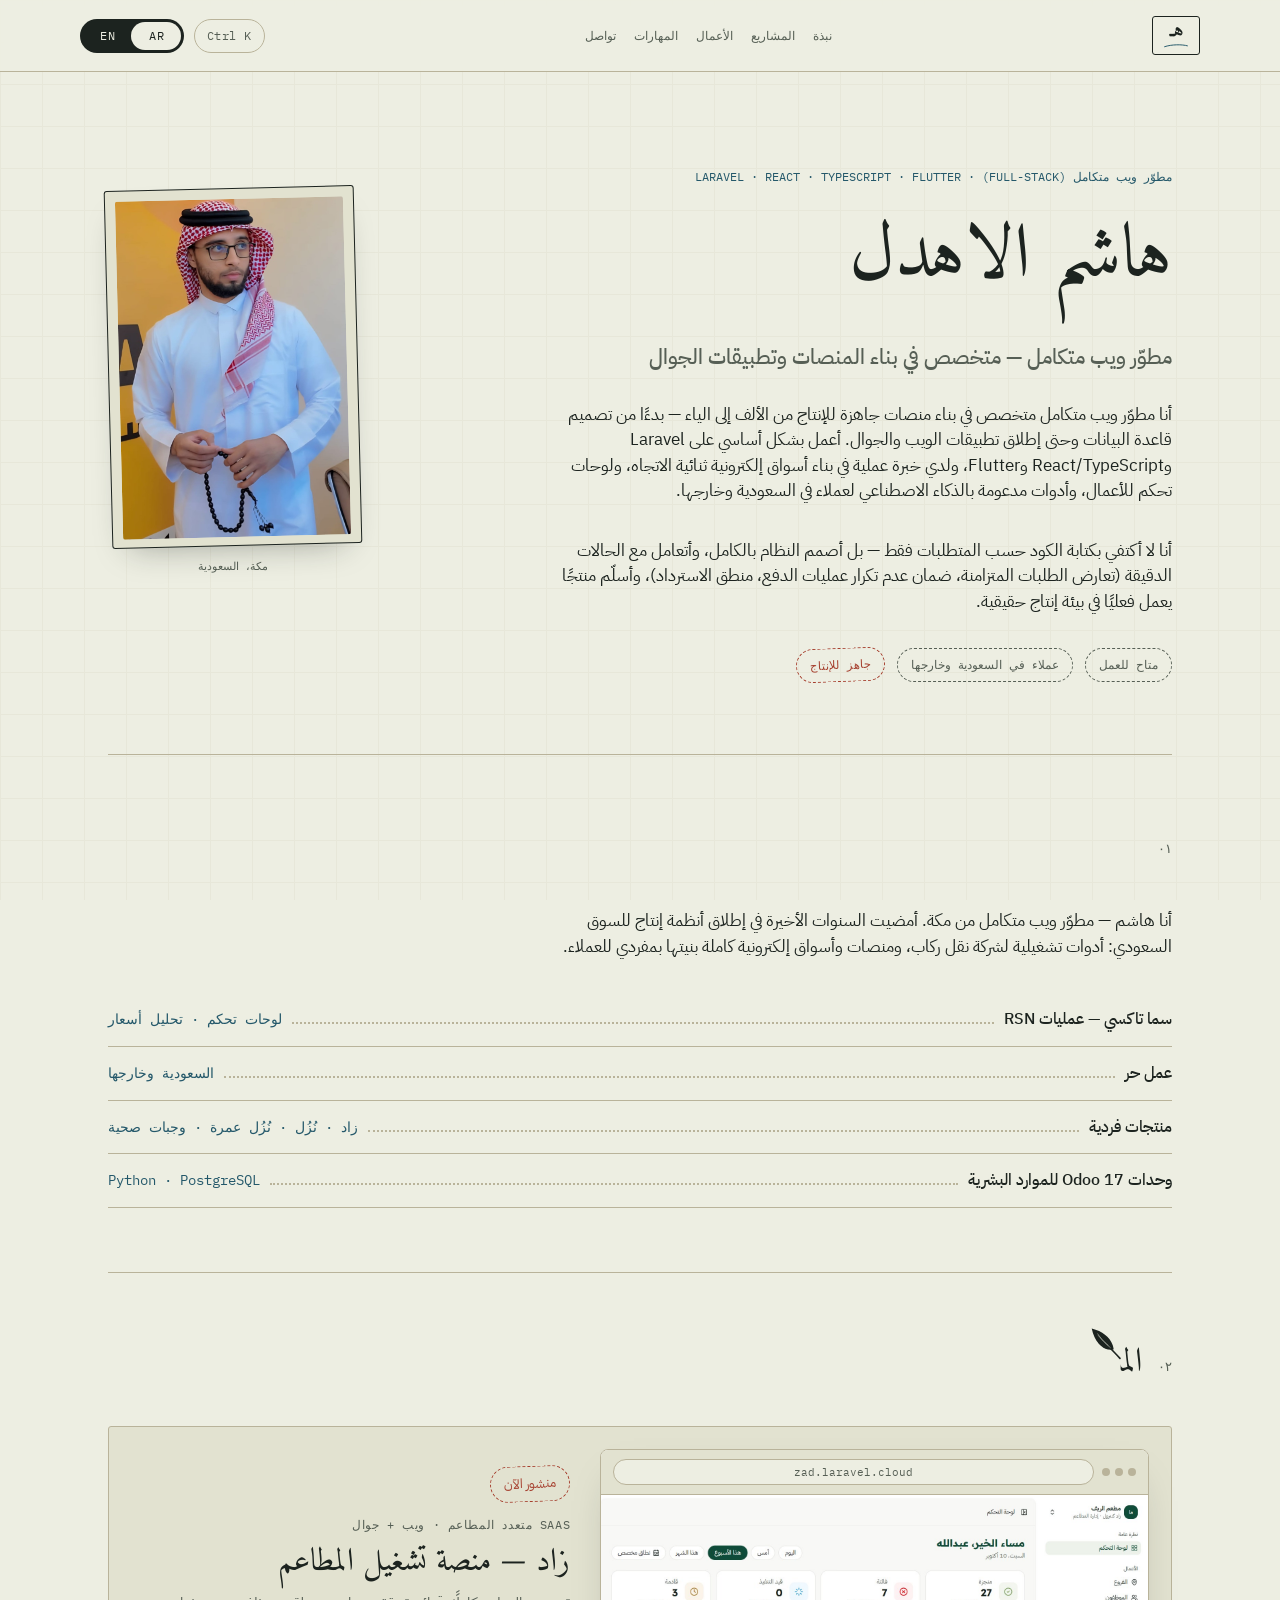
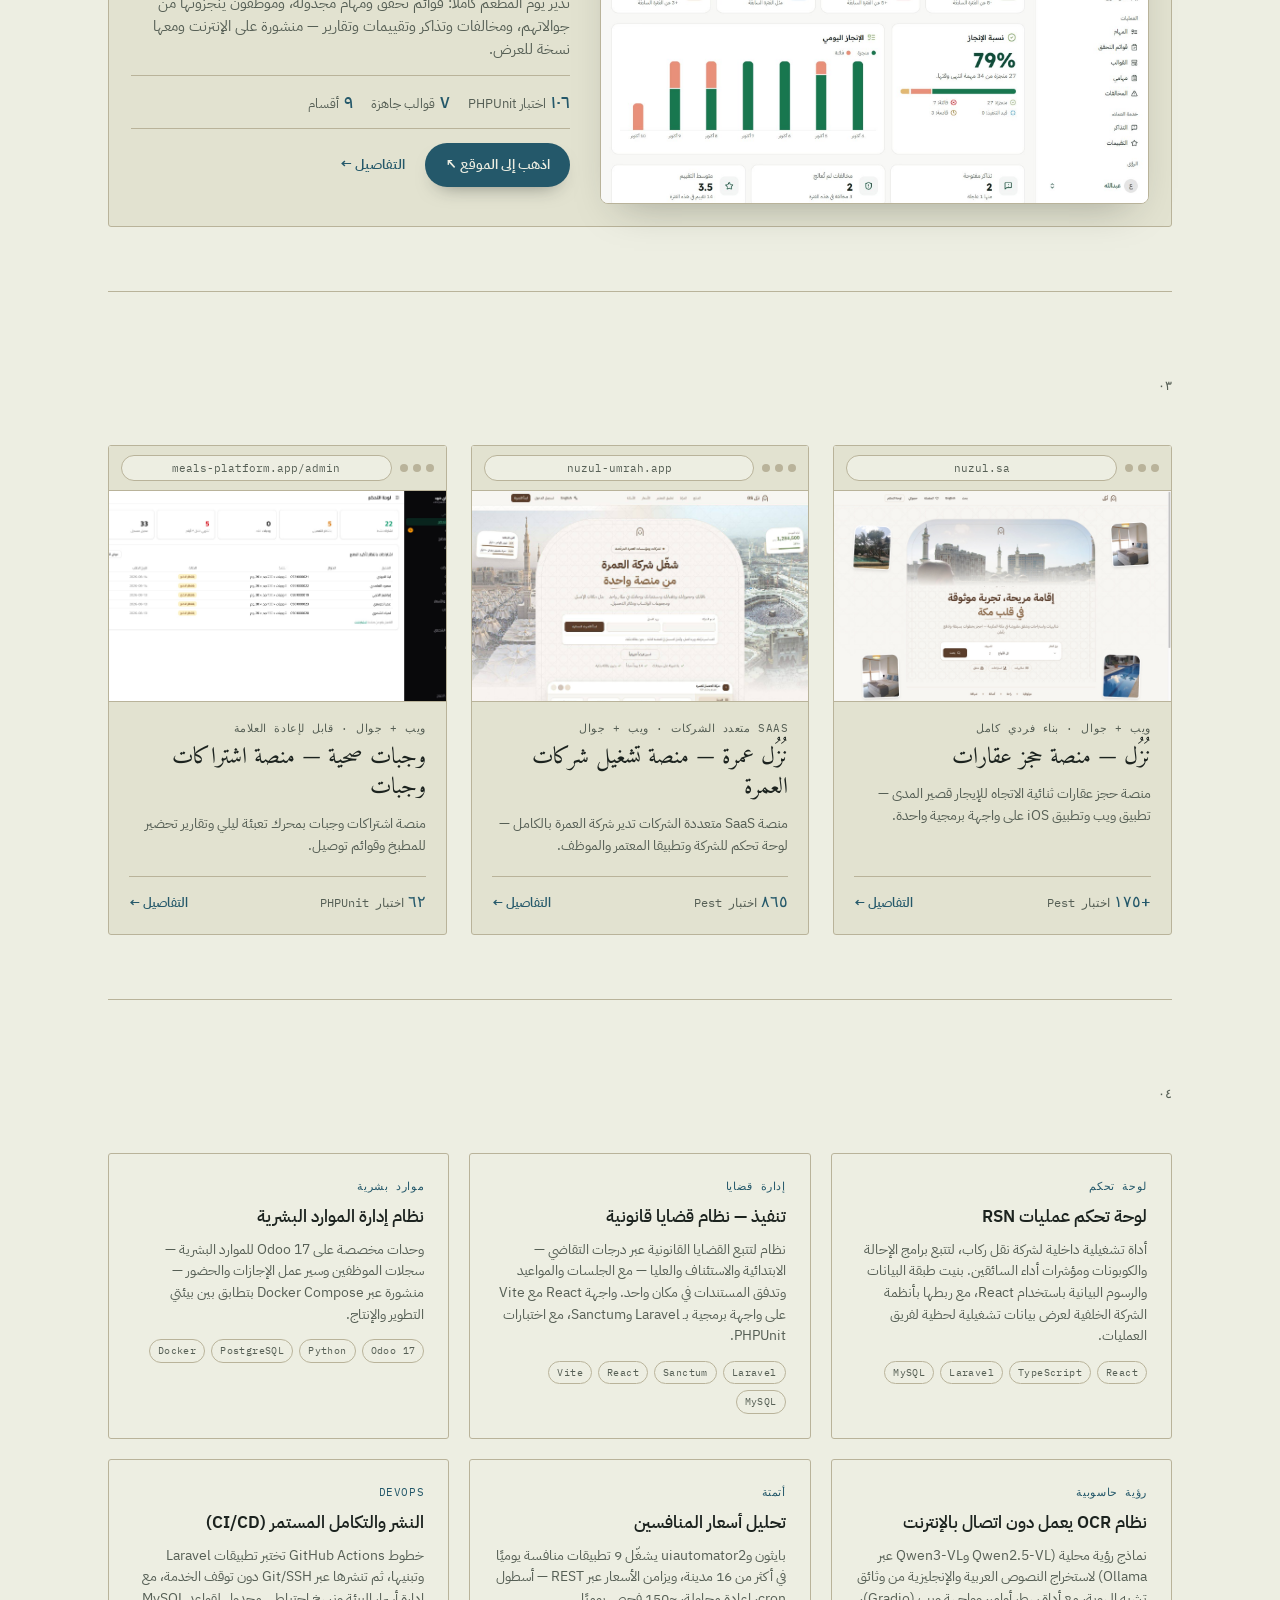
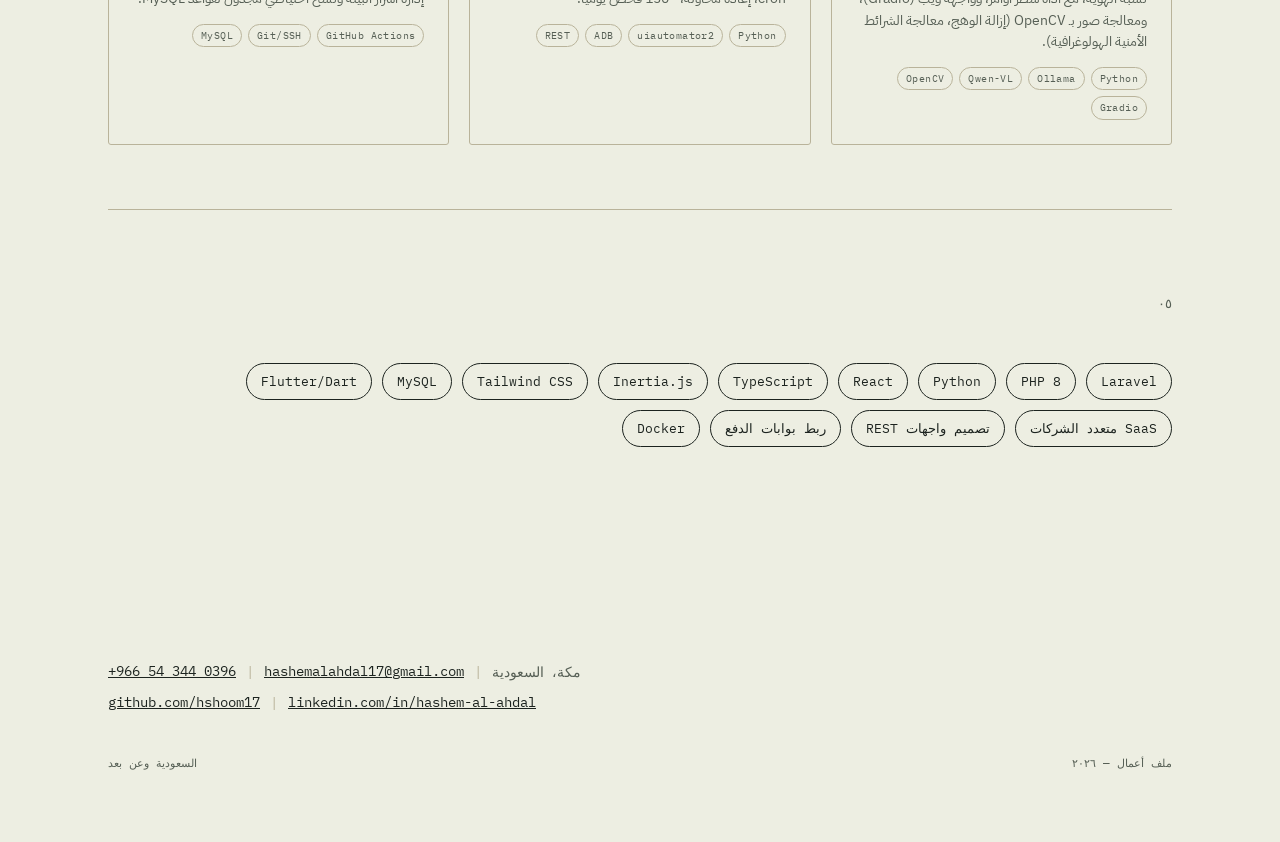
==== index.html @ ea542829 "Call the project just "Zad" everywhere Co-Authored-By: Claude Opus 5.5 <noreply@anthropic.com>" ====
<!doctype html>
<html lang="ar" dir="rtl" data-lang="ar">
<head>
<meta charset="UTF-8">
<meta name="viewport" content="width=device-width, initial-scale=1.0">
<title>هاشم الاهدل — مطوّر ويب متكامل</title>
<meta name="description" content="مطوّر ويب متكامل متخصص في Laravel وReact/TypeScript وFlutter — منصات ويب وجوال جاهزة للإنتاج.">
<meta property="og:title" content="هاشم الاهدل — مطوّر ويب متكامل">
<meta property="og:description" content="مطوّر ويب متكامل متخصص في Laravel وReact/TypeScript وFlutter — منصات ويب وجوال جاهزة للإنتاج.">
<meta property="og:type" content="website">
<meta property="og:locale" content="ar_SA">
<meta property="og:locale:alternate" content="en_US">
<meta name="twitter:card" content="summary">
<meta name="theme-color" content="#EDEEE2">
<!-- TODO: add og:url + og:image (absolute URLs) once the site is deployed to a domain -->
<link rel="icon" href="data:image/svg+xml,%3Csvg xmlns='http://www.w3.org/2000/svg' viewBox='0 0 64 64'%3E%3Crect width='64' height='64' rx='8' fill='%23EDEEE2'/%3E%3Crect x='5.5' y='5.5' width='53' height='53' rx='5' fill='none' stroke='%231C231F' stroke-width='3'/%3E%3Ctext x='32' y='40' text-anchor='middle' font-family='Amiri,Times,serif' font-size='34' font-weight='700' fill='%231C231F'%3E%D9%87%D9%80%3C/text%3E%3Cpath d='M18 48 C 28 44, 40 44, 47 46' fill='none' stroke='%2324586A' stroke-width='2.5' stroke-linecap='round'/%3E%3C/svg%3E">
<link rel="preconnect" href="https://fonts.googleapis.com">
<link rel="preconnect" href="https://fonts.gstatic.com" crossorigin>
<link href="https://fonts.googleapis.com/css2?family=Fraunces:ital,opsz,wght@0,9..144,400;0,9..144,500;0,9..144,600;1,9..144,500&family=Amiri:ital,wght@0,400;0,700;1,400&family=IBM+Plex+Sans:wght@400;500;600&family=IBM+Plex+Sans+Arabic:wght@400;500;600;700&family=IBM+Plex+Mono:wght@400;500&display=swap" rel="stylesheet">
<link rel="stylesheet" href="assets/site.css">
</head>
<body>

<header class="nav">
  <div class="wrap nav-row">
    <div class="mark" aria-label="Hashem Alahdal — هاشم الاهدل" lang="ar">هـ<svg class="swash" viewBox="0 0 40 6" aria-hidden="true"><path d="M1 5 C 13 1, 30 1, 39 3.5" fill="none" stroke="currentColor" stroke-width="1.6" stroke-linecap="round"/></svg></div>
    <nav class="nav-tags" aria-label="Sections">
      <span data-i18n="en" class="inline" lang="en"><a href="#about">About</a><a href="#flagship">Projects</a><a href="#work">Work</a><a href="#skills">Skills</a><a href="#contact">Contact</a></span>
      <span data-i18n="ar" class="inline" lang="ar"><a href="#about">نبذة</a><a href="#flagship">المشاريع</a><a href="#work">الأعمال</a><a href="#skills">المهارات</a><a href="#contact">تواصل</a></span>
    </nav>
    <div class="nav-controls">
      <button class="lang-toggle" id="langToggle" aria-label="Switch language / تبديل اللغة">
        <span class="thumb"></span>
        <span class="opt en">EN</span>
        <span class="opt ar">AR</span>
      </button>
    </div>
  </div>
</header>
<div id="inkline" aria-hidden="true"></div>

<main class="wrap">

  <!-- HERO -->
  <section class="hero" style="border-top:none;">
    <div data-i18n="en" lang="en">
      <div class="hero-grid">
        <div class="hero-text">
          <p class="eyebrow reveal">Full-stack · Laravel · React &amp; TypeScript · Flutter</p>
          <h1 class="name display reveal"><span class="name-ink">Hashem Alahdal</span></h1>
          <p class="role reveal">Full-Stack Developer — Web &amp; Mobile Marketplace Specialist</p>
          <p class="lede reveal">I build complete, production-ready platforms end-to-end — from database design to deployed web and mobile apps. I work primarily with Laravel, React/TypeScript and Flutter, with hands-on experience building two-sided marketplaces, business dashboards, and AI-powered tools for clients in Saudi Arabia and abroad.</p>
          <p class="lede reveal">I don't just write code to spec: I design the system, handle the edge cases &mdash; race conditions, payment idempotency, refund logic &mdash; and deliver something that actually holds up in production.</p>
          <div class="stamps reveal">
            <span class="stamp">Open for work</span>
            <span class="stamp">Clients in Saudi Arabia &amp; beyond</span>
            <span class="stamp red">Ships to production</span>
          </div>
        </div>
        <aside class="hero-photo reveal">
          <div class="photo-frame">
            <img src="images/portrait.jpg" width="742" height="1100" alt="Hashem Alahdal — portrait" decoding="async" onerror="this.closest('.hero-photo').style.display='none'">
          </div>
          <p class="photo-caption">Makkah, Saudi Arabia</p>
        </aside>
      </div>
    </div>
    <div data-i18n="ar" lang="ar" dir="rtl">
      <div class="hero-grid">
        <div class="hero-text">
          <p class="eyebrow reveal">مطوّر ويب متكامل (Full-Stack) · Laravel · React · TypeScript · Flutter</p>
          <h1 class="name display reveal"><span class="name-ink">هاشم الاهدل</span></h1>
          <p class="role reveal">مطوّر ويب متكامل — متخصص في بناء المنصات وتطبيقات الجوال</p>
          <p class="lede reveal">أنا مطوّر ويب متكامل متخصص في بناء منصات جاهزة للإنتاج من الألف إلى الياء — بدءًا من تصميم قاعدة البيانات وحتى إطلاق تطبيقات الويب والجوال. أعمل بشكل أساسي على Laravel وReact/TypeScript وFlutter، ولدي خبرة عملية في بناء أسواق إلكترونية ثنائية الاتجاه، ولوحات تحكم للأعمال، وأدوات مدعومة بالذكاء الاصطناعي لعملاء في السعودية وخارجها.</p>
          <p class="lede reveal">أنا لا أكتفي بكتابة الكود حسب المتطلبات فقط — بل أصمم النظام بالكامل، وأتعامل مع الحالات الدقيقة (تعارض الطلبات المتزامنة، ضمان عدم تكرار عمليات الدفع، منطق الاسترداد)، وأسلّم منتجًا يعمل فعليًا في بيئة إنتاج حقيقية.</p>
          <div class="stamps reveal">
            <span class="stamp">متاح للعمل</span>
            <span class="stamp">عملاء في السعودية وخارجها</span>
            <span class="stamp red">جاهز للإنتاج</span>
          </div>
        </div>
        <aside class="hero-photo reveal">
          <div class="photo-frame">
            <img src="images/portrait.jpg" width="742" height="1100" alt="هاشم الاهدل — صورة شخصية" decoding="async" onerror="this.closest('.hero-photo').style.display='none'">
          </div>
          <p class="photo-caption">مكة، السعودية</p>
        </aside>
      </div>
    </div>
  </section>

  <!-- ABOUT -->
  <section id="about">
    <div data-i18n="en" lang="en">
      <div class="sec-head"><span class="sec-num">01</span><h2>About</h2></div>
      <p class="lede reveal">I'm Hashem — a full-stack developer based in Makkah. The last few years have been spent shipping production systems for the Saudi market: operations tooling for a ride-hailing company, and complete marketplaces and subscription platforms built solo for clients.</p>
      <div class="ledger-row reveal"><span class="label">SamaTaxi — RSN ops</span><span class="dots"></span><span class="value">dashboards · price intelligence</span></div>
      <div class="ledger-row reveal"><span class="label">Freelance clients</span><span class="dots"></span><span class="value">Saudi Arabia &amp; abroad</span></div>
      <div class="ledger-row reveal"><span class="label">Solo products</span><span class="dots"></span><span class="value">Zad · Nuzul · Nuzul Umrah · Healthy Meals</span></div>
      <div class="ledger-row reveal"><span class="label">Odoo 17 HR modules</span><span class="dots"></span><span class="value">Python · PostgreSQL</span></div>
    </div>
    <div data-i18n="ar" lang="ar" dir="rtl">
      <div class="sec-head"><span class="sec-num">٠١</span><h2>نبذة</h2></div>
      <p class="lede reveal">أنا هاشم — مطوّر ويب متكامل من مكة. أمضيت السنوات الأخيرة في إطلاق أنظمة إنتاج للسوق السعودي: أدوات تشغيلية لشركة نقل ركاب، ومنصات وأسواق إلكترونية كاملة بنيتها بمفردي للعملاء.</p>
      <div class="ledger-row reveal"><span class="label">سما تاكسي — عمليات RSN</span><span class="dots"></span><span class="value">لوحات تحكم · تحليل أسعار</span></div>
      <div class="ledger-row reveal"><span class="label">عمل حر</span><span class="dots"></span><span class="value">السعودية وخارجها</span></div>
      <div class="ledger-row reveal"><span class="label">منتجات فردية</span><span class="dots"></span><span class="value">زاد · نُزُل · نُزُل عمرة · وجبات صحية</span></div>
      <div class="ledger-row reveal"><span class="label">وحدات Odoo 17 للموارد البشرية</span><span class="dots"></span><span class="value">Python · PostgreSQL</span></div>
    </div>
  </section>

  <!-- FLAGSHIP — the main, live project gets a section of its own -->
  <section id="flagship">
    <div data-i18n="en" lang="en">
      <div class="sec-head"><span class="sec-num">02</span><h2>Main project</h2></div>
        <div class="flagship reveal">
          <a class="browser-frame" href="projects/zad.html" aria-label="Zad details">
            <div class="browser-bar"><div class="browser-dots"><span></span><span></span><span></span></div><div class="browser-url">zad.laravel.cloud</div></div>
            <img src="images/zad-web-01-dashboard.jpg" width="1600" height="900" loading="lazy" decoding="async" alt="Zad dashboard — completion rate, done and missed tasks">
          </a>
          <div class="flagship-body">
            <span class="stamp red">Live now</span>
            <p class="feature-sub">Multi-tenant SaaS · Web + Mobile web</p>
            <h3>Zad — Restaurant Operations Platform</h3>
            <p class="proj-line">Runs a restaurant's whole day: checklists and scheduled tasks, staff completing them on their phones, violations, tickets, ratings and reports — live, with a public demo.</p>
            <div class="flagship-stats"><span><b>106</b>PHPUnit tests</span><span><b>7</b>ready templates</span><span><b>9</b>modules</span></div>
            <div class="flagship-actions">
              <a class="demo-link" href="https://zad.laravel.cloud/demo" target="_blank" rel="noopener">Visit the live site ↗</a>
              <a class="proj-more" href="projects/zad.html">Details →</a>
            </div>
          </div>
        </div>
    </div>
    <div data-i18n="ar" lang="ar" dir="rtl">
      <div class="sec-head"><span class="sec-num">٠٢</span><h2>المشروع الرئيسي</h2></div>
        <div class="flagship reveal">
          <a class="browser-frame" href="projects/zad.html" aria-label="تفاصيل زاد">
            <div class="browser-bar"><div class="browser-dots"><span></span><span></span><span></span></div><div class="browser-url">zad.laravel.cloud</div></div>
            <img src="images/zad-web-01-dashboard.jpg" width="1600" height="900" loading="lazy" decoding="async" alt="لوحة تحكم زاد — نسبة الإنجاز والمهام المنجزة والفائتة">
          </a>
          <div class="flagship-body">
            <span class="stamp red">منشور الآن</span>
            <p class="feature-sub">SaaS متعدد المطاعم · ويب + جوال</p>
            <h3>زاد — منصة تشغيل المطاعم</h3>
            <p class="proj-line">تدير يوم المطعم كاملًا: قوائم تحقق ومهام مجدولة، وموظفون ينجزونها من جوالاتهم، ومخالفات وتذاكر وتقييمات وتقارير — منشورة على الإنترنت ومعها نسخة للعرض.</p>
            <div class="flagship-stats"><span><b>١٠٦</b>اختبار PHPUnit</span><span><b>٧</b>قوالب جاهزة</span><span><b>٩</b>أقسام</span></div>
            <div class="flagship-actions">
              <a class="demo-link" href="https://zad.laravel.cloud/demo" target="_blank" rel="noopener">اذهب إلى الموقع ↖</a>
              <a class="proj-more" href="projects/zad.html">التفاصيل ←</a>
            </div>
          </div>
        </div>
    </div>
  </section>

  <!-- PROJECTS — one card each; the full write-up lives in projects/<id>.html -->
  <section id="projects">
    <div data-i18n="en" lang="en">
      <div class="sec-head"><span class="sec-num">03</span><h2>Selected projects</h2></div>
      <div class="proj-grid">
        <a class="proj-card reveal" href="projects/nuzul.html">
          <div class="browser-frame">
            <div class="browser-bar"><div class="browser-dots"><span></span><span></span><span></span></div><div class="browser-url">nuzul.sa</div></div>
            <img src="images/web-01-home.jpg" width="1600" height="1400" loading="lazy" decoding="async" alt="Nuzul web home page">
          </div>
          <div class="proj-body">
            <p class="feature-sub">Web + Mobile · Solo-built</p>
            <h3>Nuzul — Property Booking Marketplace</h3>
            <p class="proj-line">Two-sided booking marketplace for short-term rentals — a web app and a native iOS app on one API.</p>
            <div class="proj-foot"><span class="proj-stat"><b>175+</b>Pest tests</span><span class="proj-more">Details →</span></div>
          </div>
        </a>
        <a class="proj-card reveal" href="projects/nuzul-os.html">
          <div class="browser-frame">
            <div class="browser-bar"><div class="browser-dots"><span></span><span></span><span></span></div><div class="browser-url">nuzul-umrah.app</div></div>
            <img src="images/os-web-01-landing.jpg" width="1440" height="1150" loading="lazy" decoding="async" alt="Nuzul Umrah landing page">
          </div>
          <div class="proj-body">
            <p class="feature-sub">Multi-tenant SaaS · Web + Mobile</p>
            <h3>Nuzul Umrah — Operations Platform for Umrah Companies</h3>
            <p class="proj-line">Multi-tenant SaaS that runs an Umrah company end to end — a company dashboard plus pilgrim and staff apps.</p>
            <div class="proj-foot"><span class="proj-stat"><b>865</b>Pest tests</span><span class="proj-more">Details →</span></div>
          </div>
        </a>
        <a class="proj-card reveal" href="projects/meals.html">
          <div class="browser-frame">
            <div class="browser-bar"><div class="browser-dots"><span></span><span></span><span></span></div><div class="browser-url">meals-platform.app/admin</div></div>
            <img src="images/hf-web-01-dashboard.jpg" width="1600" height="900" loading="lazy" decoding="async" alt="Meal-subscription admin dashboard">
          </div>
          <div class="proj-body">
            <p class="feature-sub">Web + Mobile · White-label</p>
            <h3>Healthy Meals — Subscription Platform</h3>
            <p class="proj-line">Meal-subscription platform with a nightly auto-fill engine, kitchen prep reports and delivery lists.</p>
            <div class="proj-foot"><span class="proj-stat"><b>62</b>PHPUnit tests</span><span class="proj-more">Details →</span></div>
          </div>
        </a>
      </div>
    </div>
    <div data-i18n="ar" lang="ar" dir="rtl">
      <div class="sec-head"><span class="sec-num">٠٣</span><h2>مشاريع مختارة</h2></div>
      <div class="proj-grid">
        <a class="proj-card reveal" href="projects/nuzul.html">
          <div class="browser-frame">
            <div class="browser-bar"><div class="browser-dots"><span></span><span></span><span></span></div><div class="browser-url">nuzul.sa</div></div>
            <img src="images/web-01-home.jpg" width="1600" height="1400" loading="lazy" decoding="async" alt="الصفحة الرئيسية لموقع نُزُل">
          </div>
          <div class="proj-body">
            <p class="feature-sub">ويب + جوال · بناء فردي كامل</p>
            <h3>نُزُل — منصة حجز عقارات</h3>
            <p class="proj-line">منصة حجز عقارات ثنائية الاتجاه للإيجار قصير المدى — تطبيق ويب وتطبيق iOS على واجهة برمجية واحدة.</p>
            <div class="proj-foot"><span class="proj-stat"><b>+١٧٥</b>اختبار Pest</span><span class="proj-more">التفاصيل ←</span></div>
          </div>
        </a>
        <a class="proj-card reveal" href="projects/nuzul-os.html">
          <div class="browser-frame">
            <div class="browser-bar"><div class="browser-dots"><span></span><span></span><span></span></div><div class="browser-url">nuzul-umrah.app</div></div>
            <img src="images/os-web-01-landing.jpg" width="1440" height="1150" loading="lazy" decoding="async" alt="الصفحة الرئيسية لنُزُل عمرة">
          </div>
          <div class="proj-body">
            <p class="feature-sub">SaaS متعدد الشركات · ويب + جوال</p>
            <h3>نُزُل عمرة — منصة تشغيل شركات العمرة</h3>
            <p class="proj-line">منصة SaaS متعددة الشركات تدير شركة العمرة بالكامل — لوحة تحكم للشركة وتطبيقا المعتمر والموظف.</p>
            <div class="proj-foot"><span class="proj-stat"><b>٨٦٥</b>اختبار Pest</span><span class="proj-more">التفاصيل ←</span></div>
          </div>
        </a>
        <a class="proj-card reveal" href="projects/meals.html">
          <div class="browser-frame">
            <div class="browser-bar"><div class="browser-dots"><span></span><span></span><span></span></div><div class="browser-url">meals-platform.app/admin</div></div>
            <img src="images/hf-web-01-dashboard.jpg" width="1600" height="900" loading="lazy" decoding="async" alt="لوحة تحكم منصة الوجبات">
          </div>
          <div class="proj-body">
            <p class="feature-sub">ويب + جوال · قابل لإعادة العلامة</p>
            <h3>وجبات صحية — منصة اشتراكات وجبات</h3>
            <p class="proj-line">منصة اشتراكات وجبات بمحرك تعبئة ليلي وتقارير تحضير للمطبخ وقوائم توصيل.</p>
            <div class="proj-foot"><span class="proj-stat"><b>٦٢</b>اختبار PHPUnit</span><span class="proj-more">التفاصيل ←</span></div>
          </div>
        </a>
      </div>
    </div>
  </section>

  <!-- APPROACH LEDGER — hidden for now; remove the `hidden` attribute (and restore nav link + renumbering) to bring it back -->
  <section id="approach" hidden>
    <div data-i18n="en" lang="en">
      <div class="sec-head"><span class="sec-num">02</span><h2>The approach</h2></div>
      <div class="ledger-row reveal"><span class="label">Race conditions</span><span class="dots"></span><span class="value">→ date-safe holds</span></div>
      <div class="ledger-row reveal"><span class="label">Payment idempotency</span><span class="dots"></span><span class="value">→ webhook-confirmed, no double charges</span></div>
      <div class="ledger-row reveal"><span class="label">Refund logic</span><span class="dots"></span><span class="value">→ automatic, rule-based</span></div>
      <div class="ledger-row reveal"><span class="label">Rounding errors</span><span class="dots"></span><span class="value">→ money stored as integers</span></div>
      <div class="ledger-row reveal"><span class="label">Language</span><span class="dots"></span><span class="value">→ Arabic RTL + English, one codebase</span></div>
    </div>
    <div data-i18n="ar" lang="ar" dir="rtl">
      <div class="sec-head"><span class="sec-num">٠٢</span><h2>الأسلوب</h2></div>
      <div class="ledger-row reveal"><span class="label">تعارض الطلبات المتزامنة</span><span class="dots"></span><span class="value">← حجز آمن للتواريخ</span></div>
      <div class="ledger-row reveal"><span class="label">ضمان عدم تكرار عمليات الدفع</span><span class="dots"></span><span class="value">← تأكيد عبر Webhook</span></div>
      <div class="ledger-row reveal"><span class="label">منطق الاسترداد</span><span class="dots"></span><span class="value">← تلقائي ومبني على قواعد</span></div>
      <div class="ledger-row reveal"><span class="label">أخطاء التقريب</span><span class="dots"></span><span class="value">← المبالغ كأعداد صحيحة</span></div>
      <div class="ledger-row reveal"><span class="label">اللغة</span><span class="dots"></span><span class="value">← عربي RTL وإنجليزي، قاعدة كود واحدة</span></div>
    </div>
  </section>

  <!-- OTHER WORK -->
  <section id="work">
    <div data-i18n="en" lang="en">
      <div class="sec-head"><span class="sec-num">04</span><h2>Other work</h2></div>
      <div class="grid">
        <div class="card reveal"><p class="tag">Dashboard</p><h4>RSN Operations Dashboard</h4><p>Internal ops tool for a ride-hailing company — referral/coupon tracking and driver performance. Built the React data layer and visualizations, integrated with backend systems for real-time insight.</p><div class="card-tags"><span>React</span><span>TypeScript</span><span>Laravel</span><span>MySQL</span></div></div>
        <div class="card reveal"><p class="tag">Case management</p><h4>Tanfeeth — Legal Case System</h4><p>Case tracking for legal operations across Primary, Appeal and Supreme court levels — hearings, deadlines and document workflow in one queue. React + Vite frontend on a Laravel/Sanctum API, PHPUnit-tested.</p><div class="card-tags"><span>Laravel</span><span>Sanctum</span><span>React</span><span>Vite</span><span>MySQL</span></div></div>
        <div class="card reveal"><p class="tag">HR / Odoo</p><h4>HR Management System</h4><p>Custom Odoo 17 HR modules — employee records, leave and attendance workflows — deployed with Docker Compose for dev/prod parity.</p><div class="card-tags"><span>Odoo 17</span><span>Python</span><span>PostgreSQL</span><span>Docker</span></div></div>
        <div class="card reveal"><p class="tag">Computer vision</p><h4>Offline OCR Pipeline</h4><p>Local vision-model pipeline (Ollama-served Qwen2.5/3-VL) extracting Arabic/English text from ID-style documents — CLI, Gradio UI, OpenCV cleanup for glare and security strips.</p><div class="card-tags"><span>Python</span><span>Ollama</span><span>Qwen-VL</span><span>OpenCV</span><span>Gradio</span></div></div>
        <div class="card reveal"><p class="tag">Automation</p><h4>Competitor Price Intelligence</h4><p>Python + uiautomator2 drives 9 competitor ride-hailing apps daily across 16+ cities, syncing fares via REST to a dashboard — cron fleet, retry logic, ~150 daily checks.</p><div class="card-tags"><span>Python</span><span>uiautomator2</span><span>ADB</span><span>REST</span></div></div>
        <div class="card reveal"><p class="tag">DevOps</p><h4>CI/CD &amp; Deployment</h4><p>GitHub Actions pipelines that test and build Laravel apps, then deploy over Git/SSH with zero-downtime releases, environment secrets and scheduled MySQL backups.</p><div class="card-tags"><span>GitHub Actions</span><span>Git/SSH</span><span>MySQL</span></div></div>
      </div>
    </div>
    <div data-i18n="ar" lang="ar" dir="rtl">
      <div class="sec-head"><span class="sec-num">٠٤</span><h2>مشاريع أخرى</h2></div>
      <div class="grid">
        <div class="card reveal"><p class="tag">لوحة تحكم</p><h4>لوحة تحكم عمليات RSN</h4><p>أداة تشغيلية داخلية لشركة نقل ركاب، لتتبع برامج الإحالة والكوبونات ومؤشرات أداء السائقين. بنيت طبقة البيانات والرسوم البيانية باستخدام React، مع ربطها بأنظمة الشركة الخلفية لعرض بيانات تشغيلية لحظية لفريق العمليات.</p><div class="card-tags"><span>React</span><span>TypeScript</span><span>Laravel</span><span>MySQL</span></div></div>
        <div class="card reveal"><p class="tag">إدارة قضايا</p><h4>تنفيذ — نظام قضايا قانونية</h4><p>نظام لتتبع القضايا القانونية عبر درجات التقاضي — الابتدائية والاستئناف والعليا — مع الجلسات والمواعيد وتدفق المستندات في مكان واحد. واجهة React مع Vite على واجهة برمجية بـ Laravel وSanctum، مع اختبارات PHPUnit.</p><div class="card-tags"><span>Laravel</span><span>Sanctum</span><span>React</span><span>Vite</span><span>MySQL</span></div></div>
        <div class="card reveal"><p class="tag">موارد بشرية</p><h4>نظام إدارة الموارد البشرية</h4><p>وحدات مخصصة على Odoo 17 للموارد البشرية — سجلات الموظفين وسير عمل الإجازات والحضور — منشورة عبر Docker Compose بتطابق بين بيئتي التطوير والإنتاج.</p><div class="card-tags"><span>Odoo 17</span><span>Python</span><span>PostgreSQL</span><span>Docker</span></div></div>
        <div class="card reveal"><p class="tag">رؤية حاسوبية</p><h4>نظام OCR يعمل دون اتصال بالإنترنت</h4><p>نماذج رؤية محلية (Qwen2.5-VL وQwen3-VL عبر Ollama) لاستخراج النصوص العربية والإنجليزية من وثائق تشبه الهوية، مع أداة سطر أوامر، وواجهة ويب (Gradio)، ومعالجة صور بـ OpenCV (إزالة الوهج، معالجة الشرائط الأمنية الهولوغرافية).</p><div class="card-tags"><span>Python</span><span>Ollama</span><span>Qwen-VL</span><span>OpenCV</span><span>Gradio</span></div></div>
        <div class="card reveal"><p class="tag">أتمتة</p><h4>تحليل أسعار المنافسين</h4><p>بايثون وuiautomator2 يشغّل 9 تطبيقات منافسة يوميًا في أكثر من 16 مدينة، ويزامن الأسعار عبر REST — أسطول cron، إعادة محاولة، ~150 فحص يوميًا.</p><div class="card-tags"><span>Python</span><span>uiautomator2</span><span>ADB</span><span>REST</span></div></div>
        <div class="card reveal"><p class="tag">DevOps</p><h4>النشر والتكامل المستمر (CI/CD)</h4><p>خطوط GitHub Actions تختبر تطبيقات Laravel وتبنيها، ثم تنشرها عبر Git/SSH دون توقف الخدمة، مع إدارة أسرار البيئة ونسخ احتياطي مجدول لقواعد MySQL.</p><div class="card-tags"><span>GitHub Actions</span><span>Git/SSH</span><span>MySQL</span></div></div>
      </div>
    </div>
  </section>

  <!-- SKILLS -->
  <section id="skills">
    <div data-i18n="en" lang="en">
      <div class="sec-head"><span class="sec-num">05</span><h2>Skills</h2></div>
      <div class="tag-sheet reveal">
        <span>Laravel</span><span>PHP 8</span><span>Python</span><span>React</span><span>TypeScript</span><span>Inertia.js</span><span>Tailwind CSS</span><span>MySQL</span><span>Flutter / Dart</span><span>Multi-tenant SaaS</span><span>REST API design</span><span>Payment gateway integration</span><span>Docker</span>
      </div>
    </div>
    <div data-i18n="ar" lang="ar" dir="rtl">
      <div class="sec-head"><span class="sec-num">٠٥</span><h2>المهارات</h2></div>
      <div class="tag-sheet reveal">
        <span>Laravel</span><span>PHP 8</span><span>Python</span><span>React</span><span>TypeScript</span><span>Inertia.js</span><span>Tailwind CSS</span><span>MySQL</span><span>Flutter/Dart</span><span>SaaS متعدد الشركات</span><span>تصميم واجهات REST</span><span>ربط بوابات الدفع</span><span>Docker</span>
      </div>
    </div>
  </section>

</main>

<footer id="contact">
  <div class="wrap">
    <div data-i18n="en" lang="en">
      <div class="footer-top">
        <h2 class="display">Have an idea? I turn it into a working product.</h2>
      </div>
      <div class="contact-block" dir="ltr">
        <div class="contact-line">
          <a href="tel:+966543440396">+966 54 344 0396</a><span class="sep">|</span>
          <a href="mailto:hashemalahdal17@gmail.com">hashemalahdal17@gmail.com</a><span class="sep">|</span>
          <span>Makkah, Saudi Arabia</span>
        </div>
        <div class="contact-line">
          <a href="https://github.com/hshoom17" target="_blank" rel="noopener">github.com/hshoom17</a><span class="sep">|</span>
          <a href="https://linkedin.com/in/hashem-al-ahdal" target="_blank" rel="noopener">linkedin.com/in/hashem-al-ahdal</a>
        </div>
      </div>
      <div class="foot-note"><span>PORTFOLIO — <span class="js-year">2026</span></span><span>SAUDI ARABIA &amp; REMOTE</span></div>
    </div>
    <div data-i18n="ar" lang="ar" dir="rtl">
      <div class="footer-top">
        <h2 class="display">عندك فكرة؟ أنا أحوّلها لمنتج يعمل.</h2>
      </div>
      <div class="contact-block" dir="ltr">
        <div class="contact-line">
          <a href="tel:+966543440396">+966 54 344 0396</a><span class="sep">|</span>
          <a href="mailto:hashemalahdal17@gmail.com">hashemalahdal17@gmail.com</a><span class="sep">|</span>
          <span>مكة، السعودية</span>
        </div>
        <div class="contact-line">
          <a href="https://github.com/hshoom17" target="_blank" rel="noopener">github.com/hshoom17</a><span class="sep">|</span>
          <a href="https://linkedin.com/in/hashem-al-ahdal" target="_blank" rel="noopener">linkedin.com/in/hashem-al-ahdal</a>
        </div>
      </div>
      <div class="foot-note"><span>ملف أعمال — <span class="js-year" data-numerals="arab">٢٠٢٦</span></span><span>السعودية وعن بعد</span></div>
    </div>
  </div>
</footer>

<script src="assets/site.js"></script>

</body>
</html>
---- assets/site.css ----
:root{
    --paper:#EDEEE2;
    --paper-dim:#E2E2D0;
    --ink:#1C231F;
    --ink-soft:#565F55;
    --rule:#B9B39A;
    --accent:#24586A;
    --accent-soft:#DCE6E5;
    --stamp:#A6402F;
    --shadow-rgb:28,35,31;
    --radius:3px;
    --max:1120px;
    color-scheme:light;
  }

  *{box-sizing:border-box;}
  html{ scroll-behavior:smooth; }
  section, footer{ scroll-margin-top:76px; }
  body{
    margin:0;
    background:var(--paper);
    color:var(--ink);
    font-family:'IBM Plex Sans', sans-serif;
    font-size:16px;
    line-height:1.55;
    -webkit-font-smoothing:antialiased;
    overflow-x:hidden;
  }
  html[dir="rtl"] body{ font-family:'IBM Plex Sans Arabic', sans-serif; }

  body::before{
    content:"";
    position:fixed; inset:0;
    background-image:
      linear-gradient(var(--rule) 1px, transparent 1px),
      linear-gradient(90deg, var(--rule) 1px, transparent 1px);
    background-size: 42px 42px;
    opacity:0.12;
    pointer-events:none;
    z-index:0;
  }

  .mono{font-family:'IBM Plex Mono', monospace;}
  .display{font-family:'Fraunces', serif; font-optical-sizing:auto;}
  html[dir="rtl"] .display{font-family:'Amiri', serif;}
  a{color:inherit;}

  [data-i18n="ar"]{ display:none; }
  html[data-lang="ar"] [data-i18n="en"]{ display:none; }
  html[data-lang="ar"] [data-i18n="ar"]{ display:block; }
  [data-i18n="en"].inline{ display:inline-flex; }
  html[data-lang="ar"] [data-i18n="ar"].inline{ display:inline-flex; }

  .wrap{max-width:var(--max); margin:0 auto; padding:0 28px; position:relative; z-index:1;}

  /* ---------- NAV ---------- */
  header.nav{
    position:sticky; top:0; z-index:50;
    background:color-mix(in srgb, var(--paper) 88%, transparent);
    backdrop-filter:blur(6px);
    border-bottom:1px solid var(--rule);
  }
  /* header layout is pinned RTL (logo right, toggle left) so nothing swaps sides on language change */
  .nav-row{ display:flex; align-items:center; justify-content:space-between; padding:16px 0; direction:rtl; }
  .nav-tags .inline[lang="en"]{ direction:ltr; }
  .mark{
    font-family:'Amiri', serif; font-weight:700; font-size:21px; line-height:1;
    border:1px solid var(--ink); padding:3px 11px 6px; border-radius:var(--radius);
    display:flex; flex-direction:column; align-items:center; gap:2px;
  }
  .mark .swash{ display:block; width:24px; height:5px; color:var(--accent); }
  .nav-controls{ display:flex; align-items:center; gap:10px; }
  .nav-tags{
    display:flex; gap:18px; font-family:'IBM Plex Mono', monospace; font-size:11.5px;
    letter-spacing:0.06em; color:var(--ink-soft); text-transform:uppercase;
  }
  .nav-tags .inline{ gap:18px; }
  .nav-tags a{ color:var(--ink-soft); text-decoration:none; transition:color .2s ease; }
  .nav-tags a:hover{ color:var(--ink); }
  @media (max-width: 720px){ .nav-tags{display:none;} }

  /* ---------- LANG TOGGLE ---------- */
  .lang-toggle{
    position:relative; display:inline-flex; align-items:center; width:104px; height:34px;
    background:var(--ink); border-radius:999px; padding:3px; cursor:pointer; border:none;
    font-family:'IBM Plex Mono', monospace; direction:ltr;
  }
  .lang-toggle .thumb{
    position:absolute; top:3px; left:3px; width:50px; height:28px;
    background:var(--paper); border-radius:999px; transition:transform .32s cubic-bezier(.65,0,.35,1); z-index:1;
  }
  html[data-lang="ar"] .lang-toggle .thumb{ transform:translateX(48px); }
  .lang-toggle .opt{ position:relative; z-index:2; width:50px; text-align:center; font-size:12px; letter-spacing:0.04em; color:var(--paper); transition:color .3s ease; }
  html[data-lang="en"] .lang-toggle .opt.en{ color:var(--ink); }
  html[data-lang="ar"] .lang-toggle .opt.ar{ color:var(--ink); }

  /* ---------- HERO ---------- */
  .hero{ padding:96px 0 72px; }
  .eyebrow{
    font-family:'IBM Plex Mono', monospace; font-size:12px; letter-spacing:0.12em;
    text-transform:uppercase; color:var(--accent); margin:0 0 18px;
  }
  h1.name{ font-size:clamp(42px, 7vw, 76px); line-height:1.02; margin:0 0 14px; font-weight:500; }
  html[dir="rtl"] h1.name{ line-height:1.4; margin-bottom:30px; }
  .role{ font-size:clamp(17px, 2.2vw, 21px); color:var(--ink-soft); max-width:640px; margin:0 0 28px; font-weight:500; }
  .lede{ max-width:620px; font-size:16.5px; color:var(--ink); margin:0 0 34px; }
  .stamps{ display:flex; flex-wrap:wrap; gap:12px; }
  .stamp{
    font-family:'IBM Plex Mono', monospace; font-size:11.5px; letter-spacing:0.05em; text-transform:uppercase;
    padding:7px 13px; border:1px dashed var(--ink-soft); border-radius:999px; color:var(--ink-soft);
  }
  .stamp.red{ border-color:var(--stamp); color:var(--stamp); transform:rotate(-2deg); }

  /* stamp-down: pills land like rubber stamps once their row reveals */
  .reveal.in .stamp{ animation:stamp-down .45s cubic-bezier(.2,1.4,.4,1) backwards; }
  .reveal.in .stamp:nth-child(2){ animation-delay:.13s; }
  .reveal.in .stamp:nth-child(3){ animation-delay:.26s; }
  @keyframes stamp-down{ from{ opacity:0; transform:scale(1.7) rotate(-8deg); } }

  /* pen-written name */
  h1.name{ width:max-content; max-width:100%; position:relative; }
  .name-ink{ display:inline-block; }
  /* quill — tip anchored at the ink edge, driven by JS */
  .qalam{ position:absolute; top:0.66em; left:0; width:0; height:0; opacity:0; color:var(--ink); pointer-events:none; transition:opacity .35s ease; }
  .qalam .pen{ position:absolute; left:-0.10em; bottom:-0.06em; width:1.05em; height:1.05em; }
  html[dir="rtl"] .qalam .pen{ transform:scaleX(-1); left:-0.95em; }
  .qalam svg{ width:100%; height:100%; display:block; transform-origin:10% 90%; }
  .writing .qalam svg{ animation:pen-jig .16s ease-in-out infinite alternate; }
  @keyframes pen-jig{ from{ transform:rotate(-1.2deg); } to{ transform:rotate(2.2deg); } }
  .sec-head h2, footer h2{ position:relative; width:max-content; max-width:100%; }
  .h2-ink{ display:inline-block; }

  /* ink ruling scroll line */
  #inkline{ position:fixed; top:0; inset-inline-start:0; height:2px; width:0; background:var(--accent); z-index:60; }

  /* hero portrait */
  .hero-grid{ display:flex; gap:56px; align-items:flex-start; justify-content:space-between; }
  .hero-text{ flex:1; min-width:0; }
  .hero-photo{ flex:0 0 250px; margin-top:20px; }
  .photo-frame{
    border:1px solid var(--ink); border-radius:var(--radius); background:var(--paper-dim);
    padding:10px 10px 8px; box-shadow:0 16px 34px -18px rgba(var(--shadow-rgb),0.4);
    transform:rotate(1.4deg);
  }
  html[dir="rtl"] .photo-frame{ transform:rotate(-1.4deg); }
  .photo-frame img{ display:block; width:100%; height:auto; border-radius:2px; filter:saturate(0.94); }
  .photo-caption{
    text-align:center; font-family:'IBM Plex Mono', monospace; font-size:11px;
    letter-spacing:0.06em; text-transform:uppercase; color:var(--ink-soft); margin-top:12px;
  }
  @media (max-width:860px){ .hero-photo{ display:none; } }

  /* connected Arabic script must not be letter-spaced */
  html[dir="rtl"] .photo-caption, html[dir="rtl"] .phone-caption,
  html[dir="rtl"] .stamp, html[dir="rtl"] .eyebrow, html[dir="rtl"] .stat .l,
  .nav-tags .inline[lang="ar"]{ letter-spacing:0; }

  /* ---------- SECTION SCAFFOLDING ---------- */
  section{ padding:64px 0; border-top:1px solid var(--rule); }
  .sec-head{ display:flex; align-items:baseline; gap:16px; margin-bottom:36px; flex-wrap:wrap; }
  .sec-head h2{ font-family:'Fraunces', serif; font-weight:500; font-size:clamp(26px,3.6vw,34px); margin:0; }
  html[dir="rtl"] .sec-head h2{ font-family:'Amiri', serif; }
  .sec-num{ font-family:'IBM Plex Mono', monospace; color:var(--ink-soft); font-size:13px; }

  /* ---------- LEDGER ---------- */
  .ledger-row{ display:flex; align-items:baseline; gap:10px; padding:14px 0; border-bottom:1px solid var(--rule); }
  .ledger-row .label{ font-size:16px; font-weight:500; white-space:nowrap; }
  .ledger-row .dots{ flex:1; border-bottom:2px dotted var(--rule); height:0; margin-bottom:6px; }
  /* dotted leaders draw themselves in */
  .ledger-row.reveal .dots{ transform:scaleX(0); transform-origin:left; transition:transform .8s ease .15s; }
  html[dir="rtl"] .ledger-row.reveal .dots{ transform-origin:right; }
  .ledger-row.reveal.in .dots{ transform:scaleX(1); }
  .ledger-row .value{ font-family:'IBM Plex Mono', monospace; font-size:13.5px; color:var(--accent); white-space:nowrap; text-align:right; }
  html[dir="rtl"] .ledger-row .value{ text-align:left; }
  @media (max-width:600px){
    .ledger-row .label{ white-space:normal; }
    .ledger-row .value{ white-space:normal; }
  }

  /* ---------- FEATURED PROJECT ---------- */
  .feature-card{ background:var(--paper-dim); border:1px solid var(--rule); border-radius:var(--radius); padding:40px; }
  @media (max-width:600px){ .feature-card{ padding:24px 18px; } }
  .feature-top{ display:flex; justify-content:space-between; align-items:flex-start; gap:20px; flex-wrap:wrap; margin-bottom:8px; }
  .feature-card h3{ font-family:'Fraunces', serif; font-size:clamp(24px,3vw,30px); margin:0 0 6px; font-weight:500; }
  html[dir="rtl"] .feature-card h3{ font-family:'Amiri', serif; }
  .feature-sub{ font-family:'IBM Plex Mono', monospace; font-size:12.5px; color:var(--ink-soft); text-transform:uppercase; letter-spacing:0.05em; }

  .feature-desc{ max-width:700px; margin:18px 0 30px; color:var(--ink); }
  .demo-link{
    display:inline-flex; align-items:center; gap:8px;
    font-family:'IBM Plex Mono', monospace; font-size:12.5px; letter-spacing:0.04em; text-transform:uppercase;
    color:var(--paper); background:var(--accent); border-radius:999px; padding:11px 20px;
    text-decoration:none; white-space:nowrap; align-self:flex-start;
    box-shadow:0 10px 20px -12px rgba(var(--shadow-rgb),0.55);
    transition:transform .18s ease, box-shadow .18s ease, background .18s ease;
  }
  .demo-link:hover{
    transform:translateY(-2px);
    box-shadow:0 14px 26px -12px rgba(var(--shadow-rgb),0.6);
    background:color-mix(in srgb, var(--accent) 85%, var(--ink));
  }
  html[dir="rtl"] .demo-link{ font-family:'IBM Plex Sans Arabic', sans-serif; font-size:14px; font-weight:600; letter-spacing:0; text-transform:none; }

  /* browser + phone mockups */
  .showcase-main{ margin-bottom:20px; }
  .showcase-row{ display:grid; grid-template-columns:1fr 1fr; gap:20px; align-items:start; margin-bottom:24px; }
  @media (max-width:700px){ .showcase-row{ grid-template-columns:1fr; } }

  .browser-frame{
    border:1px solid var(--rule); border-radius:8px; overflow:hidden; background:#fff;
    box-shadow:0 18px 40px -20px rgba(var(--shadow-rgb),0.35);
  }
  .browser-bar{
    display:flex; align-items:center; gap:8px; padding:9px 12px; background:var(--paper-dim); border-bottom:1px solid var(--rule);
  }
  .browser-dots{ display:flex; gap:5px; }
  .browser-dots span{ width:8px; height:8px; border-radius:50%; background:var(--rule); }
  .browser-url{
    flex:1; font-family:'IBM Plex Mono', monospace; font-size:10.5px; color:var(--ink-soft);
    background:var(--paper); border:1px solid var(--rule); border-radius:999px; padding:4px 12px; text-align:center;
  }
  .browser-frame img{ display:block; width:100%; height:auto; }

  .showcase-phones{ display:flex; gap:24px; justify-content:center; margin-bottom:32px; }
  .phone-block{ display:flex; flex-direction:column; align-items:center; }
  .phone-block .phone-frame{ max-width:210px; }
  /* four phones: one row on desktop, two-by-two on small screens */
  .showcase-phones.four{ display:grid; grid-template-columns:repeat(4,1fr); gap:20px; }
  @media (max-width:700px){ .showcase-phones.four{ grid-template-columns:1fr 1fr; gap:16px; } }
  .phone-frame{
    width:100%; max-width:230px; border:8px solid var(--ink); border-radius:30px; overflow:hidden;
    background:var(--ink); box-shadow:0 18px 40px -18px rgba(var(--shadow-rgb),0.4);
    position:relative;
  }
  .phone-frame img{ display:block; width:100%; height:auto; border-radius:22px; }
  .phone-caption{ text-align:center; font-family:'IBM Plex Mono', monospace; font-size:11px; letter-spacing:0.06em; text-transform:uppercase; color:var(--ink-soft); margin-top:10px; }

  .receipt-list{ margin:0 0 30px; }
  /* receipt rows ink in one by one */
  .reveal .receipt-row{ opacity:0; transform:translateY(6px); transition:opacity .45s ease, transform .45s ease; }
  .reveal.in .receipt-row{ opacity:1; transform:none; }
  .reveal.in .receipt-row:nth-child(2){ transition-delay:.08s; }
  .reveal.in .receipt-row:nth-child(3){ transition-delay:.16s; }
  .reveal.in .receipt-row:nth-child(4){ transition-delay:.24s; }
  .reveal.in .receipt-row:nth-child(5){ transition-delay:.32s; }
  .reveal.in .receipt-row:nth-child(6){ transition-delay:.40s; }
  .receipt-row{ display:flex; gap:10px; align-items:baseline; padding:10px 0; border-bottom:1px dotted var(--rule); font-size:14.5px; }
  .receipt-row:last-child{ border-bottom:none; }
  .receipt-row .k{ font-weight:500; white-space:nowrap; }
  .receipt-row .d{ flex:1; border-bottom:1px dotted var(--rule); height:0; margin-bottom:5px; }
  .receipt-row .v{ color:var(--ink-soft); text-align:right; max-width:56%; }
  html[dir="rtl"] .receipt-row .v{ text-align:left; }

  .stat-row{ display:flex; gap:28px; flex-wrap:wrap; padding-top:18px; border-top:1px solid var(--rule); }
  .stat{ font-family:'IBM Plex Mono', monospace; }
  .stat .n{ font-size:22px; color:var(--accent); font-weight:500; display:block; }
  .stat .l{ font-size:11px; color:var(--ink-soft); text-transform:uppercase; letter-spacing:0.05em; }

  /* ---------- OTHER WORK ---------- */
  .grid{ display:grid; grid-template-columns:repeat(3, 1fr); gap:20px; }
  @media (max-width:860px){ .grid{ grid-template-columns:repeat(2,1fr); } }
  @media (max-width:560px){ .grid{ grid-template-columns:1fr; } }
  .card{
    border:1px solid var(--rule); border-radius:var(--radius); padding:24px; background:transparent;
    transition:transform .2s ease, box-shadow .2s ease, background .2s ease;
  }
  .card:hover{ transform:translateY(-3px); background:var(--paper-dim); box-shadow:0 8px 22px -12px rgba(var(--shadow-rgb),0.35); }
  .card .tag{ font-family:'IBM Plex Mono', monospace; font-size:10.5px; color:var(--accent); text-transform:uppercase; letter-spacing:0.06em; }
  .card h4{ font-size:17px; margin:10px 0 8px; font-weight:600; }
  .card p{ font-size:14px; color:var(--ink-soft); margin:0; }
  .card-tags{ display:flex; flex-wrap:wrap; gap:6px; margin-top:14px; }
  .card-tags span{
    font-family:'IBM Plex Mono', monospace; font-size:10px; letter-spacing:0.04em;
    border:1px solid var(--rule); border-radius:999px; padding:3px 8px; color:var(--ink-soft);
  }

  /* ---------- SKILLS ---------- */
  .tag-sheet{ display:flex; flex-wrap:wrap; gap:10px; }
  .tag-sheet span{ font-family:'IBM Plex Mono', monospace; font-size:12.5px; padding:8px 14px; border:1px solid var(--ink); border-radius:999px; }
  .tag-sheet.reveal span{ opacity:0; transform:translateY(5px); transition:opacity .3s ease, transform .3s ease; }
  .tag-sheet.reveal.in span{ opacity:1; transform:none; }

  /* ---------- FOOTER ---------- */
  footer{ padding:56px 0 70px; }
  .footer-top{ display:flex; justify-content:space-between; align-items:flex-end; flex-wrap:wrap; gap:24px; }
  footer h2{ font-family:'Fraunces', serif; font-weight:500; font-size:clamp(26px,4vw,40px); margin:0 0 6px; max-width:520px; }
  html[dir="rtl"] footer h2{ font-family:'Amiri', serif; }
  .contact-block{ margin:26px 0 0; }
  .contact-line{
    display:flex; flex-wrap:wrap; align-items:center; gap:10px;
    font-family:'IBM Plex Mono', monospace; font-size:14px; color:var(--ink-soft); margin-bottom:8px;
  }
  .contact-line a{ color:var(--ink); border-bottom:1px solid transparent; transition:border-color .2s ease; }
  .contact-line a:hover{ border-bottom-color:var(--ink); }
  .contact-line .sep{ color:var(--rule); }
  .foot-note{ margin-top:40px; font-family:'IBM Plex Mono', monospace; font-size:11px; color:var(--ink-soft); display:flex; justify-content:space-between; flex-wrap:wrap; gap:10px; }

  .reveal{ opacity:0; transform:translateY(14px); transition:opacity .6s ease, transform .6s ease; }
  .reveal.in{ opacity:1; transform:translateY(0); }
  @media (prefers-reduced-motion: reduce){
    html{ scroll-behavior:auto; }
    .reveal{ opacity:1; transform:none; transition:none; }
    .lang-toggle .thumb{ transition:none; }
    .reveal.in .stamp{ animation:none; }
    .qalam{ display:none; }
    .ledger-row.reveal .dots{ transform:none; transition:none; }
    .reveal .receipt-row{ opacity:1; transform:none; transition:none; }
    .tag-sheet.reveal span{ opacity:1; transform:none; transition:none; }
  }

  /* ---------- PROJECT CARDS (home) ---------- */
  .proj-grid{ display:grid; grid-template-columns:repeat(auto-fill, minmax(300px, 1fr)); gap:24px; }
  .proj-card{
    display:flex; flex-direction:column; text-decoration:none; color:inherit; overflow:hidden;
    background:var(--paper-dim); border:1px solid var(--rule); border-radius:var(--radius);
    transition:transform .2s ease, box-shadow .2s ease;
  }
  .proj-card:hover{ transform:translateY(-4px); box-shadow:0 18px 34px -20px rgba(var(--shadow-rgb),0.5); }
  .proj-card .browser-frame{ border:none; border-bottom:1px solid var(--rule); border-radius:0; box-shadow:none; }
  .proj-card .browser-frame img{ aspect-ratio:16 / 10; object-fit:cover; object-position:top; }
  .proj-body{ flex:1; display:flex; flex-direction:column; gap:6px; padding:18px 20px 20px; }
  .proj-body .feature-sub{ margin:0; font-size:11px; }
  .proj-body h3{ font-family:'Fraunces', serif; font-weight:500; font-size:21px; line-height:1.3; margin:0; }
  html[dir="rtl"] .proj-body h3{ font-family:'Amiri', serif; font-size:23px; }
  .proj-line{ margin:4px 0 14px; font-size:14px; color:var(--ink-soft); }
  .proj-foot{ margin-top:auto; display:flex; justify-content:space-between; align-items:baseline; gap:10px; padding-top:12px; border-top:1px solid var(--rule); font-family:'IBM Plex Mono', monospace; font-size:11.5px; color:var(--ink-soft); }
  .proj-stat b{ font-size:16px; font-weight:500; color:var(--accent); margin-inline-end:4px; }
  .proj-more{ color:var(--accent); white-space:nowrap; }
  html[dir="rtl"] .proj-more{ font-family:'IBM Plex Sans Arabic', sans-serif; font-size:13px; font-weight:600; }

  /* flagship: the one live project, a wide split card above the others */
  .flagship{ display:grid; grid-template-columns:1.25fr 1fr; gap:30px; align-items:center; padding:22px; background:var(--paper-dim); border:1px solid var(--rule); border-radius:var(--radius); }
  .flagship > .browser-frame{ display:block; text-decoration:none; transition:transform .2s ease, box-shadow .2s ease; }
  .flagship > .browser-frame:hover{ transform:translateY(-3px); box-shadow:0 18px 34px -20px rgba(var(--shadow-rgb),0.5); }
  .flagship-body{ display:flex; flex-direction:column; gap:8px; align-items:flex-start; }
  .flagship-body .stamp{ margin-bottom:6px; }
  .flagship-body .feature-sub{ margin:0; font-size:11.5px; }
  .flagship-body h3{ font-family:'Fraunces', serif; font-weight:500; font-size:clamp(24px, 3vw, 30px); line-height:1.25; margin:0; }
  html[dir="rtl"] .flagship-body h3{ font-family:'Amiri', serif; font-size:clamp(26px, 3.2vw, 32px); }
  .flagship-body .proj-line{ margin:2px 0 6px; font-size:15px; }
  .flagship-stats{ display:flex; flex-wrap:wrap; gap:6px 18px; padding:12px 0; margin-bottom:6px; border-top:1px solid var(--rule); border-bottom:1px solid var(--rule); align-self:stretch; font-family:'IBM Plex Mono', monospace; font-size:11.5px; color:var(--ink-soft); }
  .flagship-stats b{ font-size:18px; font-weight:500; color:var(--accent); margin-inline-end:5px; }
  .flagship-actions{ display:flex; flex-wrap:wrap; align-items:center; gap:14px 20px; }
  .flagship-actions .proj-more{ text-decoration:none; font-family:'IBM Plex Mono', monospace; font-size:12.5px; }
  /* the mono face has no Arabic letters; its fallback breaks the joins apart */
  html[dir="rtl"] .flagship-body .stamp, html[dir="rtl"] .flagship-stats{ font-family:'IBM Plex Sans Arabic', sans-serif; font-size:13px; text-transform:none; }
  html[dir="rtl"] .flagship-actions .proj-more{ font-family:'IBM Plex Sans Arabic', sans-serif; font-size:13.5px; }
  @media (max-width:860px){ .flagship{ grid-template-columns:1fr; gap:22px; padding:16px; } }

  /* ---------- PROJECT PAGE ---------- */
  a.mark{ text-decoration:none; color:inherit; }
  section.project{ border-top:none; padding-top:44px; }
  .back-link{ display:inline-block; margin:0 0 26px; font-family:'IBM Plex Mono', monospace; font-size:12px; letter-spacing:0.06em; text-transform:uppercase; color:var(--ink-soft); text-decoration:none; }
  html[dir="rtl"] .back-link{ font-family:'IBM Plex Sans Arabic', sans-serif; font-size:13.5px; letter-spacing:0; }
  .back-link:hover{ color:var(--ink); }
  .project-nav{ display:flex; gap:16px; margin-top:44px; padding-top:22px; border-top:1px solid var(--rule); }
  .project-nav a{ display:flex; flex-direction:column; gap:4px; max-width:48%; text-decoration:none; color:inherit; }
  .project-nav a.next{ margin-inline-start:auto; text-align:end; }
  .pn-k{ font-family:'IBM Plex Mono', monospace; font-size:11px; letter-spacing:0.06em; text-transform:uppercase; color:var(--ink-soft); }
  html[dir="rtl"] .pn-k{ font-family:'IBM Plex Sans Arabic', sans-serif; font-size:12.5px; letter-spacing:0; }
  .pn-t{ font-family:'Fraunces', serif; font-size:19px; }
  html[dir="rtl"] .pn-t{ font-family:'Amiri', serif; font-size:21px; }
  .project-nav a:hover .pn-t{ color:var(--accent); }

  /* ---------- ENGINEERING NOTES (project pages) ---------- */
  .note-cap{ margin:0 0 10px; font-family:'IBM Plex Mono', monospace; font-size:11px; letter-spacing:0.08em; text-transform:uppercase; color:var(--ink-soft); }
  html[dir="rtl"] .note-cap{ font-family:'IBM Plex Sans Arabic', sans-serif; font-size:12.5px; letter-spacing:0; }

  /* architecture sketch — drawn in ink when it scrolls into view */
  .arch{ margin:4px 0 32px; }
  .arch-scroll{ overflow-x:auto; }
  .arch-hint{ display:none; margin:6px 0 0; font-size:12px; color:var(--ink-soft); }
  @media (max-width:600px){ .arch-hint{ display:block; } }
  .arch svg{ display:block; width:100%; min-width:560px; height:auto; }
  .arch .ln{ fill:none; stroke:var(--ink); stroke-width:1.4; stroke-linecap:round; stroke-linejoin:round; }
  .arch .edge{ stroke:var(--accent); stroke-width:1.3; }
  .arch text{ text-anchor:middle; fill:var(--ink); font-family:'IBM Plex Sans', 'IBM Plex Sans Arabic', sans-serif; }
  .arch .t1{ font-size:14px; font-weight:600; }
  .arch .t2{ font-size:11px; fill:var(--ink-soft); font-family:'IBM Plex Mono', 'IBM Plex Sans Arabic', monospace; }
  .arch .lbl{ font-size:10px; fill:var(--accent); font-family:'IBM Plex Mono', 'IBM Plex Sans Arabic', monospace; }
  html.js .arch .ln{ stroke-dasharray:1; stroke-dashoffset:1; }
  html.js .arch.run .ln{ stroke-dashoffset:0; transition:stroke-dashoffset .7s ease calc(var(--d) * 90ms); }
  html.js .arch text{ opacity:0; }
  html.js .arch.run text{ opacity:1; transition:opacity .5s ease .7s; }

  /* printouts pasted into the notebook: test run and code excerpt */
  .test-run, .snippet{
    position:relative; background:#FBFAF2; border:1px solid var(--rule);
    box-shadow:0 12px 24px -18px rgba(var(--shadow-rgb),0.55);
  }
  .test-run::before, .snippet::before{
    content:""; position:absolute; top:-9px; width:86px; height:18px; background:rgba(214,203,170,0.62);
  }
  .test-run{ margin:26px 0 0; padding:16px 18px 14px; border-style:dashed; transform:rotate(-0.3deg); font-family:'IBM Plex Mono', monospace; font-size:12.5px; }
  .test-run::before{ left:50%; margin-left:-43px; transform:rotate(-2deg); }
  .tr-run + .tr-run{ margin-top:12px; padding-top:12px; border-top:1px dotted var(--rule); }
  .tr-cmd{ margin:0 0 6px; color:var(--ink-soft); }
  .tr-dots{ margin:0; display:flex; flex-wrap:wrap; gap:0 1px; color:#2F7A47; line-height:1.2; }
  .tr-dots i{ font-style:normal; width:7px; text-align:center; }
  .tr-res{ margin:6px 0 0; color:var(--ink); }
  .tr-res b{ color:#2F7A47; font-weight:500; }
  html.js .tr-dots i{ opacity:0.12; }
  html.js .test-run.run .tr-dots i{ opacity:1; transition:opacity .05s linear calc(var(--i) * 16ms); }
  html.js .tr-res{ opacity:0; }
  html.js .test-run.run .tr-res{ opacity:1; transition:opacity .3s ease 1.1s; }
  .snippet{ margin:30px 0 0; padding:16px 18px 14px; transform:rotate(0.25deg); }
  .snippet::before{ inset-inline-end:28px; transform:rotate(3deg); }
  .snippet figcaption{ margin:0 0 10px; font-size:13.5px; color:var(--ink-soft); }
  .snippet figcaption code{ font-family:'IBM Plex Mono', monospace; font-size:11.5px; color:var(--ink); }
  .snippet pre{ margin:0; overflow-x:auto; direction:ltr; text-align:left; font-family:'IBM Plex Mono', monospace; font-size:12px; line-height:1.65; color:var(--ink); }
  .snippet .c{ color:#7A8577; font-style:italic; }
  .snippet mark{ color:inherit; background:linear-gradient(transparent 55%, rgba(246,214,92,0.75) 55%); padding:0 1px; }
  @media (prefers-reduced-motion: reduce){
    html.js .arch .ln{ stroke-dashoffset:0; }
    html.js .arch text, html.js .tr-dots i, html.js .tr-res{ opacity:1; }
  }

  /* ---------- QUICK SEARCH (Ctrl/⌘ + K) ---------- */
  .kbd-chip{
    height:34px; padding:0 12px; border-radius:999px; cursor:pointer; direction:ltr;
    border:1px solid var(--rule); background:transparent; color:var(--ink-soft);
    font-family:'IBM Plex Mono', monospace; font-size:11.5px; letter-spacing:0.04em;
  }
  .kbd-chip:hover{ color:var(--ink); border-color:var(--ink-soft); }
  @media (hover:none), (max-width:720px){ .kbd-chip{ display:none; } }
  .palette{
    width:min(560px, calc(100vw - 32px)); margin:14vh auto auto; padding:0; overflow:hidden;
    background:var(--paper); color:var(--ink); border:1px solid var(--rule); border-radius:8px;
    box-shadow:0 30px 70px -20px rgba(var(--shadow-rgb),0.6);
  }
  .palette::backdrop{ background:rgba(var(--shadow-rgb),0.45); backdrop-filter:blur(2px); }
  .palette input{
    width:100%; border:none; border-bottom:1px solid var(--rule); background:transparent; color:var(--ink);
    padding:16px 18px; font:inherit; font-size:16px; outline:none;
  }
  .palette ul{ list-style:none; margin:0; padding:6px; max-height:min(52vh, 420px); overflow-y:auto; }
  .palette li{ display:flex; justify-content:space-between; align-items:baseline; gap:12px; padding:10px 12px; border-radius:5px; cursor:pointer; }
  .palette li[aria-selected="true"]{ background:var(--accent-soft); }
  .palette .pl-t{ font-size:14.5px; }
  .palette .pl-k{ flex:0 0 auto; font-family:'IBM Plex Mono', monospace; font-size:10.5px; letter-spacing:0.06em; text-transform:uppercase; color:var(--ink-soft); }
  .palette[dir="rtl"] .pl-k{ font-family:'IBM Plex Sans Arabic', sans-serif; font-size:12px; letter-spacing:0; }
  .palette .pl-empty{ color:var(--ink-soft); cursor:default; }
  .palette-foot{ margin:0; padding:9px 18px; border-top:1px solid var(--rule); font-family:'IBM Plex Mono', monospace; font-size:11px; color:var(--ink-soft); }
  .palette[dir="rtl"] .palette-foot{ font-family:'IBM Plex Sans Arabic', sans-serif; font-size:12px; }
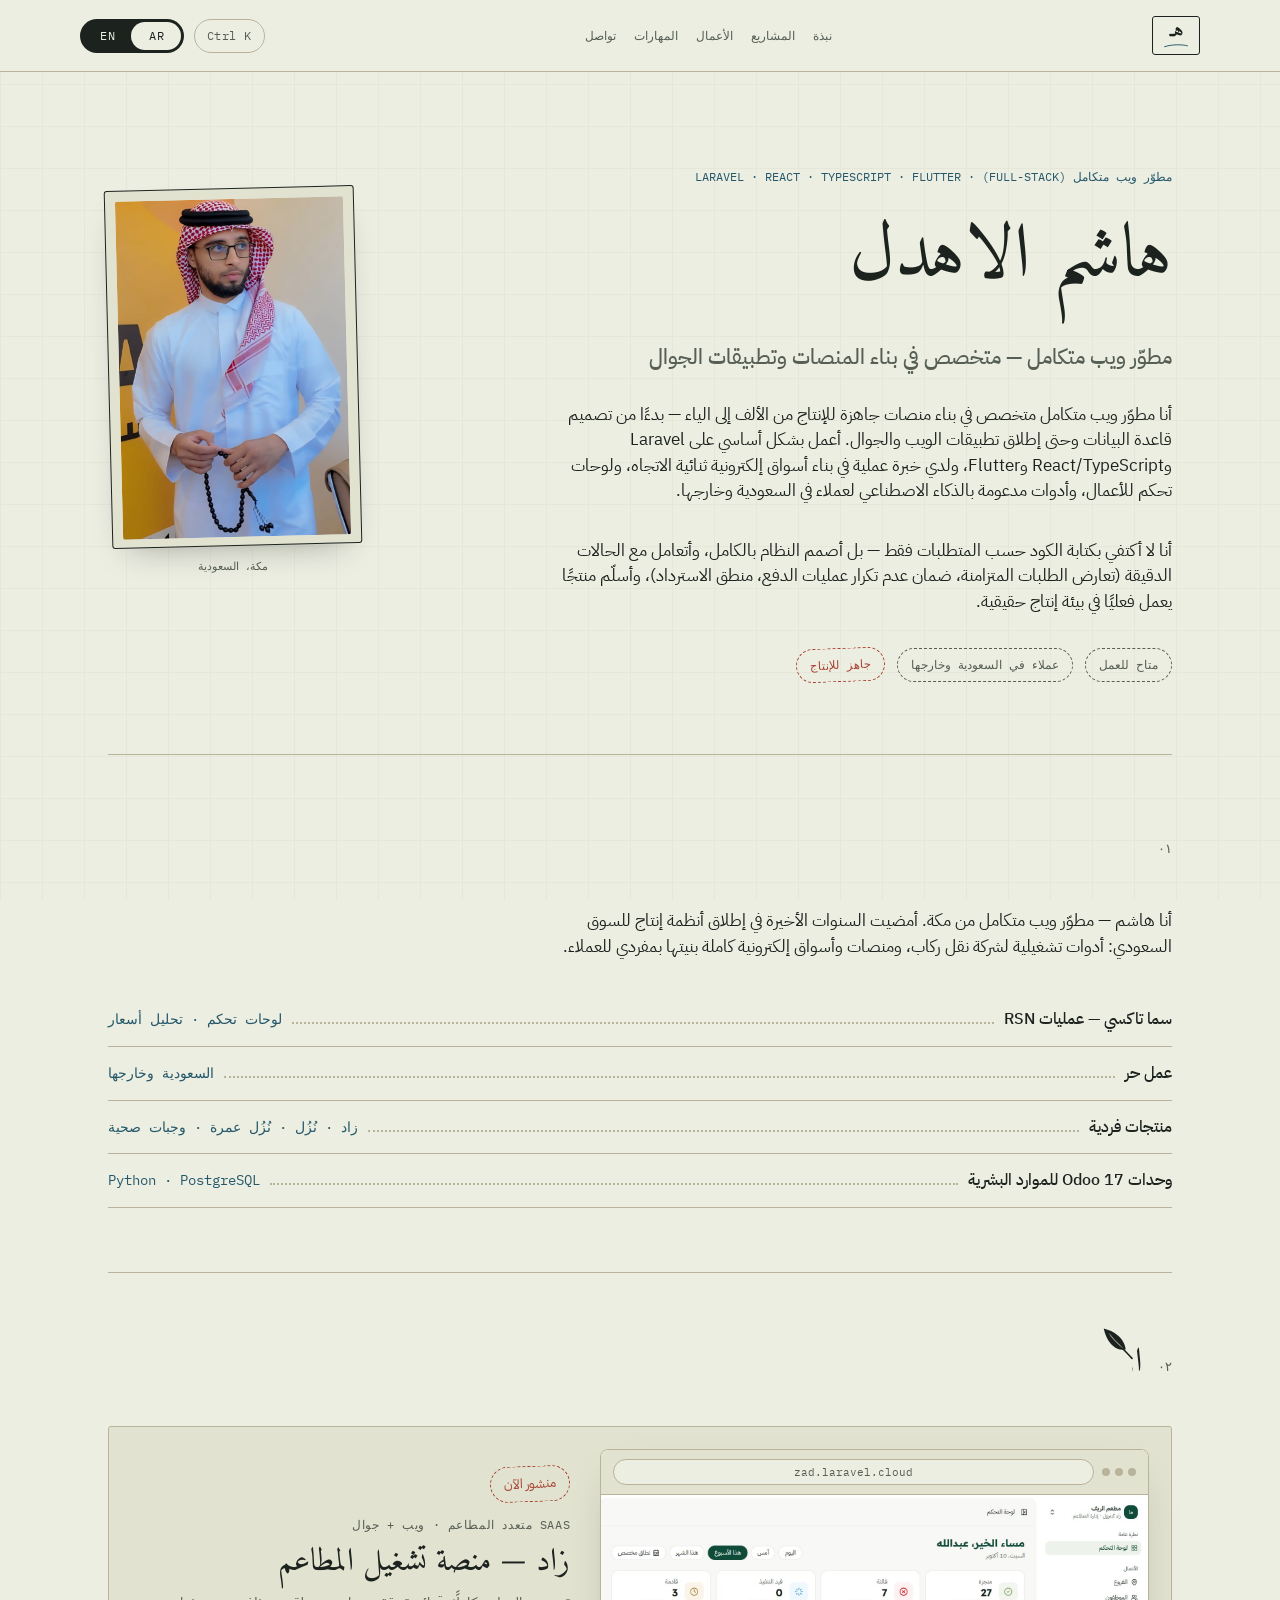
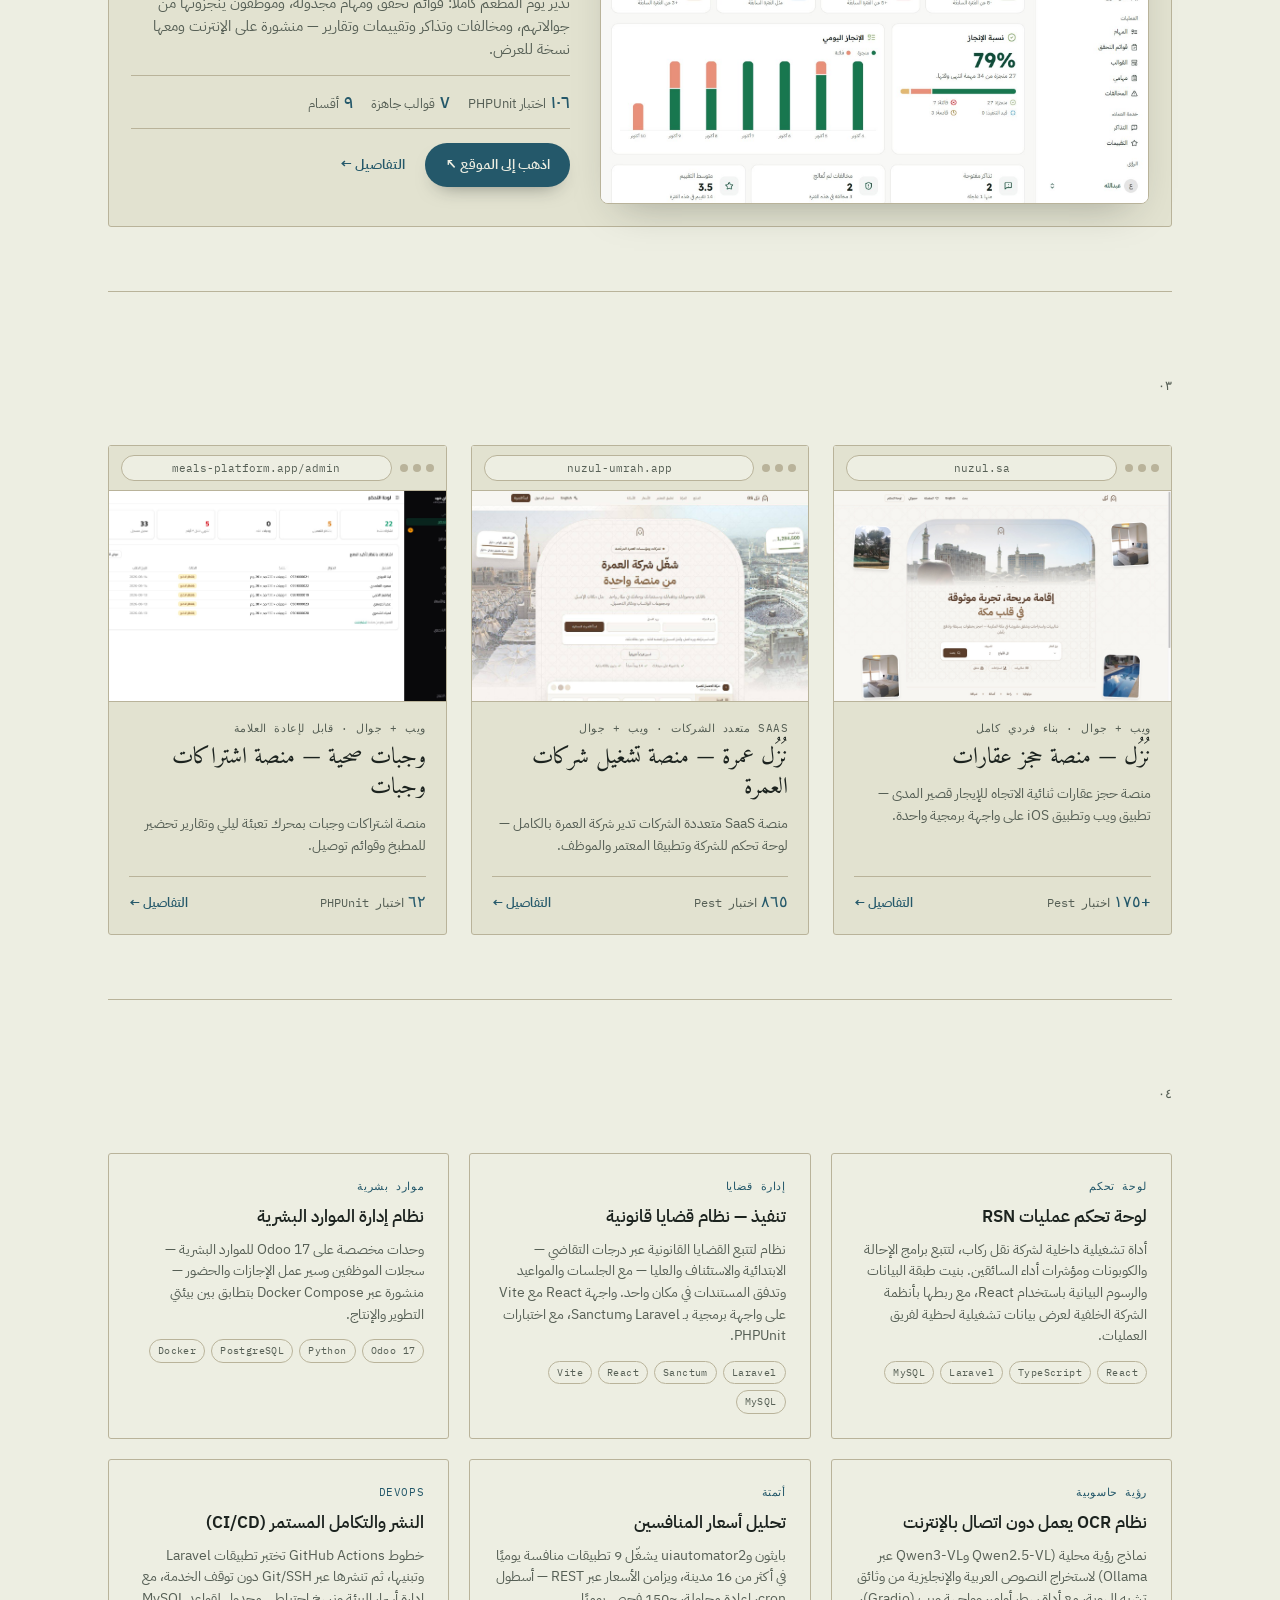
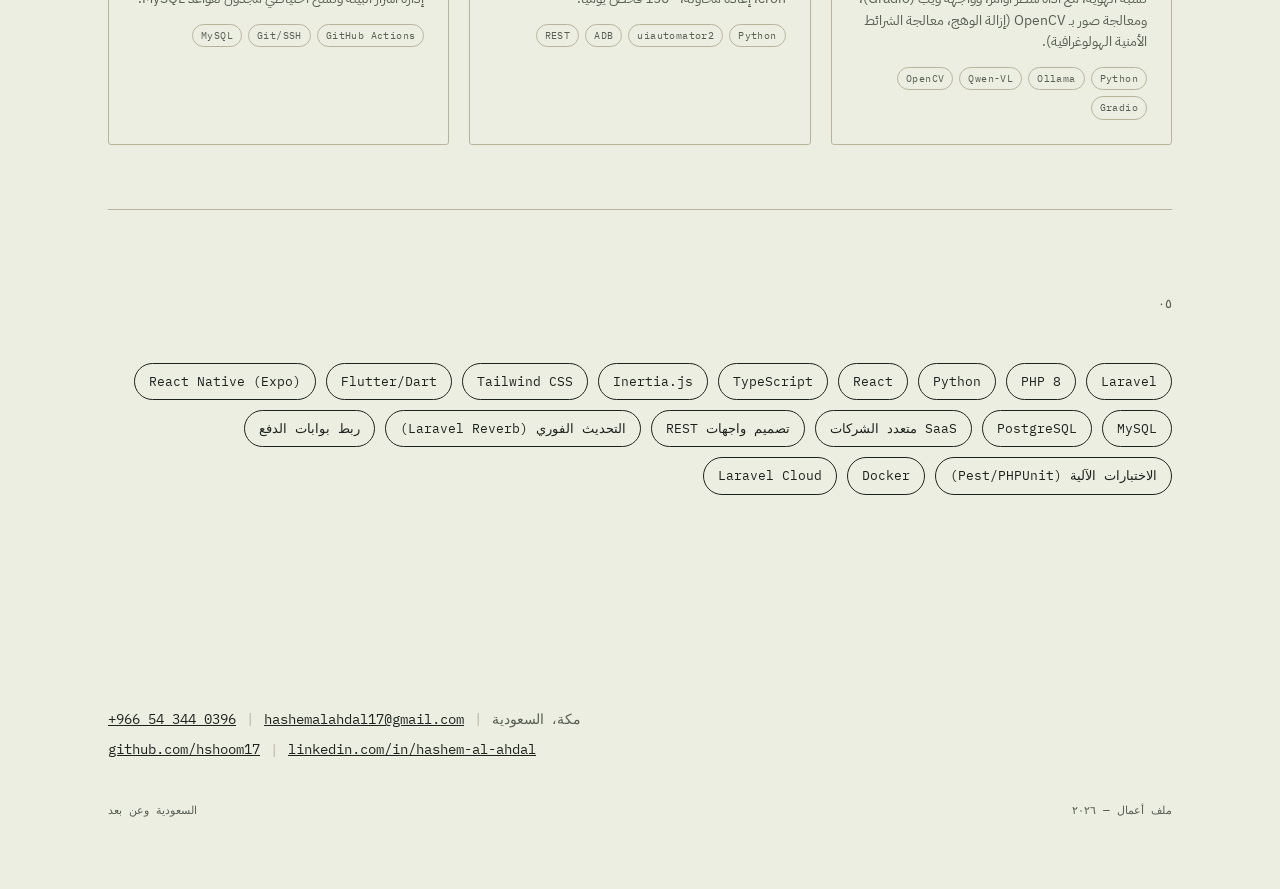
==== commit f76f9e9a: "Add the skills the new projects show Co-Authored-By: Claude Opus 5.5 <noreply@anthropic.com>" ====
--- a/index.html
+++ b/index.html
@@ -290,13 +290,13 @@
     <div data-i18n="en" lang="en">
       <div class="sec-head"><span class="sec-num">05</span><h2>Skills</h2></div>
       <div class="tag-sheet reveal">
-        <span>Laravel</span><span>PHP 8</span><span>Python</span><span>React</span><span>TypeScript</span><span>Inertia.js</span><span>Tailwind CSS</span><span>MySQL</span><span>Flutter / Dart</span><span>Multi-tenant SaaS</span><span>REST API design</span><span>Payment gateway integration</span><span>Docker</span>
+        <span>Laravel</span><span>PHP 8</span><span>Python</span><span>React</span><span>TypeScript</span><span>Inertia.js</span><span>Tailwind CSS</span><span>Flutter / Dart</span><span>React Native (Expo)</span><span>MySQL</span><span>PostgreSQL</span><span>Multi-tenant SaaS</span><span>REST API design</span><span>Real-time (Laravel Reverb)</span><span>Payment gateway integration</span><span>Automated testing (Pest / PHPUnit)</span><span>Docker</span><span>Laravel Cloud</span>
       </div>
     </div>
     <div data-i18n="ar" lang="ar" dir="rtl">
       <div class="sec-head"><span class="sec-num">٠٥</span><h2>المهارات</h2></div>
       <div class="tag-sheet reveal">
-        <span>Laravel</span><span>PHP 8</span><span>Python</span><span>React</span><span>TypeScript</span><span>Inertia.js</span><span>Tailwind CSS</span><span>MySQL</span><span>Flutter/Dart</span><span>SaaS متعدد الشركات</span><span>تصميم واجهات REST</span><span>ربط بوابات الدفع</span><span>Docker</span>
+        <span>Laravel</span><span>PHP 8</span><span>Python</span><span>React</span><span>TypeScript</span><span>Inertia.js</span><span>Tailwind CSS</span><span>Flutter/Dart</span><span><bdi>React Native (Expo)</bdi></span><span>MySQL</span><span>PostgreSQL</span><span>SaaS متعدد الشركات</span><span>تصميم واجهات REST</span><span>التحديث الفوري <bdi>(Laravel Reverb)</bdi></span><span>ربط بوابات الدفع</span><span>الاختبارات الآلية <bdi>(Pest/PHPUnit)</bdi></span><span>Docker</span><span>Laravel Cloud</span>
       </div>
     </div>
   </section>
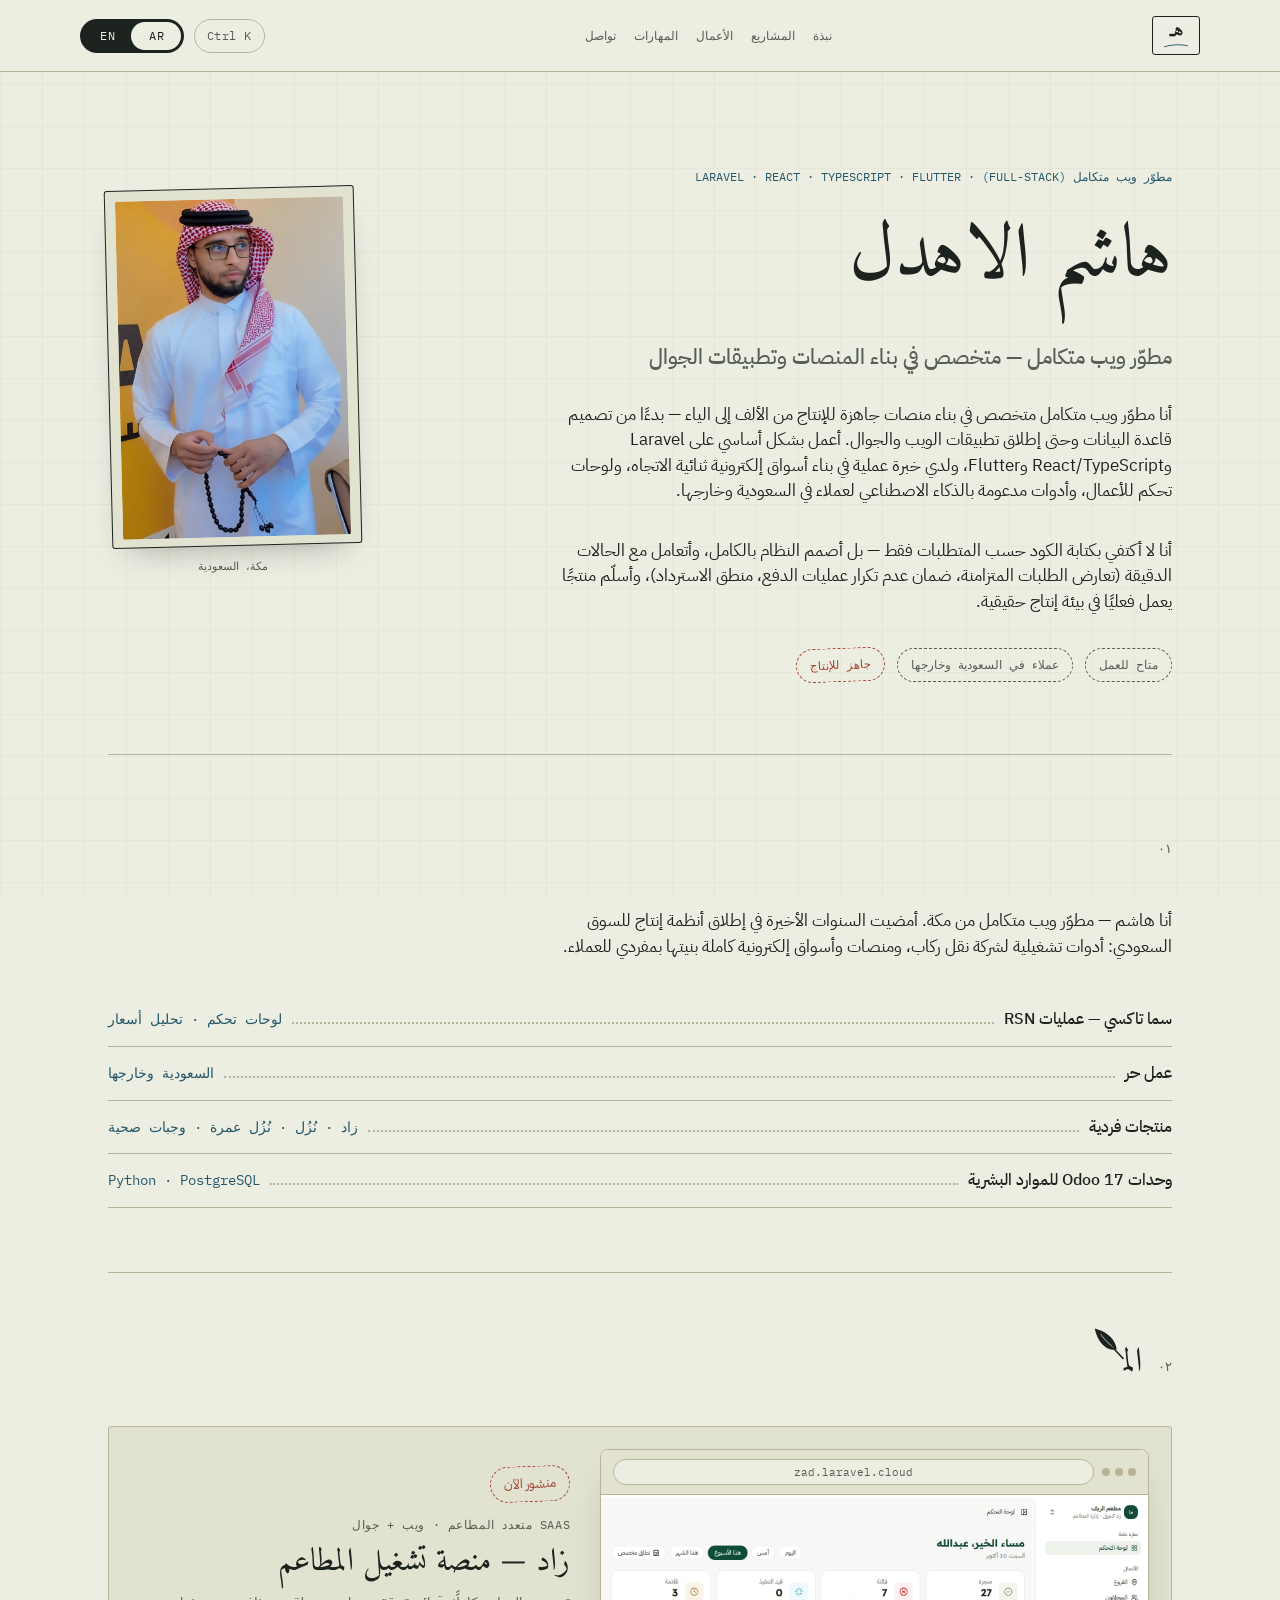
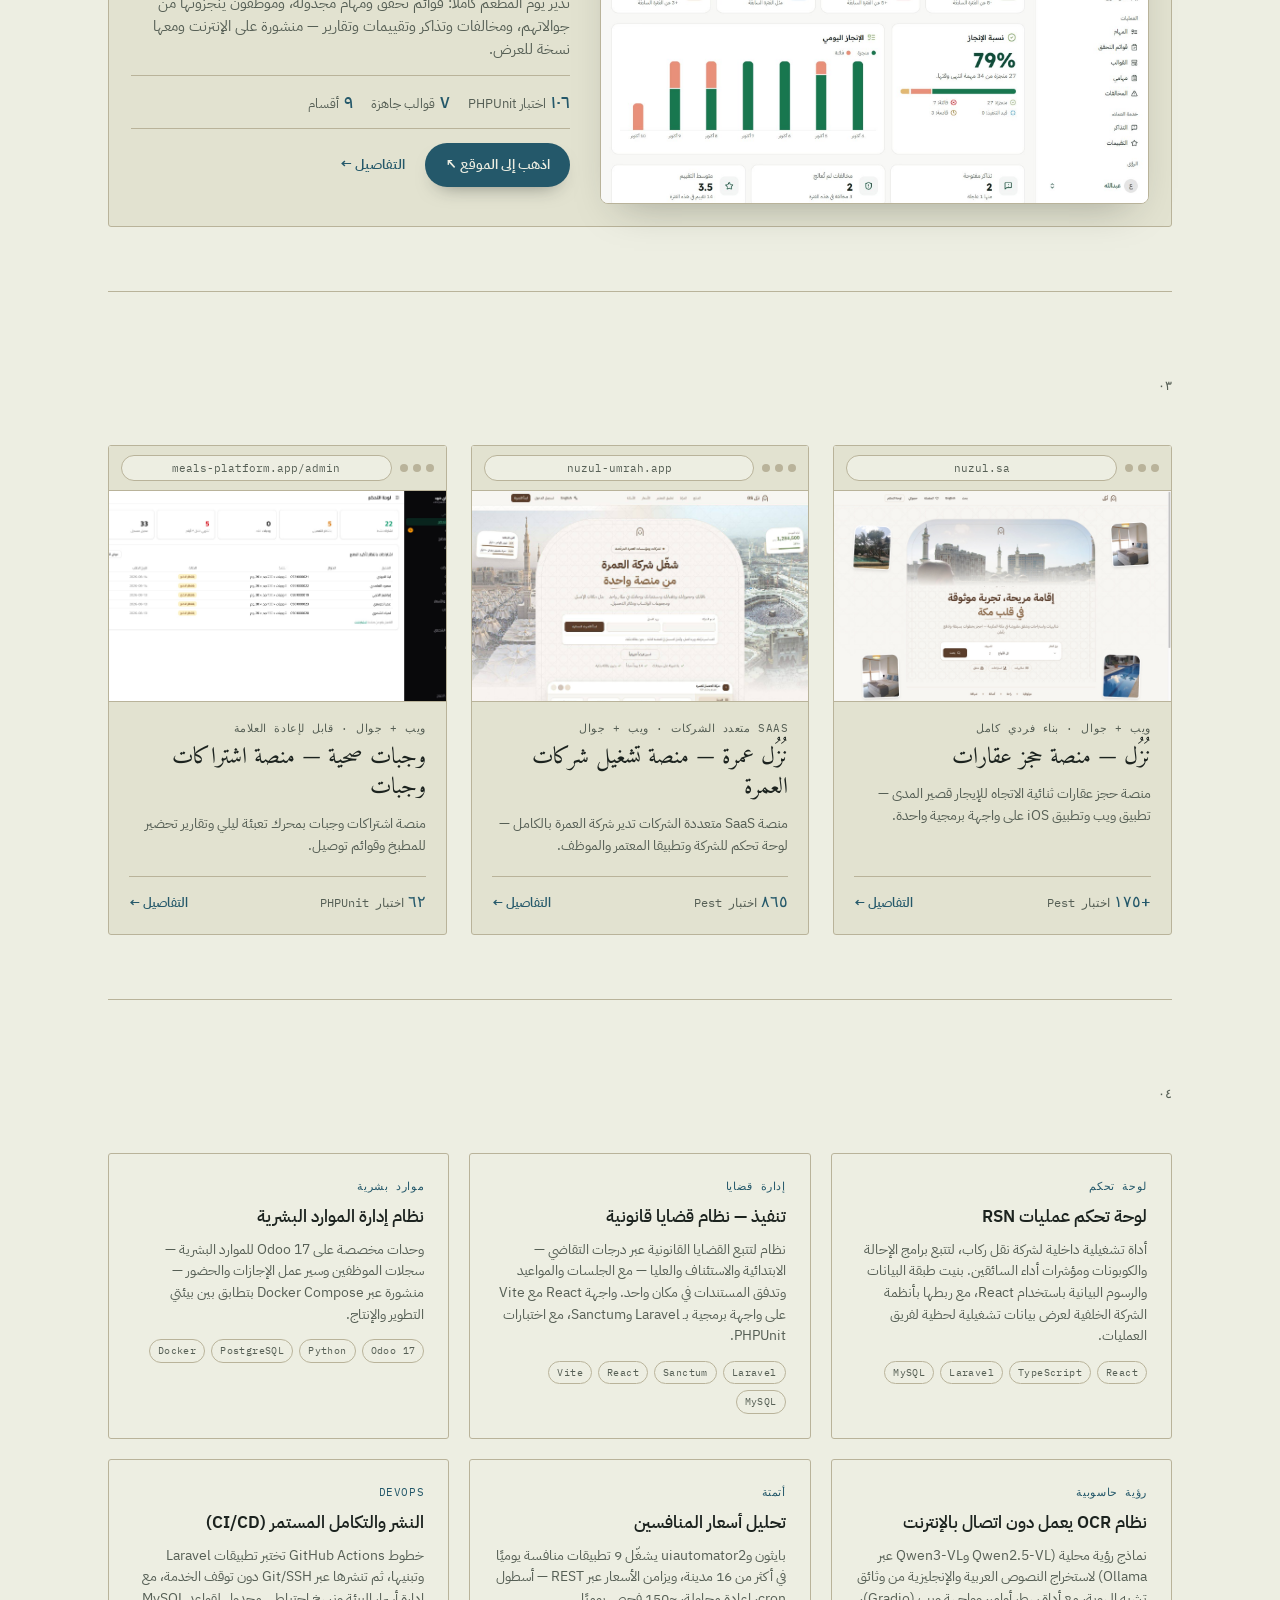
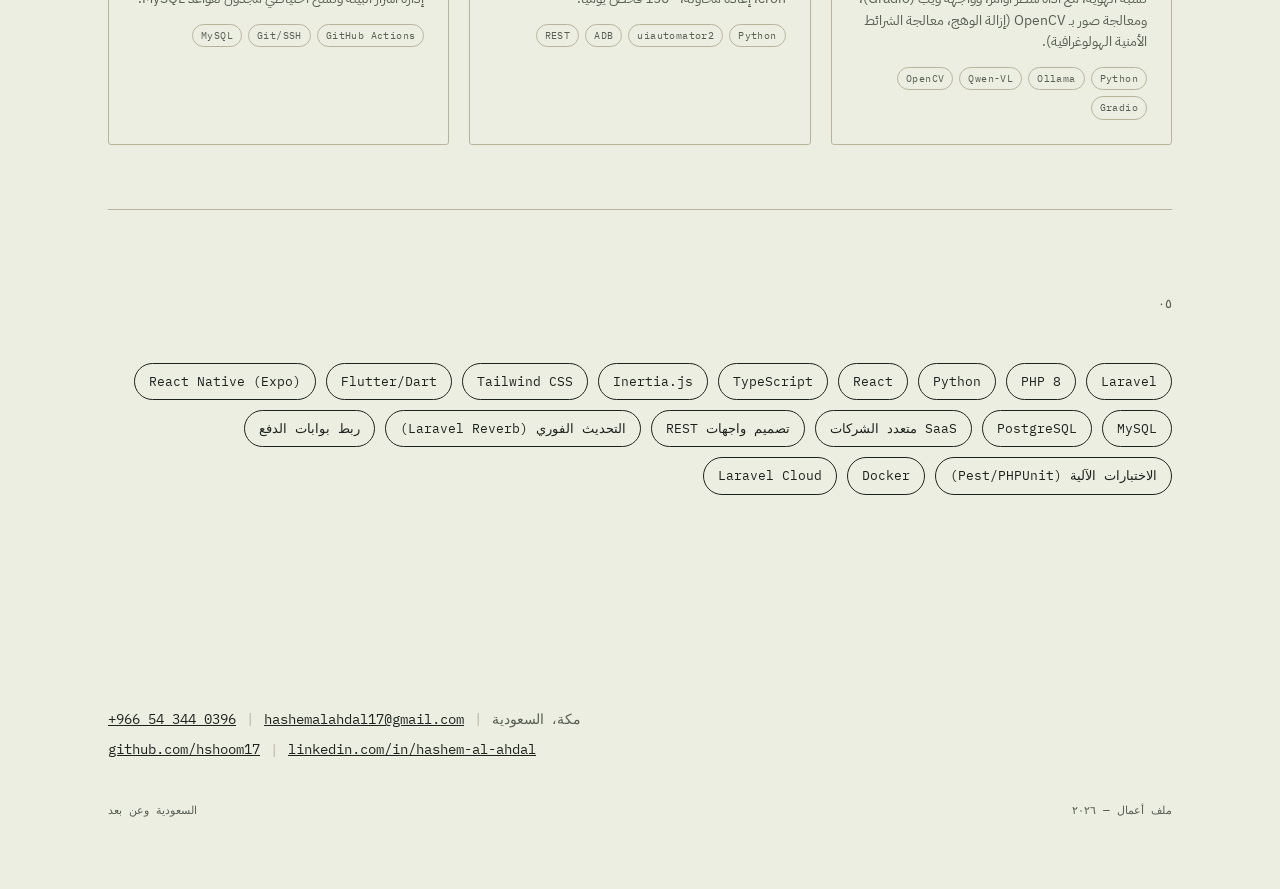
==== commit 33f25e91: "Serve the site on hashemalahdal.com, with share previews Co-Authored-By: Claude Opus 5.5 <noreply@an" ====
--- a/index.html
+++ b/index.html
@@ -12,7 +12,9 @@
 <meta property="og:locale:alternate" content="en_US">
 <meta name="twitter:card" content="summary">
 <meta name="theme-color" content="#EDEEE2">
-<!-- TODO: add og:url + og:image (absolute URLs) once the site is deployed to a domain -->
+<link rel="canonical" href="https://hashemalahdal.com/">
+<meta property="og:url" content="https://hashemalahdal.com/">
+<meta property="og:image" content="https://hashemalahdal.com/images/portrait.jpg">
 <link rel="icon" href="data:image/svg+xml,%3Csvg xmlns='http://www.w3.org/2000/svg' viewBox='0 0 64 64'%3E%3Crect width='64' height='64' rx='8' fill='%23EDEEE2'/%3E%3Crect x='5.5' y='5.5' width='53' height='53' rx='5' fill='none' stroke='%231C231F' stroke-width='3'/%3E%3Ctext x='32' y='40' text-anchor='middle' font-family='Amiri,Times,serif' font-size='34' font-weight='700' fill='%231C231F'%3E%D9%87%D9%80%3C/text%3E%3Cpath d='M18 48 C 28 44, 40 44, 47 46' fill='none' stroke='%2324586A' stroke-width='2.5' stroke-linecap='round'/%3E%3C/svg%3E">
 <link rel="preconnect" href="https://fonts.googleapis.com">
 <link rel="preconnect" href="https://fonts.gstatic.com" crossorigin>
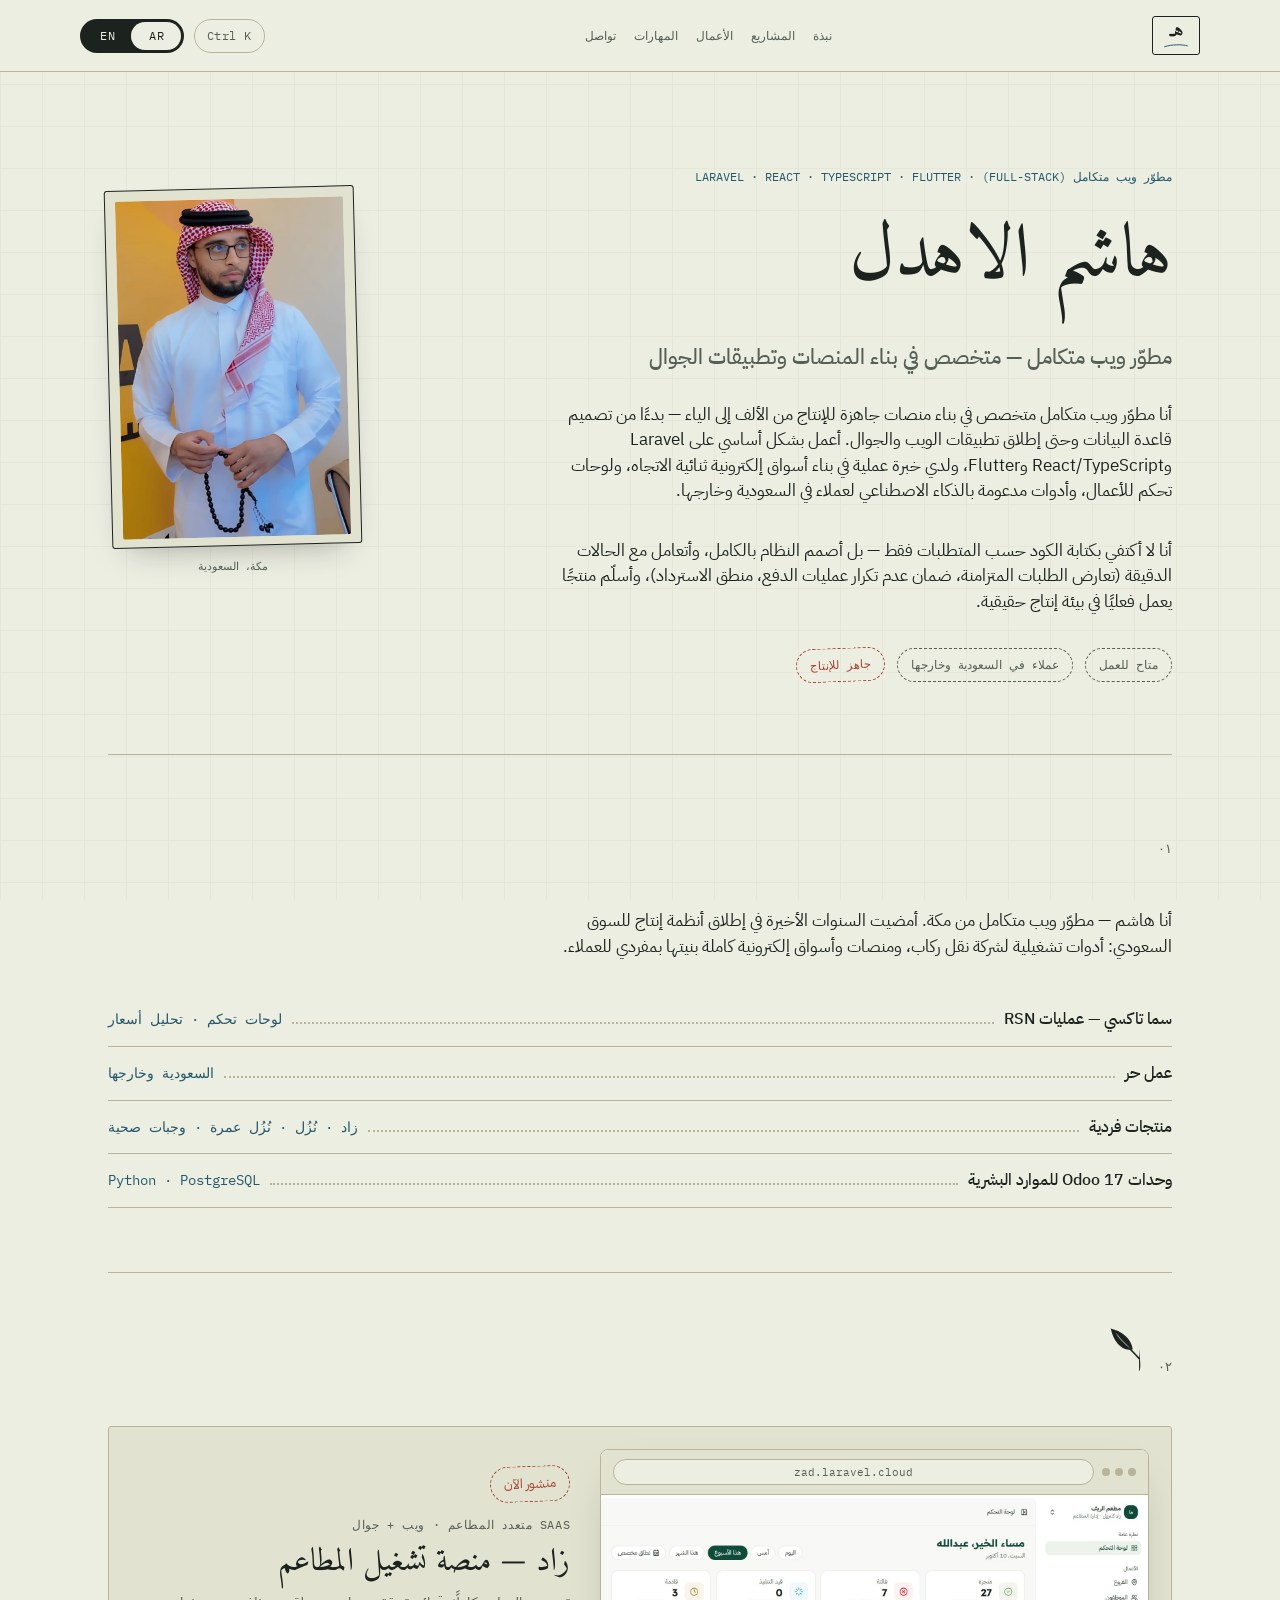
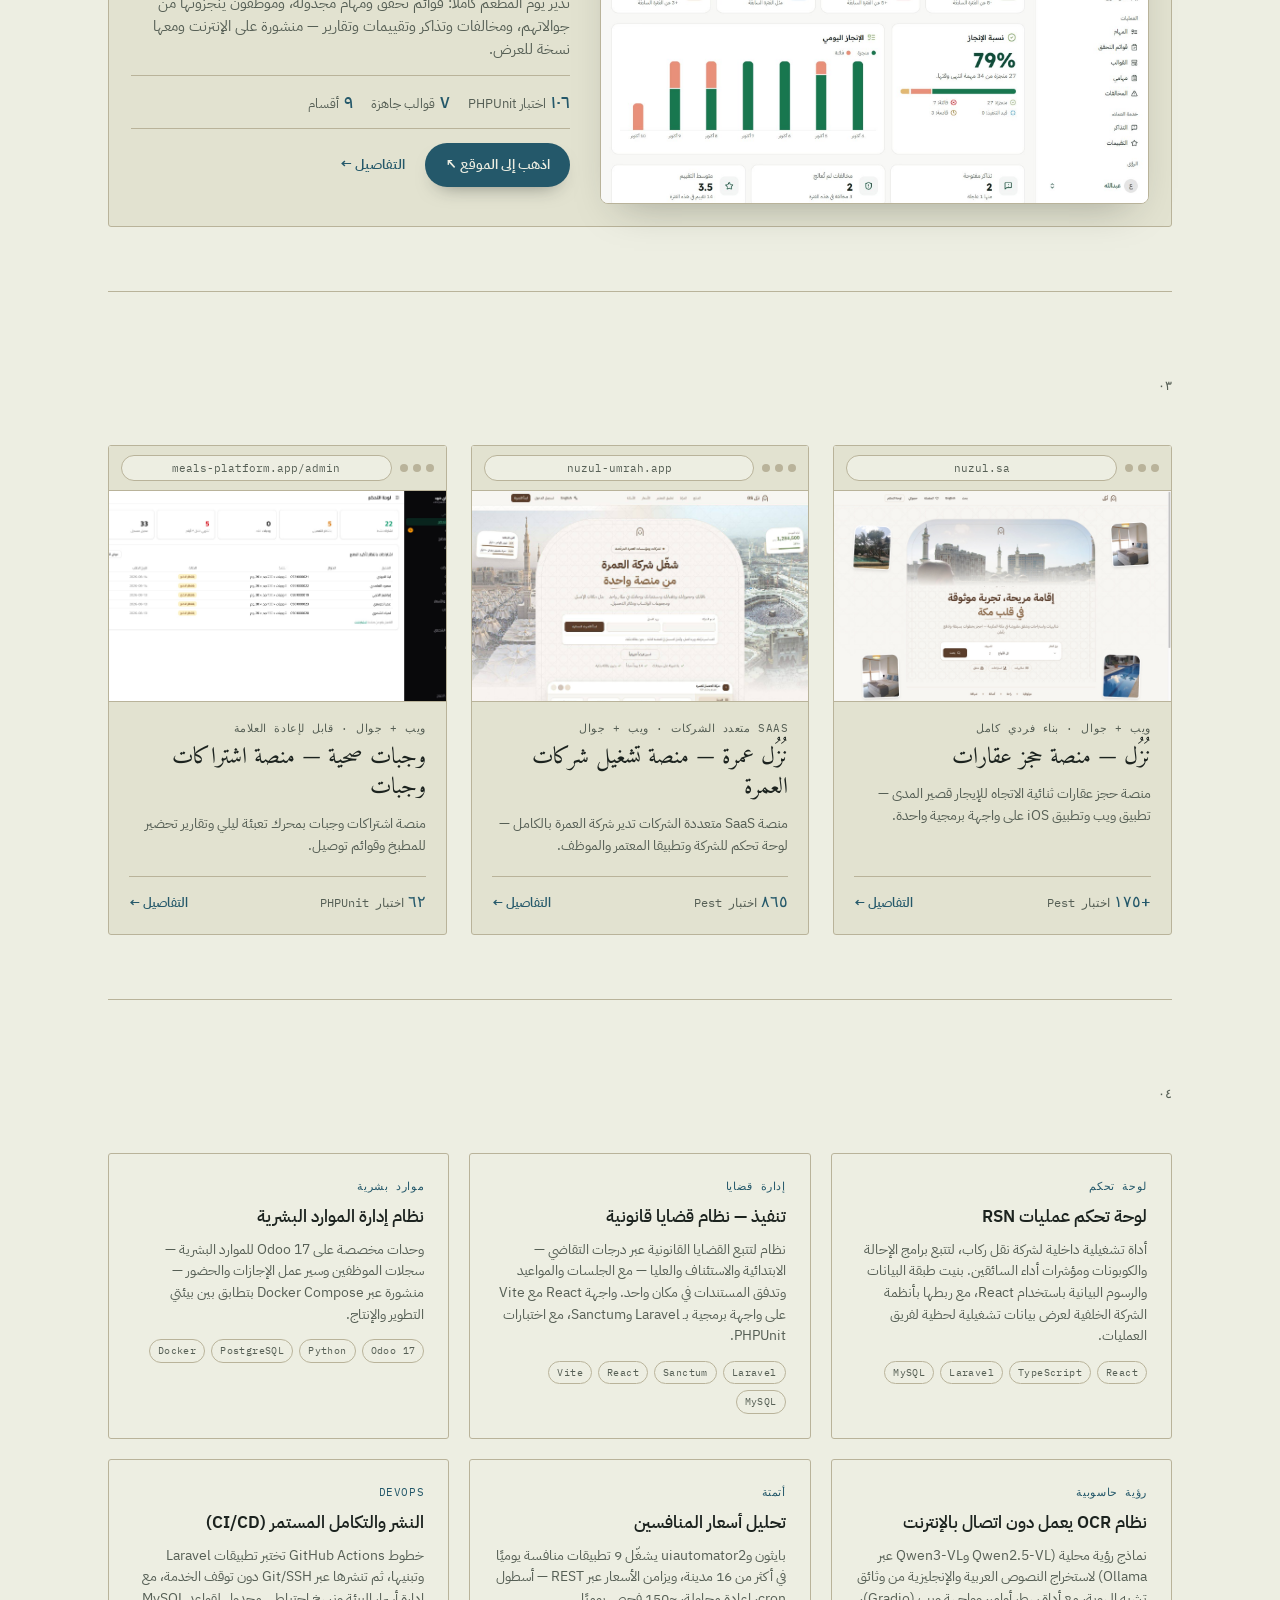
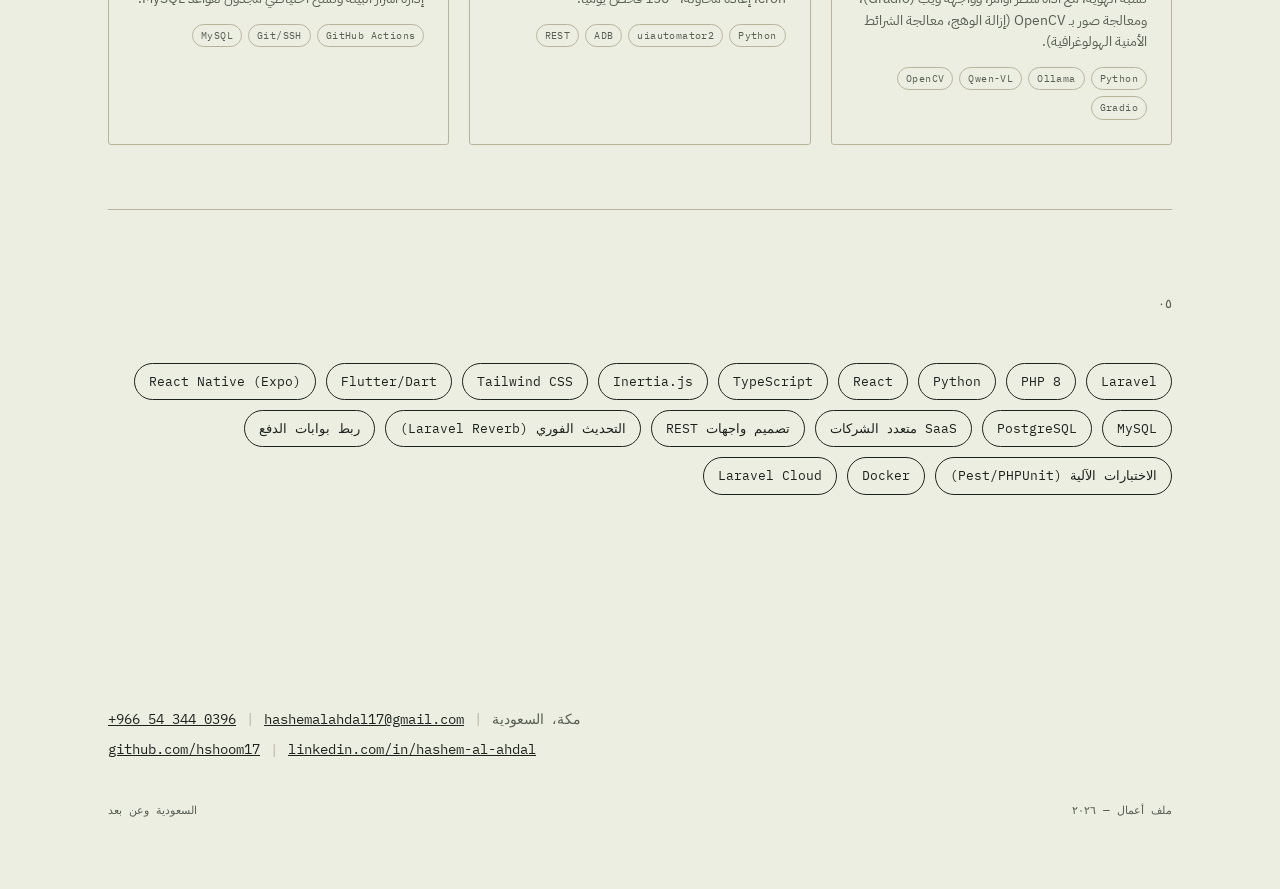
==== commit b6caa798: "Use a designed cover for link previews instead of the portrait Co-Authored-By: Claude Opus 5.5 <nore" ====
--- a/index.html
+++ b/index.html
@@ -10,11 +10,13 @@
 <meta property="og:type" content="website">
 <meta property="og:locale" content="ar_SA">
 <meta property="og:locale:alternate" content="en_US">
-<meta name="twitter:card" content="summary">
+<meta name="twitter:card" content="summary_large_image">
 <meta name="theme-color" content="#EDEEE2">
 <link rel="canonical" href="https://hashemalahdal.com/">
 <meta property="og:url" content="https://hashemalahdal.com/">
-<meta property="og:image" content="https://hashemalahdal.com/images/portrait.jpg">
+<meta property="og:image" content="https://hashemalahdal.com/images/og-cover.png">
+<meta property="og:image:width" content="1200">
+<meta property="og:image:height" content="630">
 <link rel="icon" href="data:image/svg+xml,%3Csvg xmlns='http://www.w3.org/2000/svg' viewBox='0 0 64 64'%3E%3Crect width='64' height='64' rx='8' fill='%23EDEEE2'/%3E%3Crect x='5.5' y='5.5' width='53' height='53' rx='5' fill='none' stroke='%231C231F' stroke-width='3'/%3E%3Ctext x='32' y='40' text-anchor='middle' font-family='Amiri,Times,serif' font-size='34' font-weight='700' fill='%231C231F'%3E%D9%87%D9%80%3C/text%3E%3Cpath d='M18 48 C 28 44, 40 44, 47 46' fill='none' stroke='%2324586A' stroke-width='2.5' stroke-linecap='round'/%3E%3C/svg%3E">
 <link rel="preconnect" href="https://fonts.googleapis.com">
 <link rel="preconnect" href="https://fonts.gstatic.com" crossorigin>
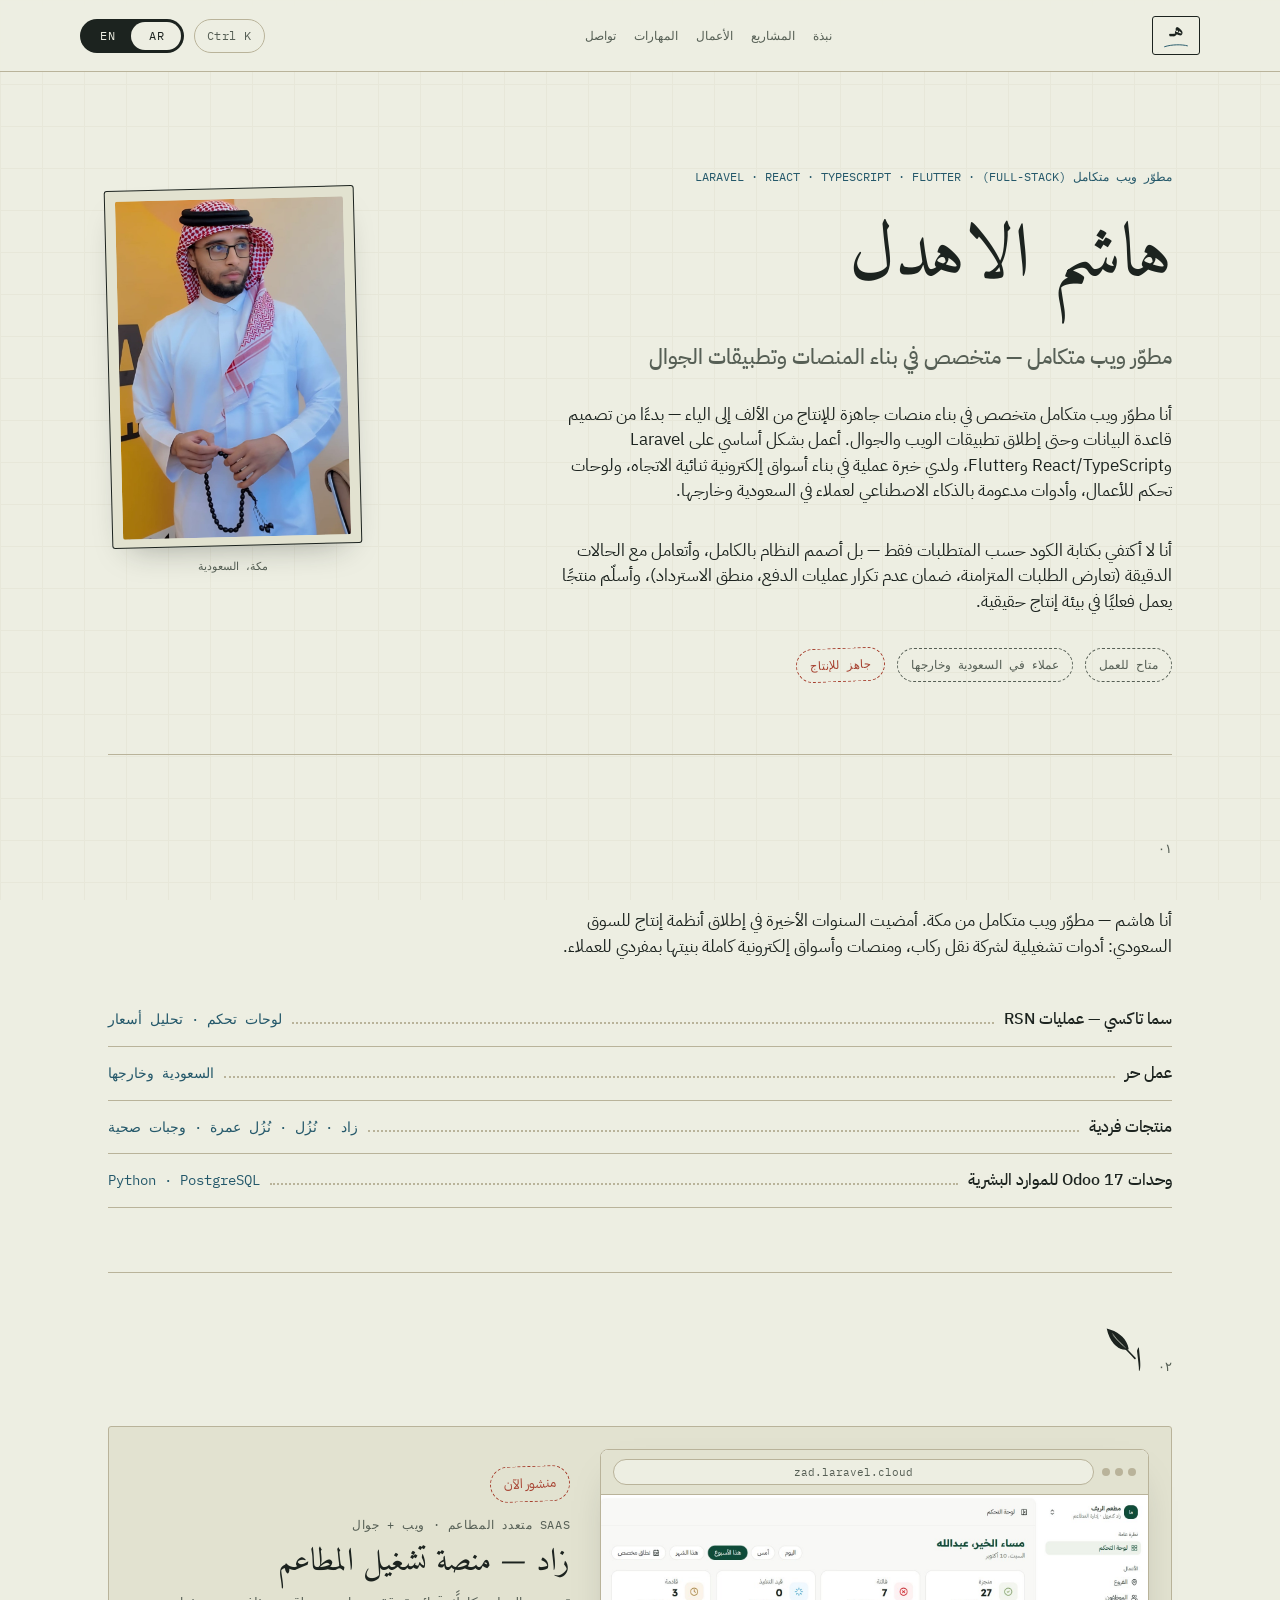
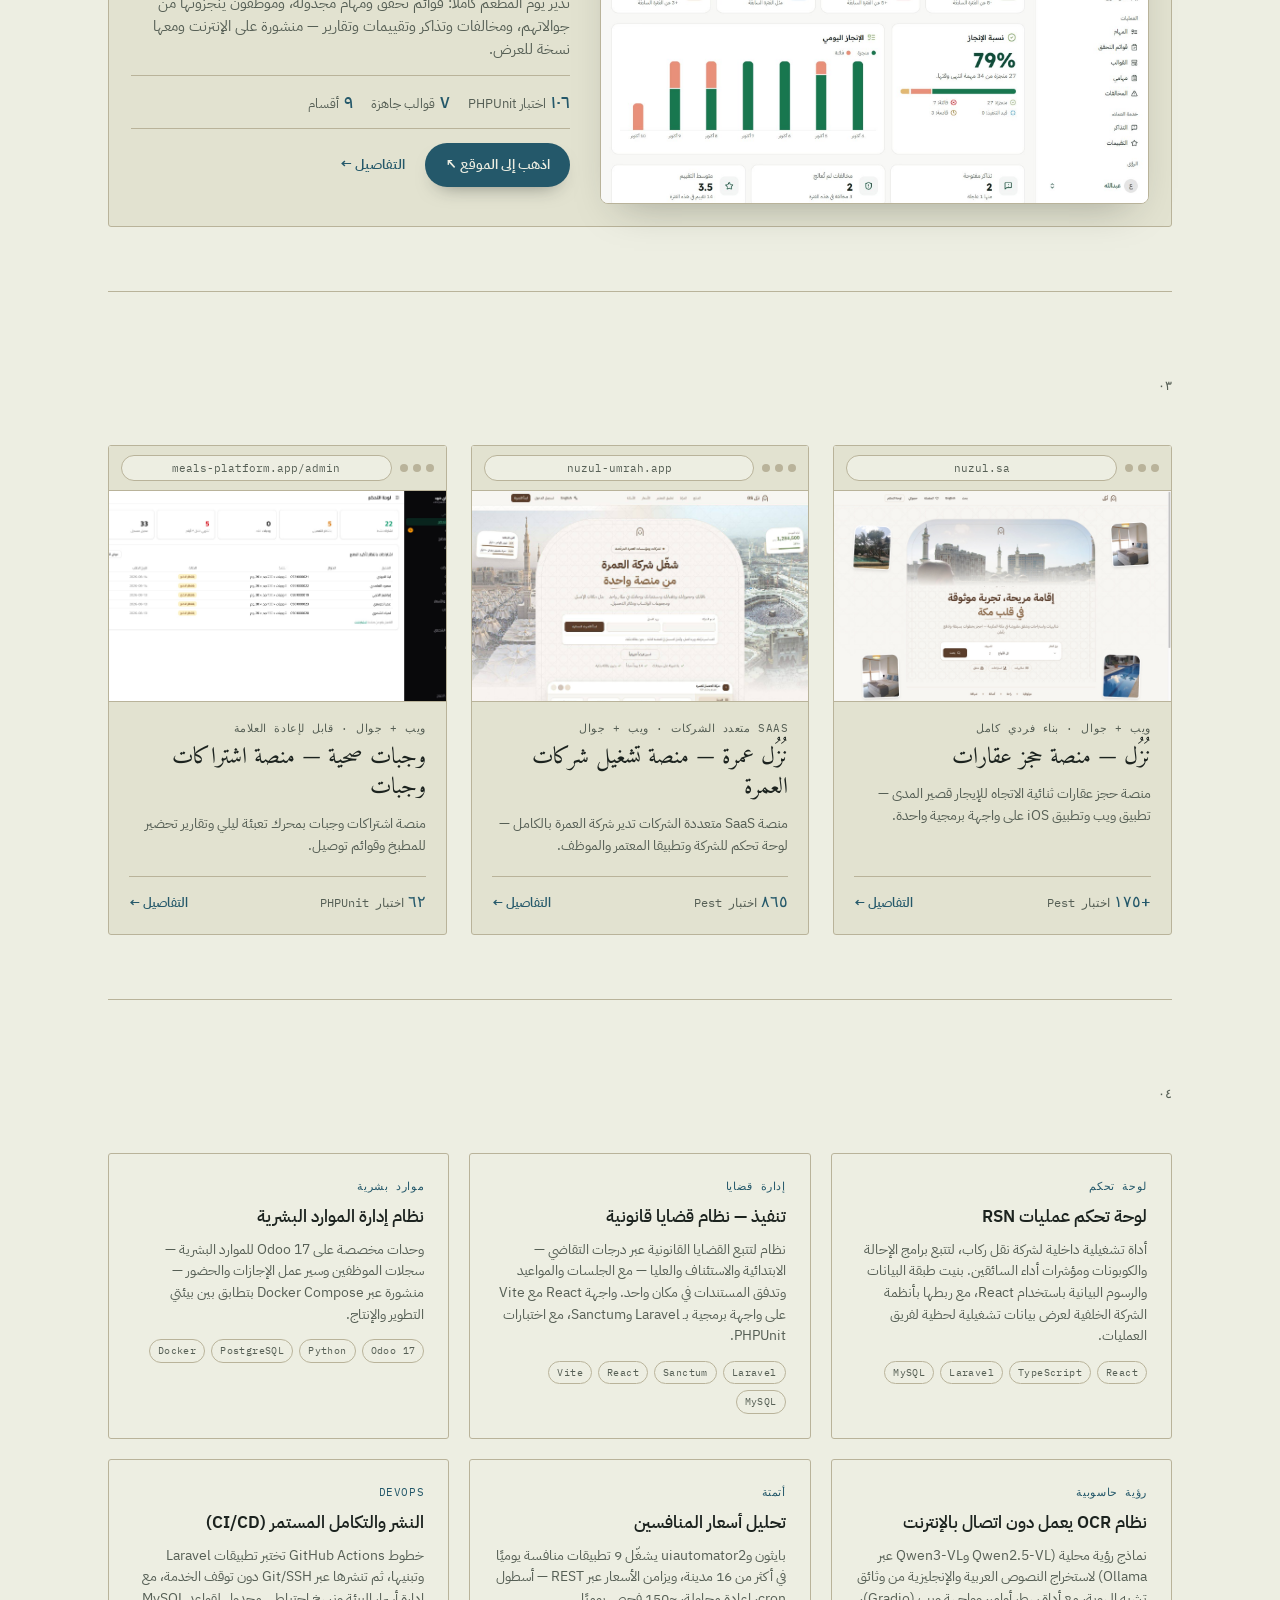
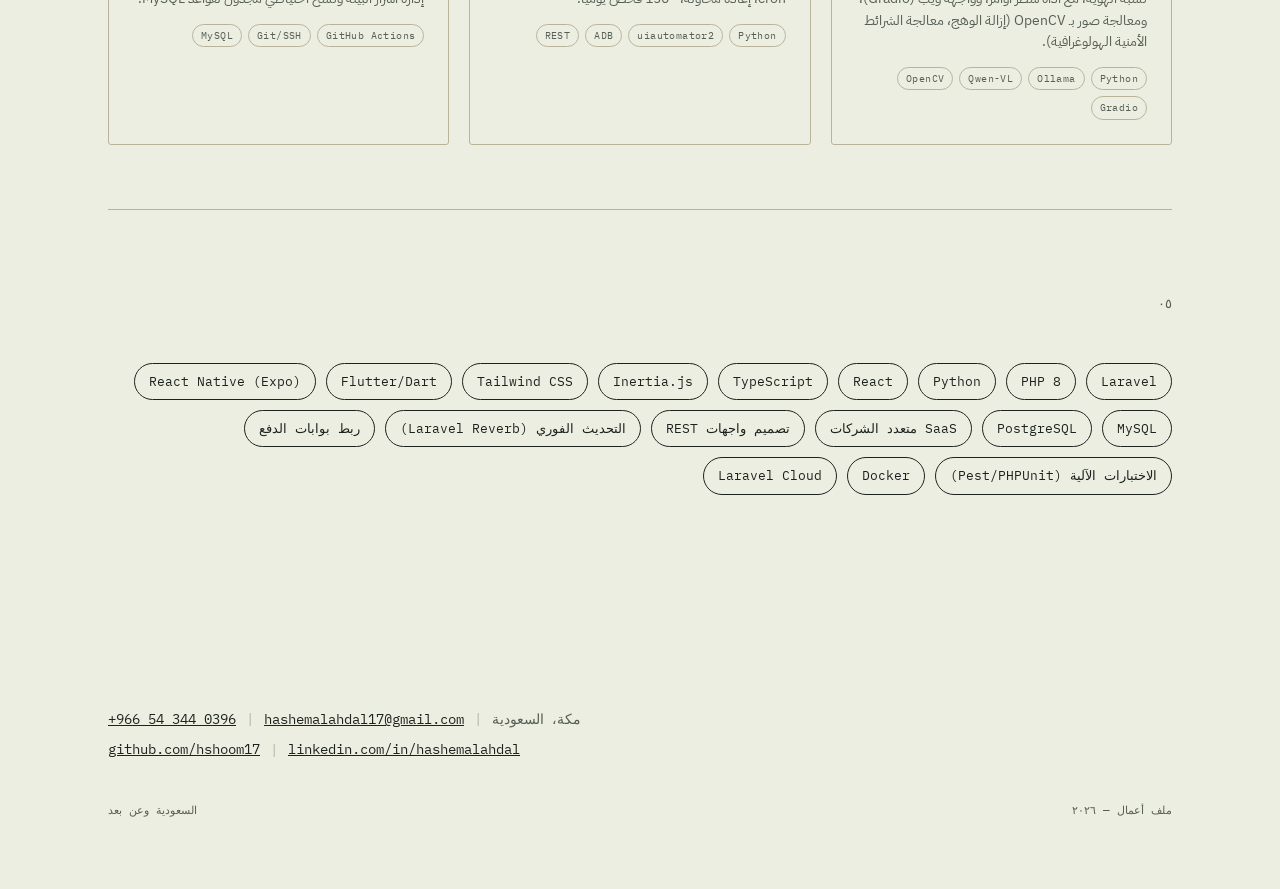
==== commit a36779a4: "Point LinkedIn links to the new profile URL Co-Authored-By: Claude Opus 5.5 <noreply@anthropic.com>" ====
--- a/index.html
+++ b/index.html
@@ -321,7 +321,7 @@
         </div>
         <div class="contact-line">
           <a href="https://github.com/hshoom17" target="_blank" rel="noopener">github.com/hshoom17</a><span class="sep">|</span>
-          <a href="https://linkedin.com/in/hashem-al-ahdal" target="_blank" rel="noopener">linkedin.com/in/hashem-al-ahdal</a>
+          <a href="https://www.linkedin.com/in/hashemalahdal" target="_blank" rel="noopener">linkedin.com/in/hashemalahdal</a>
         </div>
       </div>
       <div class="foot-note"><span>PORTFOLIO — <span class="js-year">2026</span></span><span>SAUDI ARABIA &amp; REMOTE</span></div>
@@ -338,7 +338,7 @@
         </div>
         <div class="contact-line">
           <a href="https://github.com/hshoom17" target="_blank" rel="noopener">github.com/hshoom17</a><span class="sep">|</span>
-          <a href="https://linkedin.com/in/hashem-al-ahdal" target="_blank" rel="noopener">linkedin.com/in/hashem-al-ahdal</a>
+          <a href="https://www.linkedin.com/in/hashemalahdal" target="_blank" rel="noopener">linkedin.com/in/hashemalahdal</a>
         </div>
       </div>
       <div class="foot-note"><span>ملف أعمال — <span class="js-year" data-numerals="arab">٢٠٢٦</span></span><span>السعودية وعن بعد</span></div>
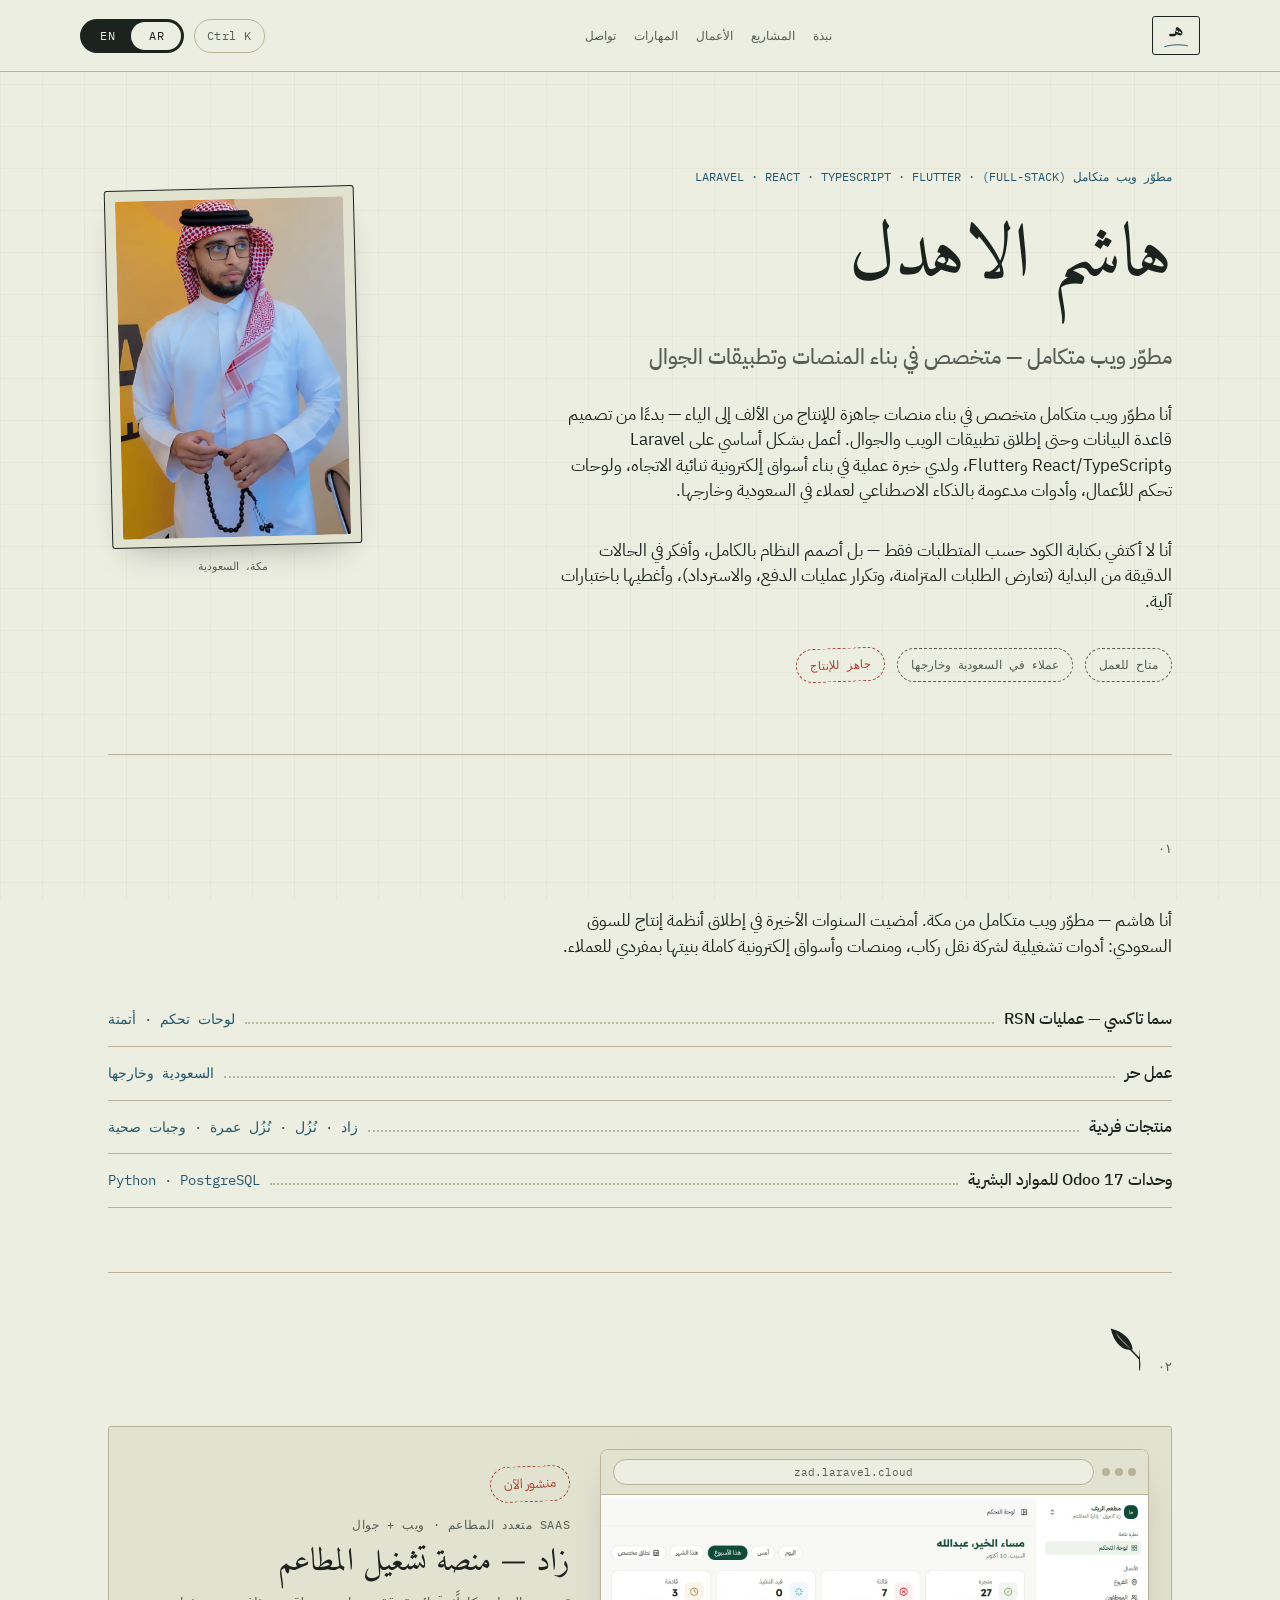
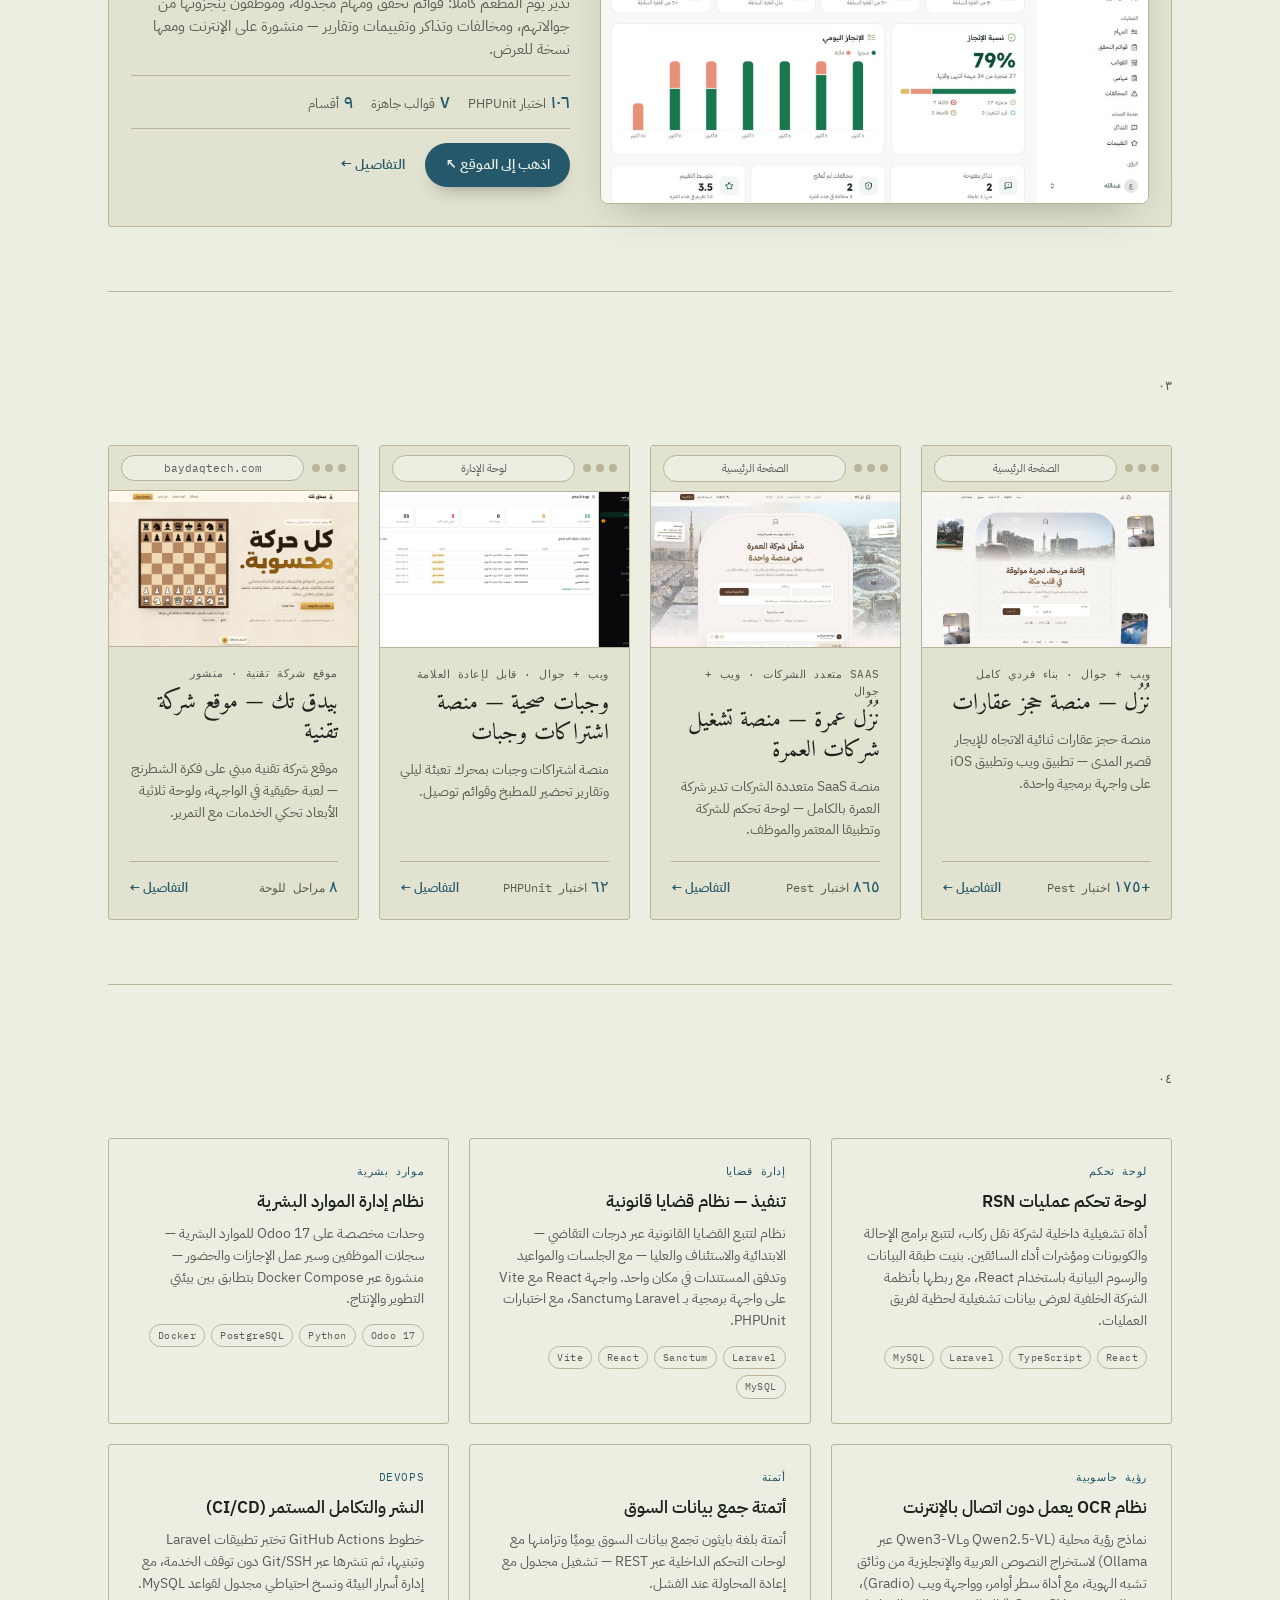
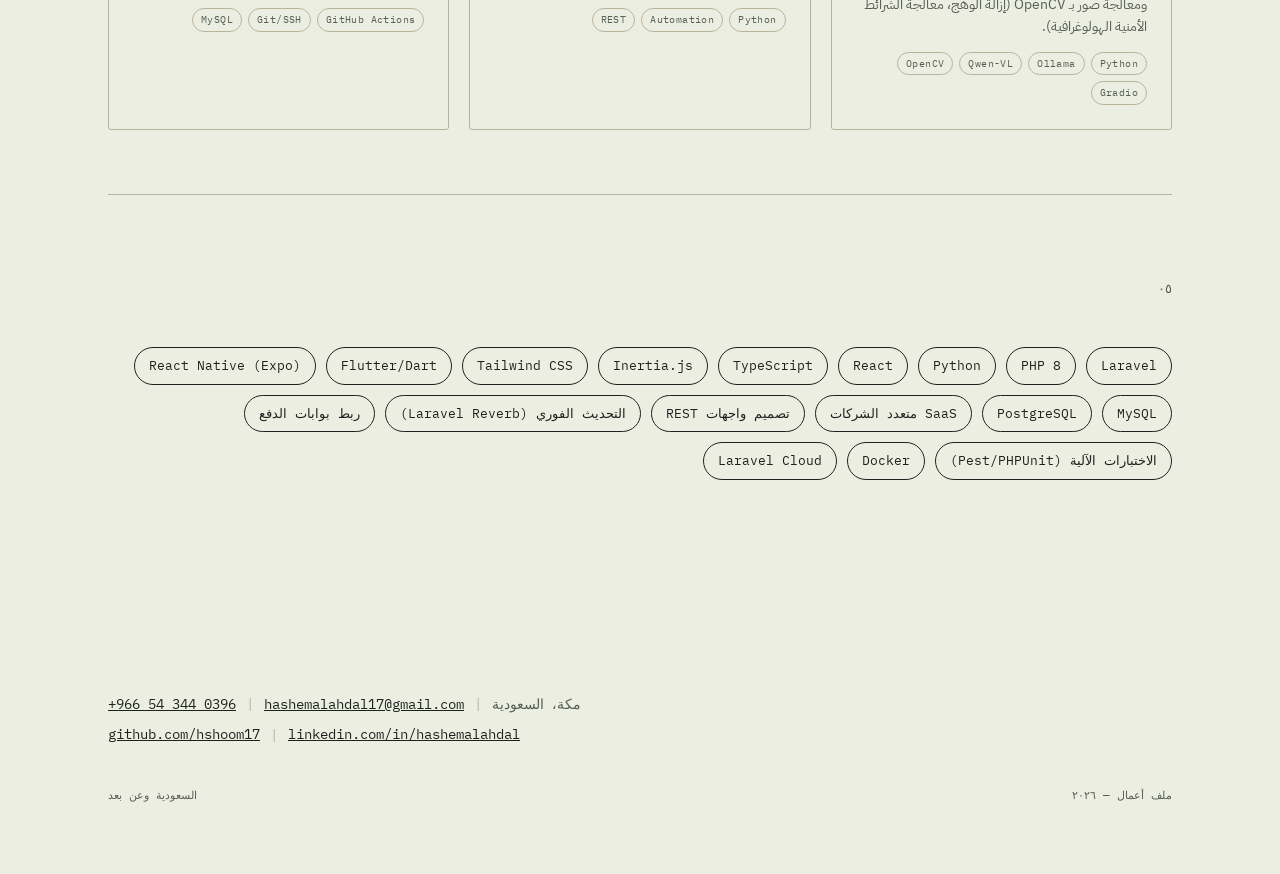
==== commit 197dc12a: "Add Baydaq Tech as a fourth project and keep unshipped work honest - New projects/baydaq.html, with " ====
--- a/index.html
+++ b/index.html
@@ -15,13 +15,17 @@
 <link rel="canonical" href="https://hashemalahdal.com/">
 <meta property="og:url" content="https://hashemalahdal.com/">
 <meta property="og:image" content="https://hashemalahdal.com/images/og-cover.png">
+<meta property="og:image:secure_url" content="https://hashemalahdal.com/images/og-cover.png">
+<meta property="og:image:type" content="image/png">
+<meta property="og:site_name" content="Hashem Alahdal">
+<meta name="twitter:image" content="https://hashemalahdal.com/images/og-cover.png">
 <meta property="og:image:width" content="1200">
 <meta property="og:image:height" content="630">
 <link rel="icon" href="data:image/svg+xml,%3Csvg xmlns='http://www.w3.org/2000/svg' viewBox='0 0 64 64'%3E%3Crect width='64' height='64' rx='8' fill='%23EDEEE2'/%3E%3Crect x='5.5' y='5.5' width='53' height='53' rx='5' fill='none' stroke='%231C231F' stroke-width='3'/%3E%3Ctext x='32' y='40' text-anchor='middle' font-family='Amiri,Times,serif' font-size='34' font-weight='700' fill='%231C231F'%3E%D9%87%D9%80%3C/text%3E%3Cpath d='M18 48 C 28 44, 40 44, 47 46' fill='none' stroke='%2324586A' stroke-width='2.5' stroke-linecap='round'/%3E%3C/svg%3E">
 <link rel="preconnect" href="https://fonts.googleapis.com">
 <link rel="preconnect" href="https://fonts.gstatic.com" crossorigin>
 <link href="https://fonts.googleapis.com/css2?family=Fraunces:ital,opsz,wght@0,9..144,400;0,9..144,500;0,9..144,600;1,9..144,500&family=Amiri:ital,wght@0,400;0,700;1,400&family=IBM+Plex+Sans:wght@400;500;600&family=IBM+Plex+Sans+Arabic:wght@400;500;600;700&family=IBM+Plex+Mono:wght@400;500&display=swap" rel="stylesheet">
-<link rel="stylesheet" href="assets/site.css">
+<link rel="stylesheet" href="assets/site.css?v=2">
 </head>
 <body>
 
@@ -54,7 +58,7 @@
           <h1 class="name display reveal"><span class="name-ink">Hashem Alahdal</span></h1>
           <p class="role reveal">Full-Stack Developer — Web &amp; Mobile Marketplace Specialist</p>
           <p class="lede reveal">I build complete, production-ready platforms end-to-end — from database design to deployed web and mobile apps. I work primarily with Laravel, React/TypeScript and Flutter, with hands-on experience building two-sided marketplaces, business dashboards, and AI-powered tools for clients in Saudi Arabia and abroad.</p>
-          <p class="lede reveal">I don't just write code to spec: I design the system, handle the edge cases &mdash; race conditions, payment idempotency, refund logic &mdash; and deliver something that actually holds up in production.</p>
+          <p class="lede reveal">I don't just write code to spec: I design the whole system and think through the edge cases from the start &mdash; concurrent requests, duplicate payments, refunds &mdash; and cover them with automated tests.</p>
           <div class="stamps reveal">
             <span class="stamp">Open for work</span>
             <span class="stamp">Clients in Saudi Arabia &amp; beyond</span>
@@ -76,7 +80,7 @@
           <h1 class="name display reveal"><span class="name-ink">هاشم الاهدل</span></h1>
           <p class="role reveal">مطوّر ويب متكامل — متخصص في بناء المنصات وتطبيقات الجوال</p>
           <p class="lede reveal">أنا مطوّر ويب متكامل متخصص في بناء منصات جاهزة للإنتاج من الألف إلى الياء — بدءًا من تصميم قاعدة البيانات وحتى إطلاق تطبيقات الويب والجوال. أعمل بشكل أساسي على Laravel وReact/TypeScript وFlutter، ولدي خبرة عملية في بناء أسواق إلكترونية ثنائية الاتجاه، ولوحات تحكم للأعمال، وأدوات مدعومة بالذكاء الاصطناعي لعملاء في السعودية وخارجها.</p>
-          <p class="lede reveal">أنا لا أكتفي بكتابة الكود حسب المتطلبات فقط — بل أصمم النظام بالكامل، وأتعامل مع الحالات الدقيقة (تعارض الطلبات المتزامنة، ضمان عدم تكرار عمليات الدفع، منطق الاسترداد)، وأسلّم منتجًا يعمل فعليًا في بيئة إنتاج حقيقية.</p>
+          <p class="lede reveal">أنا لا أكتفي بكتابة الكود حسب المتطلبات فقط — بل أصمم النظام بالكامل، وأفكر في الحالات الدقيقة من البداية (تعارض الطلبات المتزامنة، وتكرار عمليات الدفع، والاسترداد)، وأغطيها باختبارات آلية.</p>
           <div class="stamps reveal">
             <span class="stamp">متاح للعمل</span>
             <span class="stamp">عملاء في السعودية وخارجها</span>
@@ -98,7 +102,7 @@
     <div data-i18n="en" lang="en">
       <div class="sec-head"><span class="sec-num">01</span><h2>About</h2></div>
       <p class="lede reveal">I'm Hashem — a full-stack developer based in Makkah. The last few years have been spent shipping production systems for the Saudi market: operations tooling for a ride-hailing company, and complete marketplaces and subscription platforms built solo for clients.</p>
-      <div class="ledger-row reveal"><span class="label">SamaTaxi — RSN ops</span><span class="dots"></span><span class="value">dashboards · price intelligence</span></div>
+      <div class="ledger-row reveal"><span class="label">SamaTaxi — RSN ops</span><span class="dots"></span><span class="value">dashboards · automation</span></div>
       <div class="ledger-row reveal"><span class="label">Freelance clients</span><span class="dots"></span><span class="value">Saudi Arabia &amp; abroad</span></div>
       <div class="ledger-row reveal"><span class="label">Solo products</span><span class="dots"></span><span class="value">Zad · Nuzul · Nuzul Umrah · Healthy Meals</span></div>
       <div class="ledger-row reveal"><span class="label">Odoo 17 HR modules</span><span class="dots"></span><span class="value">Python · PostgreSQL</span></div>
@@ -106,7 +110,7 @@
     <div data-i18n="ar" lang="ar" dir="rtl">
       <div class="sec-head"><span class="sec-num">٠١</span><h2>نبذة</h2></div>
       <p class="lede reveal">أنا هاشم — مطوّر ويب متكامل من مكة. أمضيت السنوات الأخيرة في إطلاق أنظمة إنتاج للسوق السعودي: أدوات تشغيلية لشركة نقل ركاب، ومنصات وأسواق إلكترونية كاملة بنيتها بمفردي للعملاء.</p>
-      <div class="ledger-row reveal"><span class="label">سما تاكسي — عمليات RSN</span><span class="dots"></span><span class="value">لوحات تحكم · تحليل أسعار</span></div>
+      <div class="ledger-row reveal"><span class="label">سما تاكسي — عمليات RSN</span><span class="dots"></span><span class="value">لوحات تحكم · أتمتة</span></div>
       <div class="ledger-row reveal"><span class="label">عمل حر</span><span class="dots"></span><span class="value">السعودية وخارجها</span></div>
       <div class="ledger-row reveal"><span class="label">منتجات فردية</span><span class="dots"></span><span class="value">زاد · نُزُل · نُزُل عمرة · وجبات صحية</span></div>
       <div class="ledger-row reveal"><span class="label">وحدات Odoo 17 للموارد البشرية</span><span class="dots"></span><span class="value">Python · PostgreSQL</span></div>
@@ -129,8 +133,8 @@
             <p class="proj-line">Runs a restaurant's whole day: checklists and scheduled tasks, staff completing them on their phones, violations, tickets, ratings and reports — live, with a public demo.</p>
             <div class="flagship-stats"><span><b>106</b>PHPUnit tests</span><span><b>7</b>ready templates</span><span><b>9</b>modules</span></div>
             <div class="flagship-actions">
-              <a class="demo-link" href="https://zad.laravel.cloud/demo" target="_blank" rel="noopener">Visit the live site ↗</a>
-              <a class="proj-more" href="projects/zad.html">Details →</a>
+              <a class="demo-link" href="https://zad.laravel.cloud/demo" target="_blank" rel="noopener" aria-label="Visit the Zad site (opens in a new tab)">Visit the live site ↗</a>
+              <a class="proj-more" href="projects/zad.html" aria-label="Zad details">Details →</a>
             </div>
           </div>
         </div>
@@ -149,8 +153,8 @@
             <p class="proj-line">تدير يوم المطعم كاملًا: قوائم تحقق ومهام مجدولة، وموظفون ينجزونها من جوالاتهم، ومخالفات وتذاكر وتقييمات وتقارير — منشورة على الإنترنت ومعها نسخة للعرض.</p>
             <div class="flagship-stats"><span><b>١٠٦</b>اختبار PHPUnit</span><span><b>٧</b>قوالب جاهزة</span><span><b>٩</b>أقسام</span></div>
             <div class="flagship-actions">
-              <a class="demo-link" href="https://zad.laravel.cloud/demo" target="_blank" rel="noopener">اذهب إلى الموقع ↖</a>
-              <a class="proj-more" href="projects/zad.html">التفاصيل ←</a>
+              <a class="demo-link" href="https://zad.laravel.cloud/demo" target="_blank" rel="noopener" aria-label="اذهب إلى موقع زاد (يفتح في نافذة جديدة)">اذهب إلى الموقع ↖</a>
+              <a class="proj-more" href="projects/zad.html" aria-label="تفاصيل زاد">التفاصيل ←</a>
             </div>
           </div>
         </div>
@@ -164,7 +168,7 @@
       <div class="proj-grid">
         <a class="proj-card reveal" href="projects/nuzul.html">
           <div class="browser-frame">
-            <div class="browser-bar"><div class="browser-dots"><span></span><span></span><span></span></div><div class="browser-url">nuzul.sa</div></div>
+            <div class="browser-bar"><div class="browser-dots"><span></span><span></span><span></span></div><div class="browser-url screen">Home page</div></div>
             <img src="images/web-01-home.jpg" width="1600" height="1400" loading="lazy" decoding="async" alt="Nuzul web home page">
           </div>
           <div class="proj-body">
@@ -176,7 +180,7 @@
         </a>
         <a class="proj-card reveal" href="projects/nuzul-os.html">
           <div class="browser-frame">
-            <div class="browser-bar"><div class="browser-dots"><span></span><span></span><span></span></div><div class="browser-url">nuzul-umrah.app</div></div>
+            <div class="browser-bar"><div class="browser-dots"><span></span><span></span><span></span></div><div class="browser-url screen">Home page</div></div>
             <img src="images/os-web-01-landing.jpg" width="1440" height="1150" loading="lazy" decoding="async" alt="Nuzul Umrah landing page">
           </div>
           <div class="proj-body">
@@ -188,7 +192,7 @@
         </a>
         <a class="proj-card reveal" href="projects/meals.html">
           <div class="browser-frame">
-            <div class="browser-bar"><div class="browser-dots"><span></span><span></span><span></span></div><div class="browser-url">meals-platform.app/admin</div></div>
+            <div class="browser-bar"><div class="browser-dots"><span></span><span></span><span></span></div><div class="browser-url screen">Admin dashboard</div></div>
             <img src="images/hf-web-01-dashboard.jpg" width="1600" height="900" loading="lazy" decoding="async" alt="Meal-subscription admin dashboard">
           </div>
           <div class="proj-body">
@@ -198,6 +202,18 @@
             <div class="proj-foot"><span class="proj-stat"><b>62</b>PHPUnit tests</span><span class="proj-more">Details →</span></div>
           </div>
         </a>
+        <a class="proj-card reveal" href="projects/baydaq.html">
+          <div class="browser-frame">
+            <div class="browser-bar"><div class="browser-dots"><span></span><span></span><span></span></div><div class="browser-url">baydaqtech.com</div></div>
+            <img src="images/bq-web-01-hero.jpg" width="1600" height="900" loading="lazy" decoding="async" alt="Baydaq Tech home — the headline beside a playable chess board">
+          </div>
+          <div class="proj-body">
+            <p class="feature-sub">Tech company website · Live</p>
+            <h3>Baydaq Tech — Tech Company Website</h3>
+            <p class="proj-line">A tech company website built around chess — a playable game in the hero and a 3D board that tells the services as you scroll.</p>
+            <div class="proj-foot"><span class="proj-stat"><b>8</b>board stages</span><span class="proj-more">Details →</span></div>
+          </div>
+        </a>
       </div>
     </div>
     <div data-i18n="ar" lang="ar" dir="rtl">
@@ -205,7 +221,7 @@
       <div class="proj-grid">
         <a class="proj-card reveal" href="projects/nuzul.html">
           <div class="browser-frame">
-            <div class="browser-bar"><div class="browser-dots"><span></span><span></span><span></span></div><div class="browser-url">nuzul.sa</div></div>
+            <div class="browser-bar"><div class="browser-dots"><span></span><span></span><span></span></div><div class="browser-url screen">الصفحة الرئيسية</div></div>
             <img src="images/web-01-home.jpg" width="1600" height="1400" loading="lazy" decoding="async" alt="الصفحة الرئيسية لموقع نُزُل">
           </div>
           <div class="proj-body">
@@ -217,7 +233,7 @@
         </a>
         <a class="proj-card reveal" href="projects/nuzul-os.html">
           <div class="browser-frame">
-            <div class="browser-bar"><div class="browser-dots"><span></span><span></span><span></span></div><div class="browser-url">nuzul-umrah.app</div></div>
+            <div class="browser-bar"><div class="browser-dots"><span></span><span></span><span></span></div><div class="browser-url screen">الصفحة الرئيسية</div></div>
             <img src="images/os-web-01-landing.jpg" width="1440" height="1150" loading="lazy" decoding="async" alt="الصفحة الرئيسية لنُزُل عمرة">
           </div>
           <div class="proj-body">
@@ -229,7 +245,7 @@
         </a>
         <a class="proj-card reveal" href="projects/meals.html">
           <div class="browser-frame">
-            <div class="browser-bar"><div class="browser-dots"><span></span><span></span><span></span></div><div class="browser-url">meals-platform.app/admin</div></div>
+            <div class="browser-bar"><div class="browser-dots"><span></span><span></span><span></span></div><div class="browser-url screen">لوحة الإدارة</div></div>
             <img src="images/hf-web-01-dashboard.jpg" width="1600" height="900" loading="lazy" decoding="async" alt="لوحة تحكم منصة الوجبات">
           </div>
           <div class="proj-body">
@@ -237,6 +253,18 @@
             <h3>وجبات صحية — منصة اشتراكات وجبات</h3>
             <p class="proj-line">منصة اشتراكات وجبات بمحرك تعبئة ليلي وتقارير تحضير للمطبخ وقوائم توصيل.</p>
             <div class="proj-foot"><span class="proj-stat"><b>٦٢</b>اختبار PHPUnit</span><span class="proj-more">التفاصيل ←</span></div>
+          </div>
+        </a>
+        <a class="proj-card reveal" href="projects/baydaq.html">
+          <div class="browser-frame">
+            <div class="browser-bar"><div class="browser-dots"><span></span><span></span><span></span></div><div class="browser-url">baydaqtech.com</div></div>
+            <img src="images/bq-web-01-hero.jpg" width="1600" height="900" loading="lazy" decoding="async" alt="الصفحة الرئيسية لبيدق تك — العنوان بجانب لوحة شطرنج قابلة للعب">
+          </div>
+          <div class="proj-body">
+            <p class="feature-sub">موقع شركة تقنية · منشور</p>
+            <h3>بيدق تك — موقع شركة تقنية</h3>
+            <p class="proj-line">موقع شركة تقنية مبني على فكرة الشطرنج — لعبة حقيقية في الواجهة، ولوحة ثلاثية الأبعاد تحكي الخدمات مع التمرير.</p>
+            <div class="proj-foot"><span class="proj-stat"><b>٨</b>مراحل للوحة</span><span class="proj-more">التفاصيل ←</span></div>
           </div>
         </a>
       </div>
@@ -272,7 +300,7 @@
         <div class="card reveal"><p class="tag">Case management</p><h4>Tanfeeth — Legal Case System</h4><p>Case tracking for legal operations across Primary, Appeal and Supreme court levels — hearings, deadlines and document workflow in one queue. React + Vite frontend on a Laravel/Sanctum API, PHPUnit-tested.</p><div class="card-tags"><span>Laravel</span><span>Sanctum</span><span>React</span><span>Vite</span><span>MySQL</span></div></div>
         <div class="card reveal"><p class="tag">HR / Odoo</p><h4>HR Management System</h4><p>Custom Odoo 17 HR modules — employee records, leave and attendance workflows — deployed with Docker Compose for dev/prod parity.</p><div class="card-tags"><span>Odoo 17</span><span>Python</span><span>PostgreSQL</span><span>Docker</span></div></div>
         <div class="card reveal"><p class="tag">Computer vision</p><h4>Offline OCR Pipeline</h4><p>Local vision-model pipeline (Ollama-served Qwen2.5/3-VL) extracting Arabic/English text from ID-style documents — CLI, Gradio UI, OpenCV cleanup for glare and security strips.</p><div class="card-tags"><span>Python</span><span>Ollama</span><span>Qwen-VL</span><span>OpenCV</span><span>Gradio</span></div></div>
-        <div class="card reveal"><p class="tag">Automation</p><h4>Competitor Price Intelligence</h4><p>Python + uiautomator2 drives 9 competitor ride-hailing apps daily across 16+ cities, syncing fares via REST to a dashboard — cron fleet, retry logic, ~150 daily checks.</p><div class="card-tags"><span>Python</span><span>uiautomator2</span><span>ADB</span><span>REST</span></div></div>
+        <div class="card reveal"><p class="tag">Automation</p><h4>Market Data Automation</h4><p>Python automation that collects market data every day and syncs it to internal dashboards over REST — scheduled runs with retry logic.</p><div class="card-tags"><span>Python</span><span>Automation</span><span>REST</span></div></div>
         <div class="card reveal"><p class="tag">DevOps</p><h4>CI/CD &amp; Deployment</h4><p>GitHub Actions pipelines that test and build Laravel apps, then deploy over Git/SSH with zero-downtime releases, environment secrets and scheduled MySQL backups.</p><div class="card-tags"><span>GitHub Actions</span><span>Git/SSH</span><span>MySQL</span></div></div>
       </div>
     </div>
@@ -283,7 +311,7 @@
         <div class="card reveal"><p class="tag">إدارة قضايا</p><h4>تنفيذ — نظام قضايا قانونية</h4><p>نظام لتتبع القضايا القانونية عبر درجات التقاضي — الابتدائية والاستئناف والعليا — مع الجلسات والمواعيد وتدفق المستندات في مكان واحد. واجهة React مع Vite على واجهة برمجية بـ Laravel وSanctum، مع اختبارات PHPUnit.</p><div class="card-tags"><span>Laravel</span><span>Sanctum</span><span>React</span><span>Vite</span><span>MySQL</span></div></div>
         <div class="card reveal"><p class="tag">موارد بشرية</p><h4>نظام إدارة الموارد البشرية</h4><p>وحدات مخصصة على Odoo 17 للموارد البشرية — سجلات الموظفين وسير عمل الإجازات والحضور — منشورة عبر Docker Compose بتطابق بين بيئتي التطوير والإنتاج.</p><div class="card-tags"><span>Odoo 17</span><span>Python</span><span>PostgreSQL</span><span>Docker</span></div></div>
         <div class="card reveal"><p class="tag">رؤية حاسوبية</p><h4>نظام OCR يعمل دون اتصال بالإنترنت</h4><p>نماذج رؤية محلية (Qwen2.5-VL وQwen3-VL عبر Ollama) لاستخراج النصوص العربية والإنجليزية من وثائق تشبه الهوية، مع أداة سطر أوامر، وواجهة ويب (Gradio)، ومعالجة صور بـ OpenCV (إزالة الوهج، معالجة الشرائط الأمنية الهولوغرافية).</p><div class="card-tags"><span>Python</span><span>Ollama</span><span>Qwen-VL</span><span>OpenCV</span><span>Gradio</span></div></div>
-        <div class="card reveal"><p class="tag">أتمتة</p><h4>تحليل أسعار المنافسين</h4><p>بايثون وuiautomator2 يشغّل 9 تطبيقات منافسة يوميًا في أكثر من 16 مدينة، ويزامن الأسعار عبر REST — أسطول cron، إعادة محاولة، ~150 فحص يوميًا.</p><div class="card-tags"><span>Python</span><span>uiautomator2</span><span>ADB</span><span>REST</span></div></div>
+        <div class="card reveal"><p class="tag">أتمتة</p><h4>أتمتة جمع بيانات السوق</h4><p>أتمتة بلغة بايثون تجمع بيانات السوق يوميًا وتزامنها مع لوحات التحكم الداخلية عبر REST — تشغيل مجدول مع إعادة المحاولة عند الفشل.</p><div class="card-tags"><span>Python</span><span>Automation</span><span>REST</span></div></div>
         <div class="card reveal"><p class="tag">DevOps</p><h4>النشر والتكامل المستمر (CI/CD)</h4><p>خطوط GitHub Actions تختبر تطبيقات Laravel وتبنيها، ثم تنشرها عبر Git/SSH دون توقف الخدمة، مع إدارة أسرار البيئة ونسخ احتياطي مجدول لقواعد MySQL.</p><div class="card-tags"><span>GitHub Actions</span><span>Git/SSH</span><span>MySQL</span></div></div>
       </div>
     </div>
@@ -346,7 +374,7 @@
   </div>
 </footer>
 
-<script src="assets/site.js"></script>
+<script src="assets/site.js?v=2"></script>
 
 </body>
 </html>
--- a/assets/site.css
+++ b/assets/site.css
@@ -219,6 +219,8 @@
     flex:1; font-family:'IBM Plex Mono', monospace; font-size:10.5px; color:var(--ink-soft);
     background:var(--paper); border:1px solid var(--rule); border-radius:999px; padding:4px 12px; text-align:center;
   }
+  /* a screen name, not an address: for projects that are not online */
+  .browser-url.screen{ font-family:'IBM Plex Sans', 'IBM Plex Sans Arabic', sans-serif; font-size:11px; }
   .browser-frame img{ display:block; width:100%; height:auto; }
 
   .showcase-phones{ display:flex; gap:24px; justify-content:center; margin-bottom:32px; }
@@ -309,7 +311,10 @@
   }
 
   /* ---------- PROJECT CARDS (home) ---------- */
-  .proj-grid{ display:grid; grid-template-columns:repeat(auto-fill, minmax(300px, 1fr)); gap:24px; }
+  /* four projects: one row on wide screens, two by two on tablets, one column on phones */
+  .proj-grid{ display:grid; grid-template-columns:repeat(4, 1fr); gap:20px; }
+  @media (max-width:860px){ .proj-grid{ grid-template-columns:1fr 1fr; gap:24px; } }
+  @media (max-width:700px){ .proj-grid{ grid-template-columns:1fr; } }
   .proj-card{
     display:flex; flex-direction:column; text-decoration:none; color:inherit; overflow:hidden;
     background:var(--paper-dim); border:1px solid var(--rule); border-radius:var(--radius);
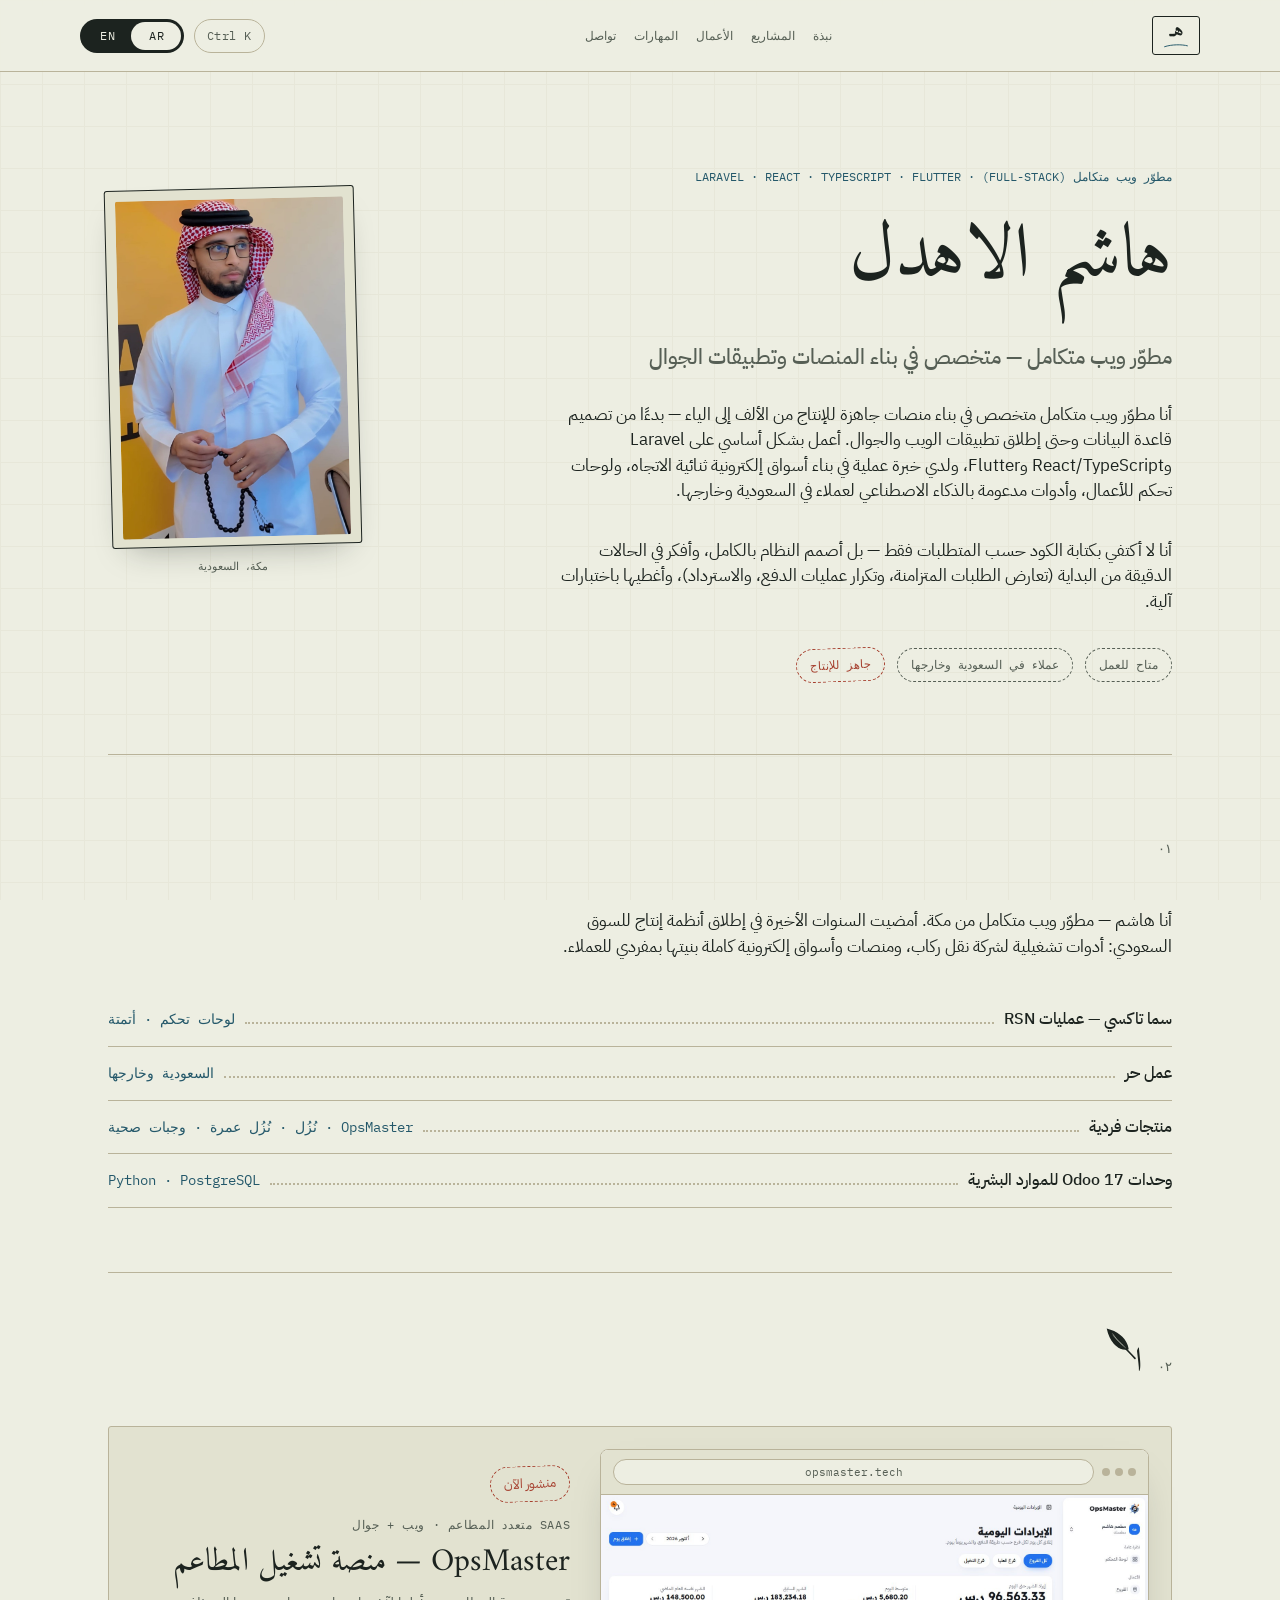
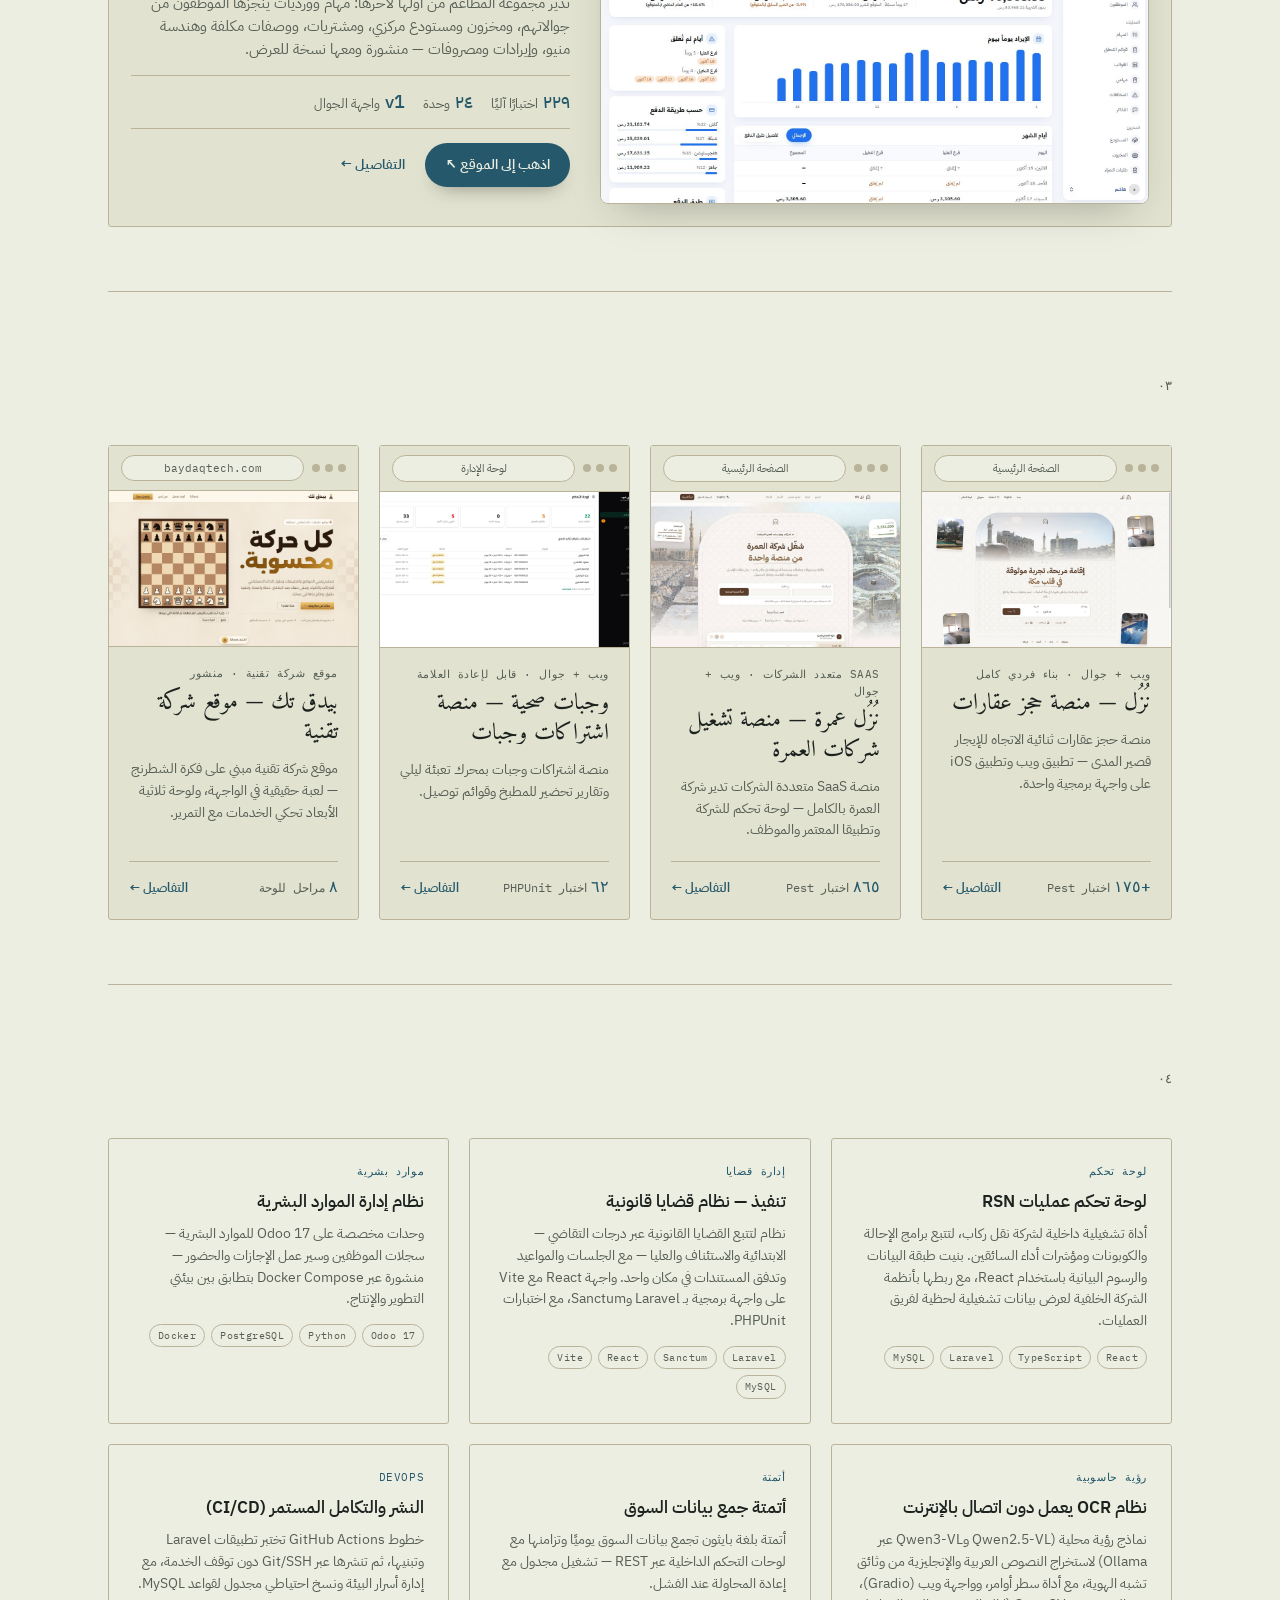
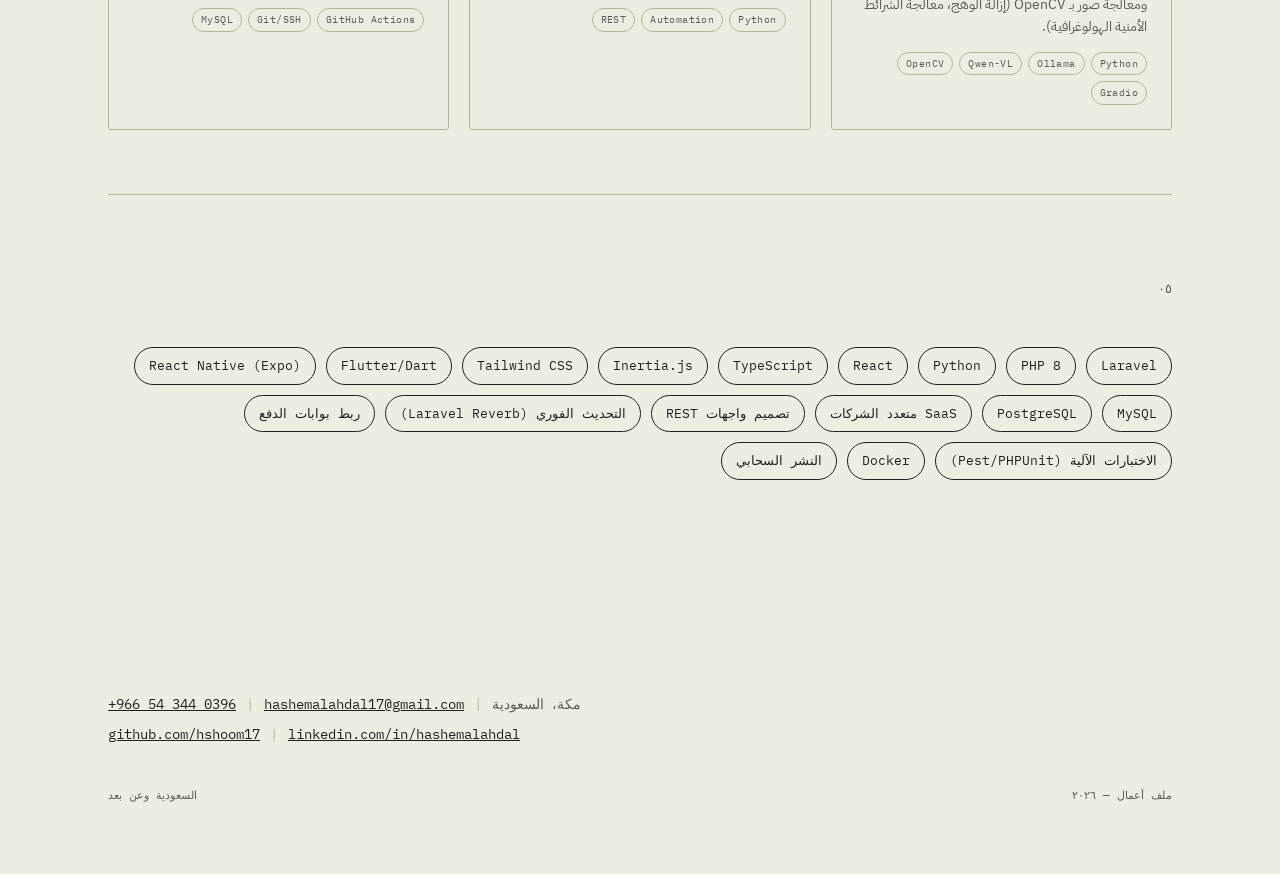
==== commit 2a96d4d9: "Present Zad as OpsMaster, with fresh screenshots and its new modules - projects/opsmaster.html repla" ====
--- a/index.html
+++ b/index.html
@@ -25,7 +25,7 @@
 <link rel="preconnect" href="https://fonts.googleapis.com">
 <link rel="preconnect" href="https://fonts.gstatic.com" crossorigin>
 <link href="https://fonts.googleapis.com/css2?family=Fraunces:ital,opsz,wght@0,9..144,400;0,9..144,500;0,9..144,600;1,9..144,500&family=Amiri:ital,wght@0,400;0,700;1,400&family=IBM+Plex+Sans:wght@400;500;600&family=IBM+Plex+Sans+Arabic:wght@400;500;600;700&family=IBM+Plex+Mono:wght@400;500&display=swap" rel="stylesheet">
-<link rel="stylesheet" href="assets/site.css?v=2">
+<link rel="stylesheet" href="assets/site.css?v=3">
 </head>
 <body>
 
@@ -104,7 +104,7 @@
       <p class="lede reveal">I'm Hashem — a full-stack developer based in Makkah. The last few years have been spent shipping production systems for the Saudi market: operations tooling for a ride-hailing company, and complete marketplaces and subscription platforms built solo for clients.</p>
       <div class="ledger-row reveal"><span class="label">SamaTaxi — RSN ops</span><span class="dots"></span><span class="value">dashboards · automation</span></div>
       <div class="ledger-row reveal"><span class="label">Freelance clients</span><span class="dots"></span><span class="value">Saudi Arabia &amp; abroad</span></div>
-      <div class="ledger-row reveal"><span class="label">Solo products</span><span class="dots"></span><span class="value">Zad · Nuzul · Nuzul Umrah · Healthy Meals</span></div>
+      <div class="ledger-row reveal"><span class="label">Solo products</span><span class="dots"></span><span class="value">OpsMaster · Nuzul · Nuzul Umrah · Healthy Meals</span></div>
       <div class="ledger-row reveal"><span class="label">Odoo 17 HR modules</span><span class="dots"></span><span class="value">Python · PostgreSQL</span></div>
     </div>
     <div data-i18n="ar" lang="ar" dir="rtl">
@@ -112,7 +112,7 @@
       <p class="lede reveal">أنا هاشم — مطوّر ويب متكامل من مكة. أمضيت السنوات الأخيرة في إطلاق أنظمة إنتاج للسوق السعودي: أدوات تشغيلية لشركة نقل ركاب، ومنصات وأسواق إلكترونية كاملة بنيتها بمفردي للعملاء.</p>
       <div class="ledger-row reveal"><span class="label">سما تاكسي — عمليات RSN</span><span class="dots"></span><span class="value">لوحات تحكم · أتمتة</span></div>
       <div class="ledger-row reveal"><span class="label">عمل حر</span><span class="dots"></span><span class="value">السعودية وخارجها</span></div>
-      <div class="ledger-row reveal"><span class="label">منتجات فردية</span><span class="dots"></span><span class="value">زاد · نُزُل · نُزُل عمرة · وجبات صحية</span></div>
+      <div class="ledger-row reveal"><span class="label">منتجات فردية</span><span class="dots"></span><span class="value">OpsMaster · نُزُل · نُزُل عمرة · وجبات صحية</span></div>
       <div class="ledger-row reveal"><span class="label">وحدات Odoo 17 للموارد البشرية</span><span class="dots"></span><span class="value">Python · PostgreSQL</span></div>
     </div>
   </section>
@@ -122,19 +122,19 @@
     <div data-i18n="en" lang="en">
       <div class="sec-head"><span class="sec-num">02</span><h2>Main project</h2></div>
         <div class="flagship reveal">
-          <a class="browser-frame" href="projects/zad.html" aria-label="Zad details">
-            <div class="browser-bar"><div class="browser-dots"><span></span><span></span><span></span></div><div class="browser-url">zad.laravel.cloud</div></div>
-            <img src="images/zad-web-01-dashboard.jpg" width="1600" height="900" loading="lazy" decoding="async" alt="Zad dashboard — completion rate, done and missed tasks">
+          <a class="browser-frame" href="projects/opsmaster.html" aria-label="OpsMaster details">
+            <div class="browser-bar"><div class="browser-dots"><span></span><span></span><span></span></div><div class="browser-url">opsmaster.tech</div></div>
+            <img src="images/ops-web-01-revenue.jpg" width="1600" height="900" loading="lazy" decoding="async" alt="OpsMaster daily revenue — the month's total and revenue per day">
           </a>
           <div class="flagship-body">
             <span class="stamp red">Live now</span>
-            <p class="feature-sub">Multi-tenant SaaS · Web + Mobile web</p>
-            <h3>Zad — Restaurant Operations Platform</h3>
-            <p class="proj-line">Runs a restaurant's whole day: checklists and scheduled tasks, staff completing them on their phones, violations, tickets, ratings and reports — live, with a public demo.</p>
-            <div class="flagship-stats"><span><b>106</b>PHPUnit tests</span><span><b>7</b>ready templates</span><span><b>9</b>modules</span></div>
+            <p class="feature-sub">Multi-tenant SaaS · Web + Mobile</p>
+            <h3>OpsMaster — Restaurant Operations Platform</h3>
+            <p class="proj-line">Runs a restaurant group end to end: tasks and shifts done on staff phones, inventory and a central warehouse, purchasing, costed recipes and menu engineering, revenue and expenses — live, with a public demo.</p>
+            <div class="flagship-stats"><span><b>229</b>automated tests</span><span><b>24</b>modules</span><span><b>v1</b>mobile API</span></div>
             <div class="flagship-actions">
-              <a class="demo-link" href="https://zad.laravel.cloud/demo" target="_blank" rel="noopener" aria-label="Visit the Zad site (opens in a new tab)">Visit the live site ↗</a>
-              <a class="proj-more" href="projects/zad.html" aria-label="Zad details">Details →</a>
+              <a class="demo-link" href="https://opsmaster.tech" target="_blank" rel="noopener" aria-label="Visit the OpsMaster site (opens in a new tab)">Visit the live site ↗</a>
+              <a class="proj-more" href="projects/opsmaster.html" aria-label="OpsMaster details">Details →</a>
             </div>
           </div>
         </div>
@@ -142,19 +142,19 @@
     <div data-i18n="ar" lang="ar" dir="rtl">
       <div class="sec-head"><span class="sec-num">٠٢</span><h2>المشروع الرئيسي</h2></div>
         <div class="flagship reveal">
-          <a class="browser-frame" href="projects/zad.html" aria-label="تفاصيل زاد">
-            <div class="browser-bar"><div class="browser-dots"><span></span><span></span><span></span></div><div class="browser-url">zad.laravel.cloud</div></div>
-            <img src="images/zad-web-01-dashboard.jpg" width="1600" height="900" loading="lazy" decoding="async" alt="لوحة تحكم زاد — نسبة الإنجاز والمهام المنجزة والفائتة">
+          <a class="browser-frame" href="projects/opsmaster.html" aria-label="تفاصيل OpsMaster">
+            <div class="browser-bar"><div class="browser-dots"><span></span><span></span><span></span></div><div class="browser-url">opsmaster.tech</div></div>
+            <img src="images/ops-web-01-revenue.jpg" width="1600" height="900" loading="lazy" decoding="async" alt="الإيرادات اليومية في OpsMaster — إيراد الشهر والإيراد يومًا بيوم">
           </a>
           <div class="flagship-body">
             <span class="stamp red">منشور الآن</span>
             <p class="feature-sub">SaaS متعدد المطاعم · ويب + جوال</p>
-            <h3>زاد — منصة تشغيل المطاعم</h3>
-            <p class="proj-line">تدير يوم المطعم كاملًا: قوائم تحقق ومهام مجدولة، وموظفون ينجزونها من جوالاتهم، ومخالفات وتذاكر وتقييمات وتقارير — منشورة على الإنترنت ومعها نسخة للعرض.</p>
-            <div class="flagship-stats"><span><b>١٠٦</b>اختبار PHPUnit</span><span><b>٧</b>قوالب جاهزة</span><span><b>٩</b>أقسام</span></div>
+            <h3>OpsMaster — منصة تشغيل المطاعم</h3>
+            <p class="proj-line">تدير مجموعة المطاعم من أولها لآخرها: مهام وورديات ينجزها الموظفون من جوالاتهم، ومخزون ومستودع مركزي، ومشتريات، ووصفات مكلفة وهندسة منيو، وإيرادات ومصروفات — منشورة ومعها نسخة للعرض.</p>
+            <div class="flagship-stats"><span><b>٢٢٩</b>اختبارًا آليًا</span><span><b>٢٤</b>وحدة</span><span><b>v1</b>واجهة الجوال</span></div>
             <div class="flagship-actions">
-              <a class="demo-link" href="https://zad.laravel.cloud/demo" target="_blank" rel="noopener" aria-label="اذهب إلى موقع زاد (يفتح في نافذة جديدة)">اذهب إلى الموقع ↖</a>
-              <a class="proj-more" href="projects/zad.html" aria-label="تفاصيل زاد">التفاصيل ←</a>
+              <a class="demo-link" href="https://opsmaster.tech" target="_blank" rel="noopener" aria-label="اذهب إلى موقع OpsMaster (يفتح في نافذة جديدة)">اذهب إلى الموقع ↖</a>
+              <a class="proj-more" href="projects/opsmaster.html" aria-label="تفاصيل OpsMaster">التفاصيل ←</a>
             </div>
           </div>
         </div>
@@ -322,13 +322,13 @@
     <div data-i18n="en" lang="en">
       <div class="sec-head"><span class="sec-num">05</span><h2>Skills</h2></div>
       <div class="tag-sheet reveal">
-        <span>Laravel</span><span>PHP 8</span><span>Python</span><span>React</span><span>TypeScript</span><span>Inertia.js</span><span>Tailwind CSS</span><span>Flutter / Dart</span><span>React Native (Expo)</span><span>MySQL</span><span>PostgreSQL</span><span>Multi-tenant SaaS</span><span>REST API design</span><span>Real-time (Laravel Reverb)</span><span>Payment gateway integration</span><span>Automated testing (Pest / PHPUnit)</span><span>Docker</span><span>Laravel Cloud</span>
+        <span>Laravel</span><span>PHP 8</span><span>Python</span><span>React</span><span>TypeScript</span><span>Inertia.js</span><span>Tailwind CSS</span><span>Flutter / Dart</span><span>React Native (Expo)</span><span>MySQL</span><span>PostgreSQL</span><span>Multi-tenant SaaS</span><span>REST API design</span><span>Real-time (Laravel Reverb)</span><span>Payment gateway integration</span><span>Automated testing (Pest / PHPUnit)</span><span>Docker</span><span>Cloud deployment</span>
       </div>
     </div>
     <div data-i18n="ar" lang="ar" dir="rtl">
       <div class="sec-head"><span class="sec-num">٠٥</span><h2>المهارات</h2></div>
       <div class="tag-sheet reveal">
-        <span>Laravel</span><span>PHP 8</span><span>Python</span><span>React</span><span>TypeScript</span><span>Inertia.js</span><span>Tailwind CSS</span><span>Flutter/Dart</span><span><bdi>React Native (Expo)</bdi></span><span>MySQL</span><span>PostgreSQL</span><span>SaaS متعدد الشركات</span><span>تصميم واجهات REST</span><span>التحديث الفوري <bdi>(Laravel Reverb)</bdi></span><span>ربط بوابات الدفع</span><span>الاختبارات الآلية <bdi>(Pest/PHPUnit)</bdi></span><span>Docker</span><span>Laravel Cloud</span>
+        <span>Laravel</span><span>PHP 8</span><span>Python</span><span>React</span><span>TypeScript</span><span>Inertia.js</span><span>Tailwind CSS</span><span>Flutter/Dart</span><span><bdi>React Native (Expo)</bdi></span><span>MySQL</span><span>PostgreSQL</span><span>SaaS متعدد الشركات</span><span>تصميم واجهات REST</span><span>التحديث الفوري <bdi>(Laravel Reverb)</bdi></span><span>ربط بوابات الدفع</span><span>الاختبارات الآلية <bdi>(Pest/PHPUnit)</bdi></span><span>Docker</span><span>النشر السحابي</span>
       </div>
     </div>
   </section>
@@ -374,7 +374,7 @@
   </div>
 </footer>
 
-<script src="assets/site.js?v=2"></script>
+<script src="assets/site.js?v=3"></script>
 
 </body>
 </html>
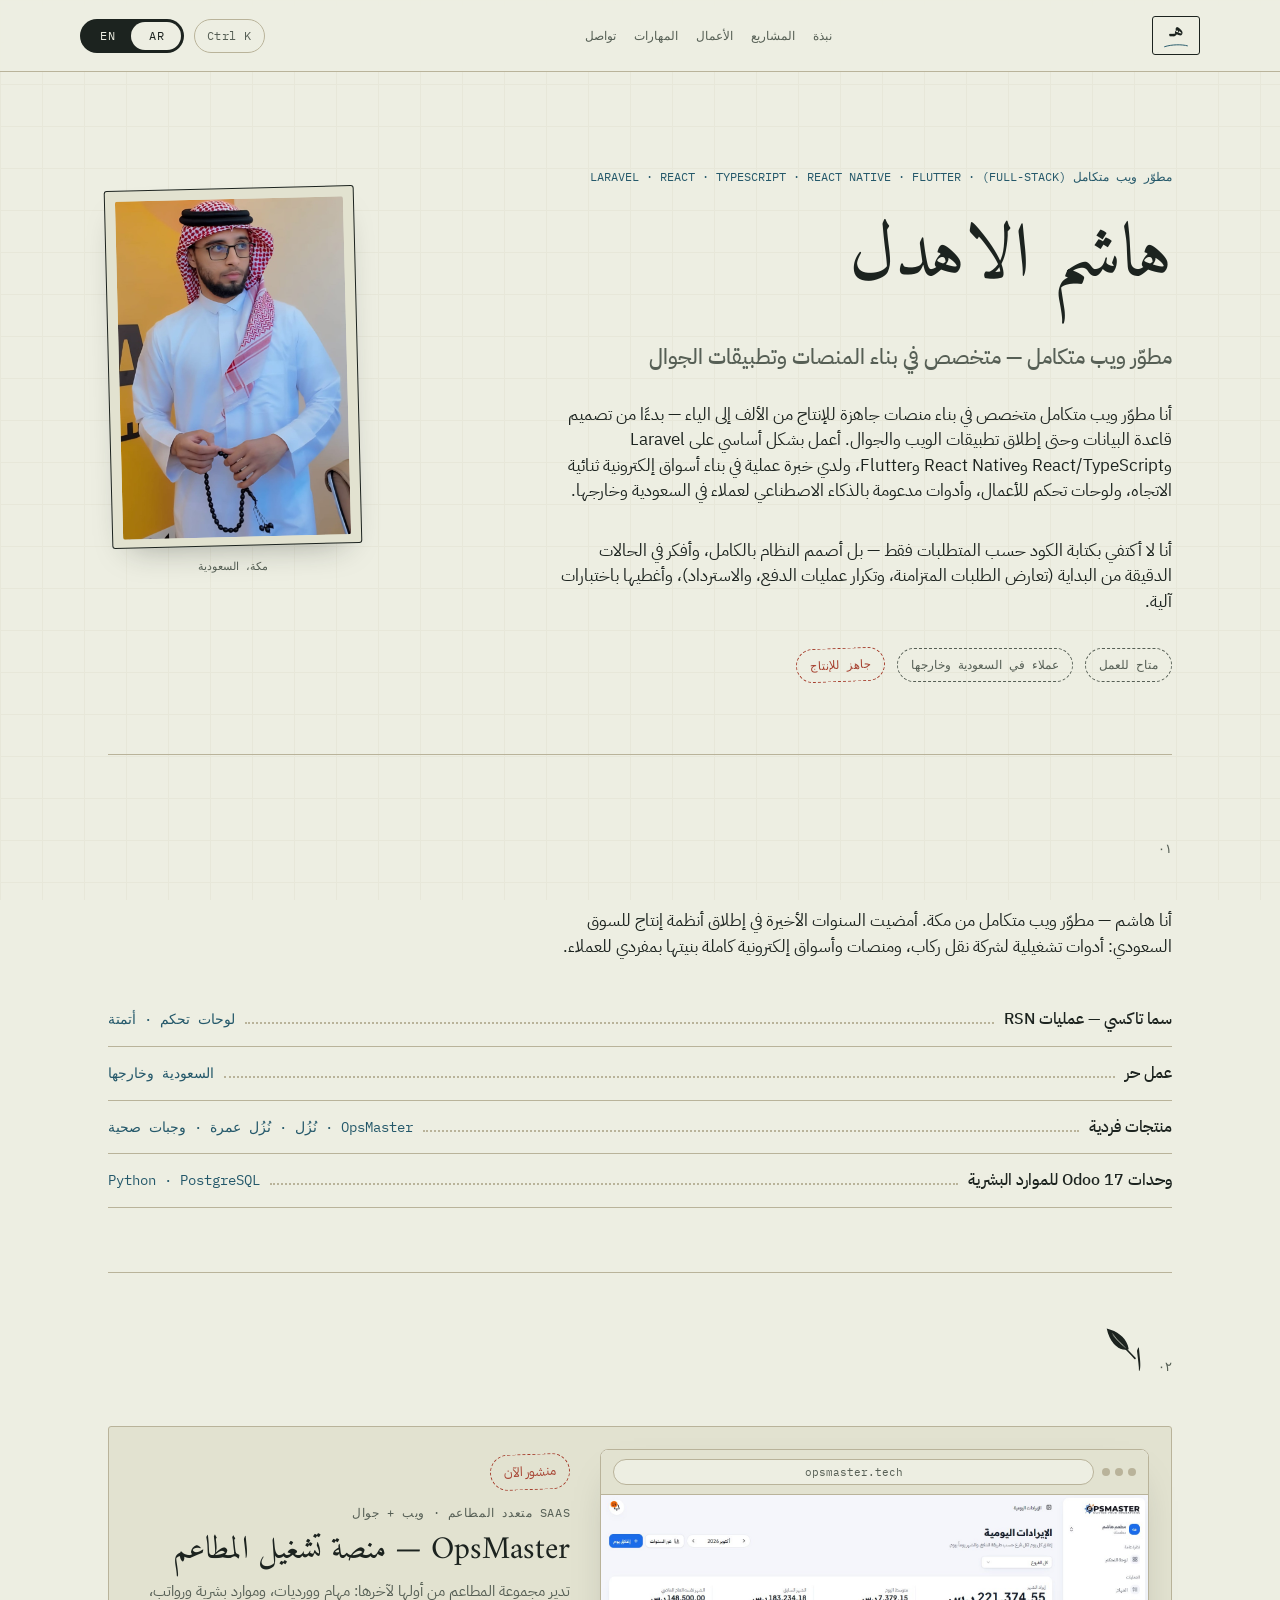
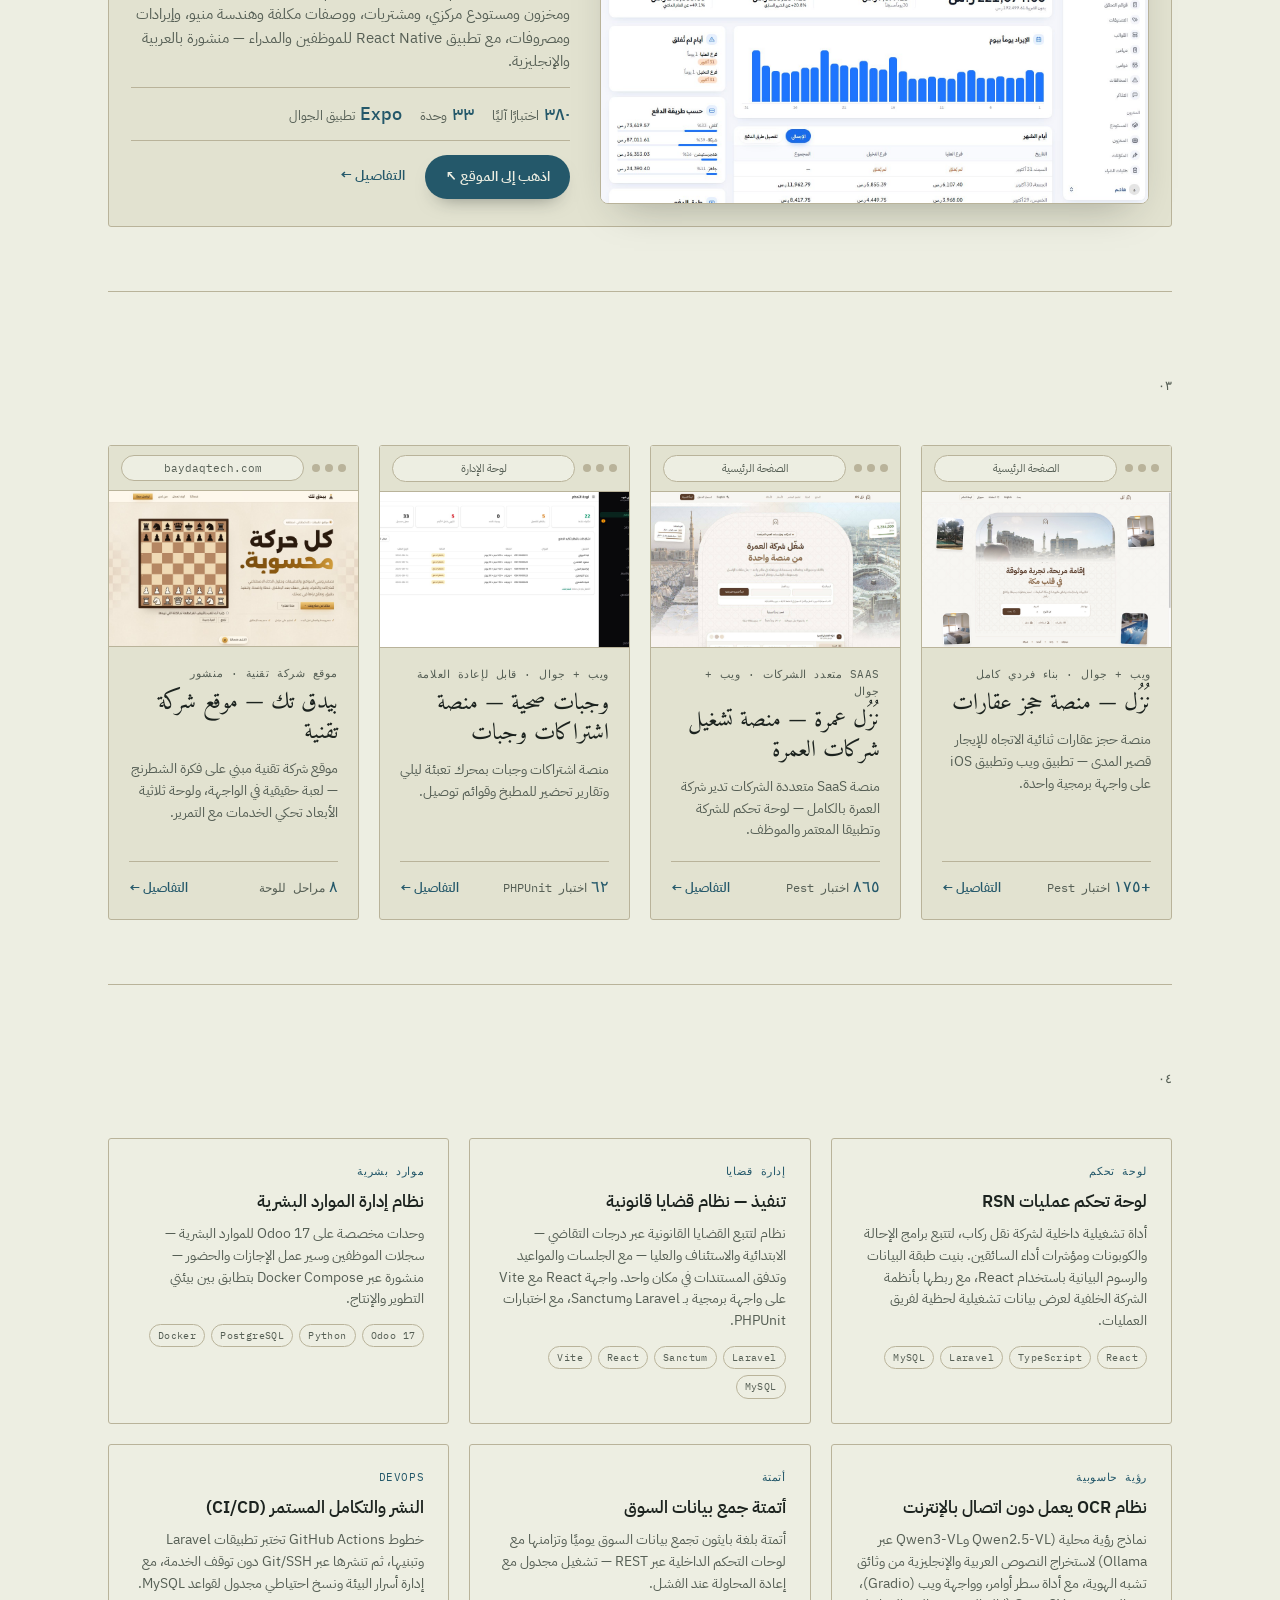
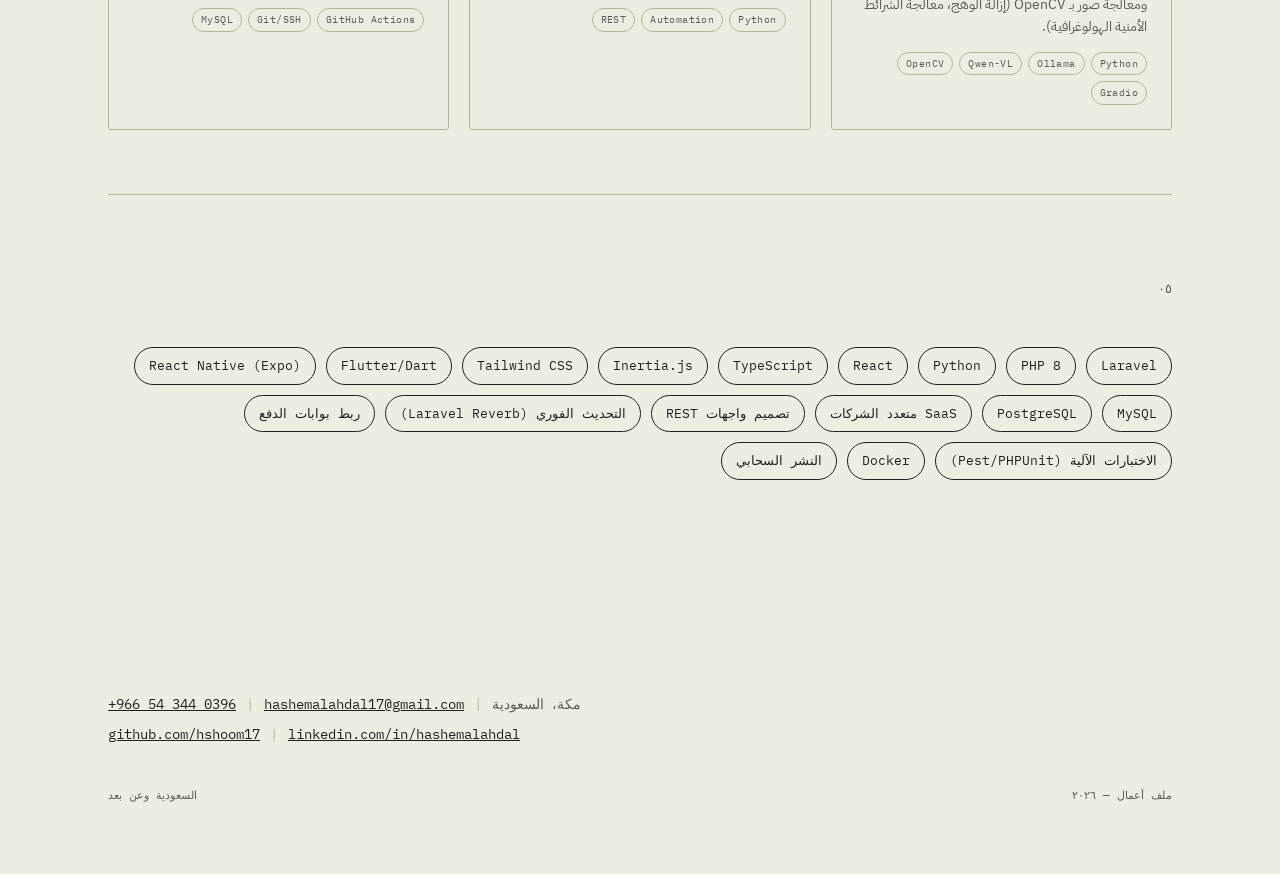
==== commit 7a1fb83f: "Bring OpsMaster up to date and put React Native up front - New modules (HR and payroll, the React Na" ====
--- a/index.html
+++ b/index.html
@@ -4,9 +4,9 @@
 <meta charset="UTF-8">
 <meta name="viewport" content="width=device-width, initial-scale=1.0">
 <title>هاشم الاهدل — مطوّر ويب متكامل</title>
-<meta name="description" content="مطوّر ويب متكامل متخصص في Laravel وReact/TypeScript وFlutter — منصات ويب وجوال جاهزة للإنتاج.">
+<meta name="description" content="مطوّر ويب متكامل متخصص في Laravel وReact/TypeScript وReact Native وFlutter — منصات ويب وجوال جاهزة للإنتاج.">
 <meta property="og:title" content="هاشم الاهدل — مطوّر ويب متكامل">
-<meta property="og:description" content="مطوّر ويب متكامل متخصص في Laravel وReact/TypeScript وFlutter — منصات ويب وجوال جاهزة للإنتاج.">
+<meta property="og:description" content="مطوّر ويب متكامل متخصص في Laravel وReact/TypeScript وReact Native وFlutter — منصات ويب وجوال جاهزة للإنتاج.">
 <meta property="og:type" content="website">
 <meta property="og:locale" content="ar_SA">
 <meta property="og:locale:alternate" content="en_US">
@@ -25,7 +25,7 @@
 <link rel="preconnect" href="https://fonts.googleapis.com">
 <link rel="preconnect" href="https://fonts.gstatic.com" crossorigin>
 <link href="https://fonts.googleapis.com/css2?family=Fraunces:ital,opsz,wght@0,9..144,400;0,9..144,500;0,9..144,600;1,9..144,500&family=Amiri:ital,wght@0,400;0,700;1,400&family=IBM+Plex+Sans:wght@400;500;600&family=IBM+Plex+Sans+Arabic:wght@400;500;600;700&family=IBM+Plex+Mono:wght@400;500&display=swap" rel="stylesheet">
-<link rel="stylesheet" href="assets/site.css?v=3">
+<link rel="stylesheet" href="assets/site.css?v=6">
 </head>
 <body>
 
@@ -54,10 +54,10 @@
     <div data-i18n="en" lang="en">
       <div class="hero-grid">
         <div class="hero-text">
-          <p class="eyebrow reveal">Full-stack · Laravel · React &amp; TypeScript · Flutter</p>
+          <p class="eyebrow reveal">Full-stack · Laravel · React &amp; TypeScript · React Native · Flutter</p>
           <h1 class="name display reveal"><span class="name-ink">Hashem Alahdal</span></h1>
           <p class="role reveal">Full-Stack Developer — Web &amp; Mobile Marketplace Specialist</p>
-          <p class="lede reveal">I build complete, production-ready platforms end-to-end — from database design to deployed web and mobile apps. I work primarily with Laravel, React/TypeScript and Flutter, with hands-on experience building two-sided marketplaces, business dashboards, and AI-powered tools for clients in Saudi Arabia and abroad.</p>
+          <p class="lede reveal">I build complete, production-ready platforms end-to-end — from database design to deployed web and mobile apps. I work primarily with Laravel, React/TypeScript, React Native and Flutter, with hands-on experience building two-sided marketplaces, business dashboards, and AI-powered tools for clients in Saudi Arabia and abroad.</p>
           <p class="lede reveal">I don't just write code to spec: I design the whole system and think through the edge cases from the start &mdash; concurrent requests, duplicate payments, refunds &mdash; and cover them with automated tests.</p>
           <div class="stamps reveal">
             <span class="stamp">Open for work</span>
@@ -76,10 +76,10 @@
     <div data-i18n="ar" lang="ar" dir="rtl">
       <div class="hero-grid">
         <div class="hero-text">
-          <p class="eyebrow reveal">مطوّر ويب متكامل (Full-Stack) · Laravel · React · TypeScript · Flutter</p>
+          <p class="eyebrow reveal">مطوّر ويب متكامل (Full-Stack) · <bdi dir="ltr" style="display:inline-block;text-align:right">Laravel · React · TypeScript · React Native · Flutter</bdi></p>
           <h1 class="name display reveal"><span class="name-ink">هاشم الاهدل</span></h1>
           <p class="role reveal">مطوّر ويب متكامل — متخصص في بناء المنصات وتطبيقات الجوال</p>
-          <p class="lede reveal">أنا مطوّر ويب متكامل متخصص في بناء منصات جاهزة للإنتاج من الألف إلى الياء — بدءًا من تصميم قاعدة البيانات وحتى إطلاق تطبيقات الويب والجوال. أعمل بشكل أساسي على Laravel وReact/TypeScript وFlutter، ولدي خبرة عملية في بناء أسواق إلكترونية ثنائية الاتجاه، ولوحات تحكم للأعمال، وأدوات مدعومة بالذكاء الاصطناعي لعملاء في السعودية وخارجها.</p>
+          <p class="lede reveal">أنا مطوّر ويب متكامل متخصص في بناء منصات جاهزة للإنتاج من الألف إلى الياء — بدءًا من تصميم قاعدة البيانات وحتى إطلاق تطبيقات الويب والجوال. أعمل بشكل أساسي على Laravel وReact/TypeScript وReact Native وFlutter، ولدي خبرة عملية في بناء أسواق إلكترونية ثنائية الاتجاه، ولوحات تحكم للأعمال، وأدوات مدعومة بالذكاء الاصطناعي لعملاء في السعودية وخارجها.</p>
           <p class="lede reveal">أنا لا أكتفي بكتابة الكود حسب المتطلبات فقط — بل أصمم النظام بالكامل، وأفكر في الحالات الدقيقة من البداية (تعارض الطلبات المتزامنة، وتكرار عمليات الدفع، والاسترداد)، وأغطيها باختبارات آلية.</p>
           <div class="stamps reveal">
             <span class="stamp">متاح للعمل</span>
@@ -130,8 +130,8 @@
             <span class="stamp red">Live now</span>
             <p class="feature-sub">Multi-tenant SaaS · Web + Mobile</p>
             <h3>OpsMaster — Restaurant Operations Platform</h3>
-            <p class="proj-line">Runs a restaurant group end to end: tasks and shifts done on staff phones, inventory and a central warehouse, purchasing, costed recipes and menu engineering, revenue and expenses — live, with a public demo.</p>
-            <div class="flagship-stats"><span><b>229</b>automated tests</span><span><b>24</b>modules</span><span><b>v1</b>mobile API</span></div>
+            <p class="proj-line">Runs a restaurant group end to end: tasks and shifts, HR and payroll, inventory and a central warehouse, purchasing, costed recipes and menu engineering, revenue and expenses, with a React Native app for staff and managers — live, in Arabic and English.</p>
+            <div class="flagship-stats"><span><b>380</b>automated tests</span><span><b>33</b>modules</span><span><b>Expo</b>mobile app</span></div>
             <div class="flagship-actions">
               <a class="demo-link" href="https://opsmaster.tech" target="_blank" rel="noopener" aria-label="Visit the OpsMaster site (opens in a new tab)">Visit the live site ↗</a>
               <a class="proj-more" href="projects/opsmaster.html" aria-label="OpsMaster details">Details →</a>
@@ -150,8 +150,8 @@
             <span class="stamp red">منشور الآن</span>
             <p class="feature-sub">SaaS متعدد المطاعم · ويب + جوال</p>
             <h3>OpsMaster — منصة تشغيل المطاعم</h3>
-            <p class="proj-line">تدير مجموعة المطاعم من أولها لآخرها: مهام وورديات ينجزها الموظفون من جوالاتهم، ومخزون ومستودع مركزي، ومشتريات، ووصفات مكلفة وهندسة منيو، وإيرادات ومصروفات — منشورة ومعها نسخة للعرض.</p>
-            <div class="flagship-stats"><span><b>٢٢٩</b>اختبارًا آليًا</span><span><b>٢٤</b>وحدة</span><span><b>v1</b>واجهة الجوال</span></div>
+            <p class="proj-line">تدير مجموعة المطاعم من أولها لآخرها: مهام وورديات، وموارد بشرية ورواتب، ومخزون ومستودع مركزي، ومشتريات، ووصفات مكلفة وهندسة منيو، وإيرادات ومصروفات، مع تطبيق React Native للموظفين والمدراء — منشورة بالعربية والإنجليزية.</p>
+            <div class="flagship-stats"><span><b>٣٨٠</b>اختبارًا آليًا</span><span><b>٣٣</b>وحدة</span><span><b>Expo</b>تطبيق الجوال</span></div>
             <div class="flagship-actions">
               <a class="demo-link" href="https://opsmaster.tech" target="_blank" rel="noopener" aria-label="اذهب إلى موقع OpsMaster (يفتح في نافذة جديدة)">اذهب إلى الموقع ↖</a>
               <a class="proj-more" href="projects/opsmaster.html" aria-label="تفاصيل OpsMaster">التفاصيل ←</a>
@@ -374,7 +374,7 @@
   </div>
 </footer>
 
-<script src="assets/site.js?v=3"></script>
+<script src="assets/site.js?v=6"></script>
 
 </body>
 </html>
